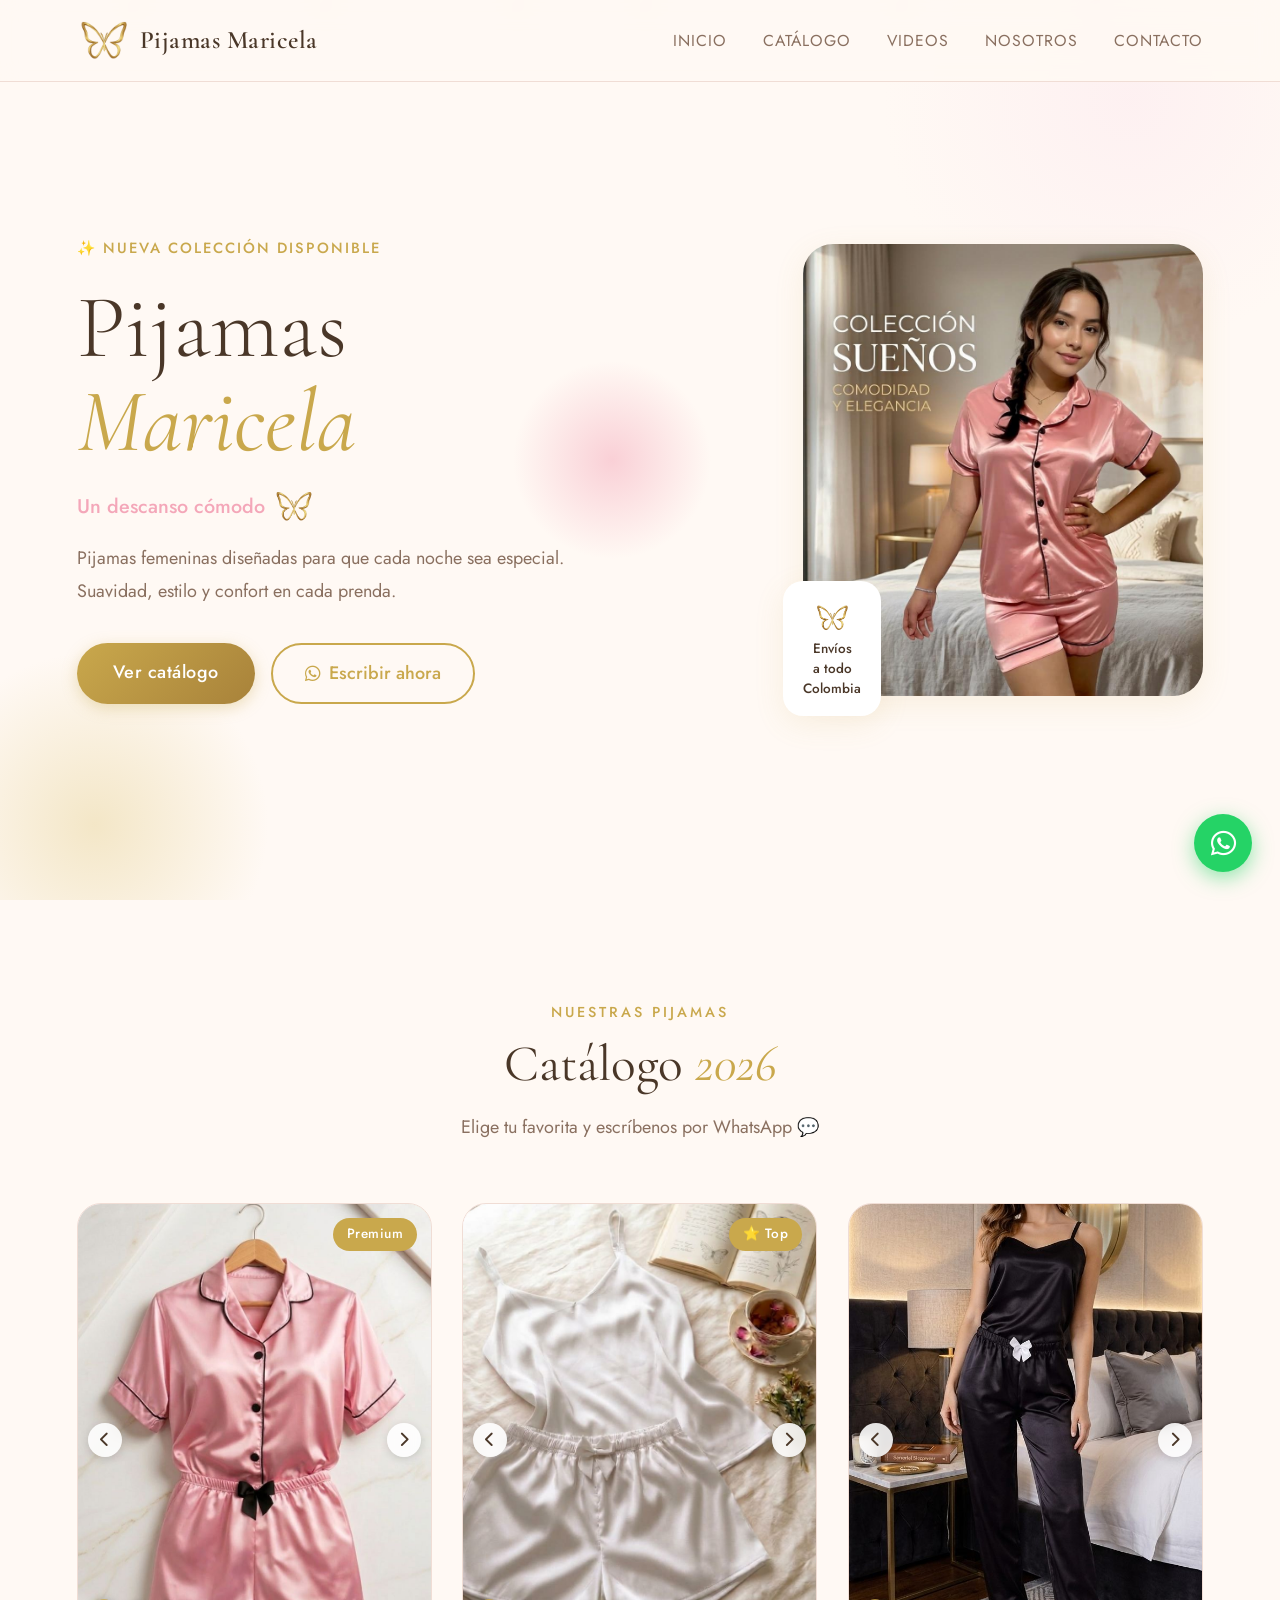
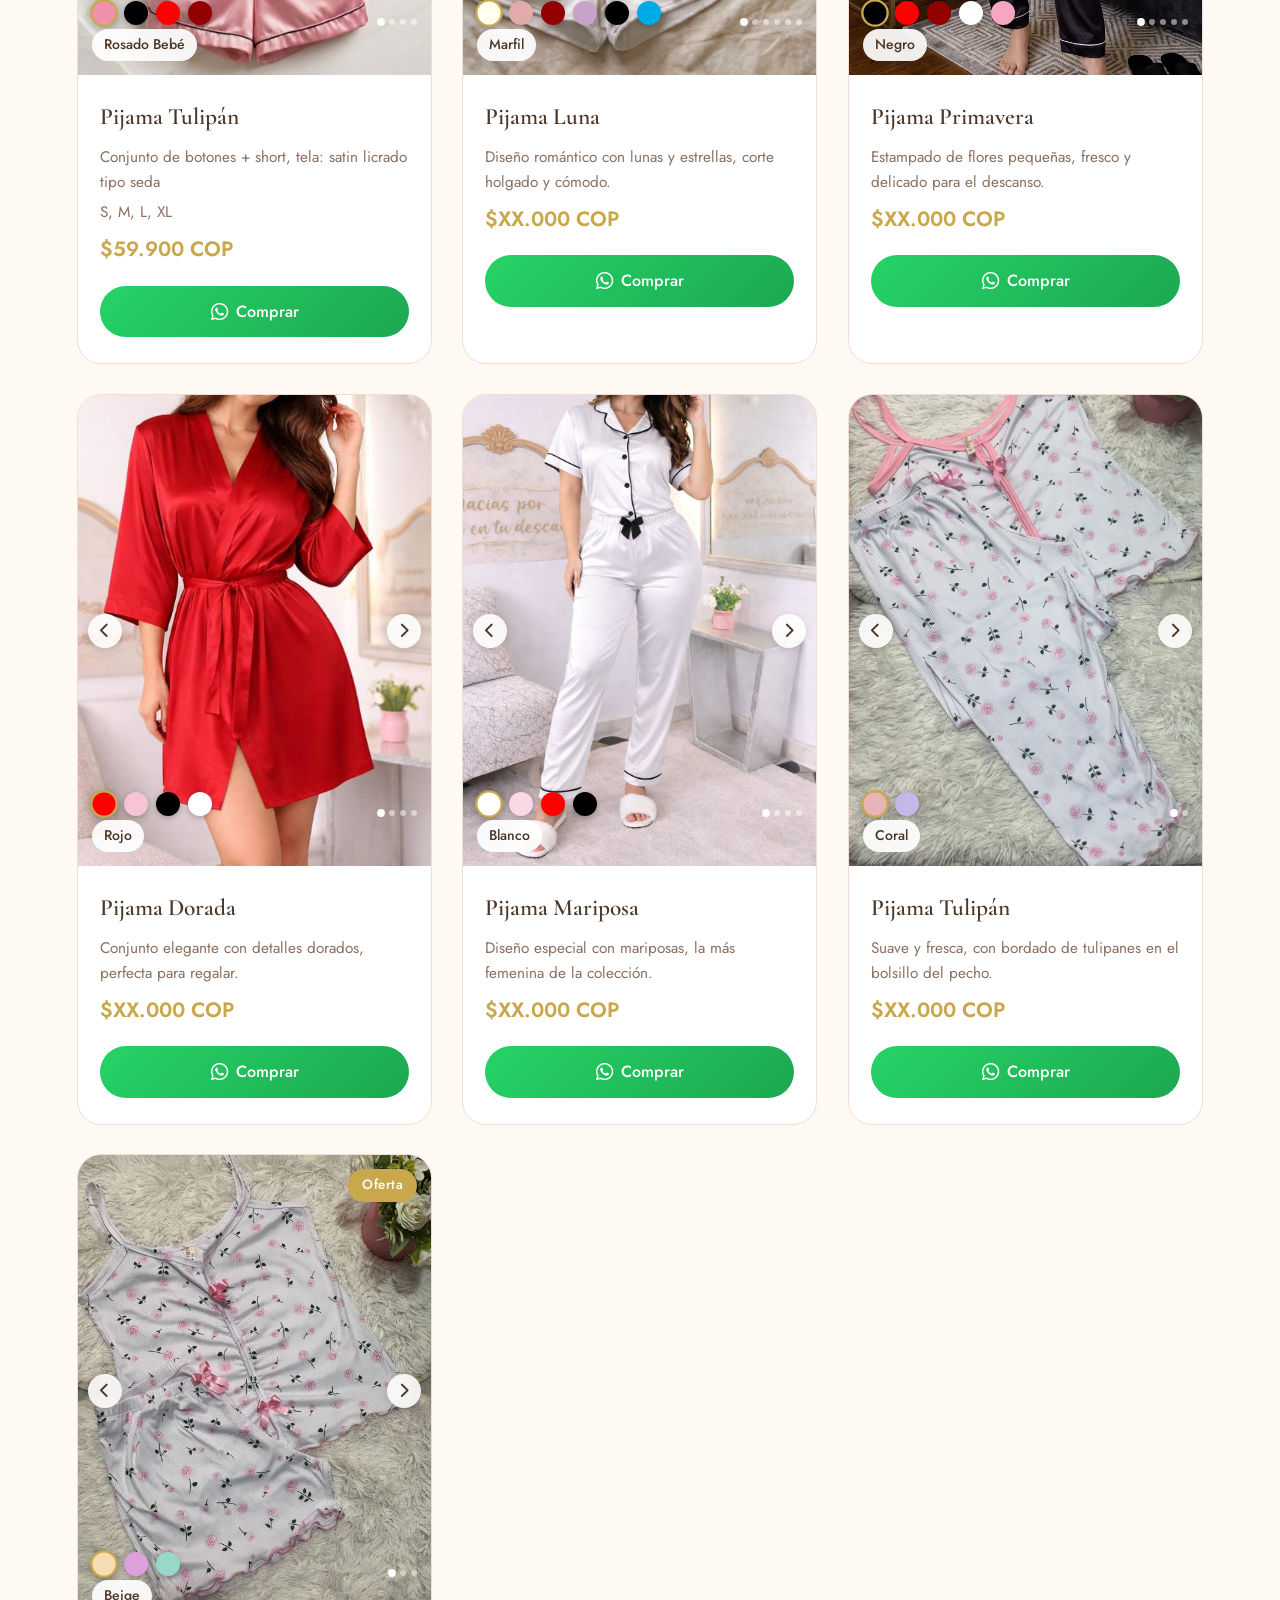
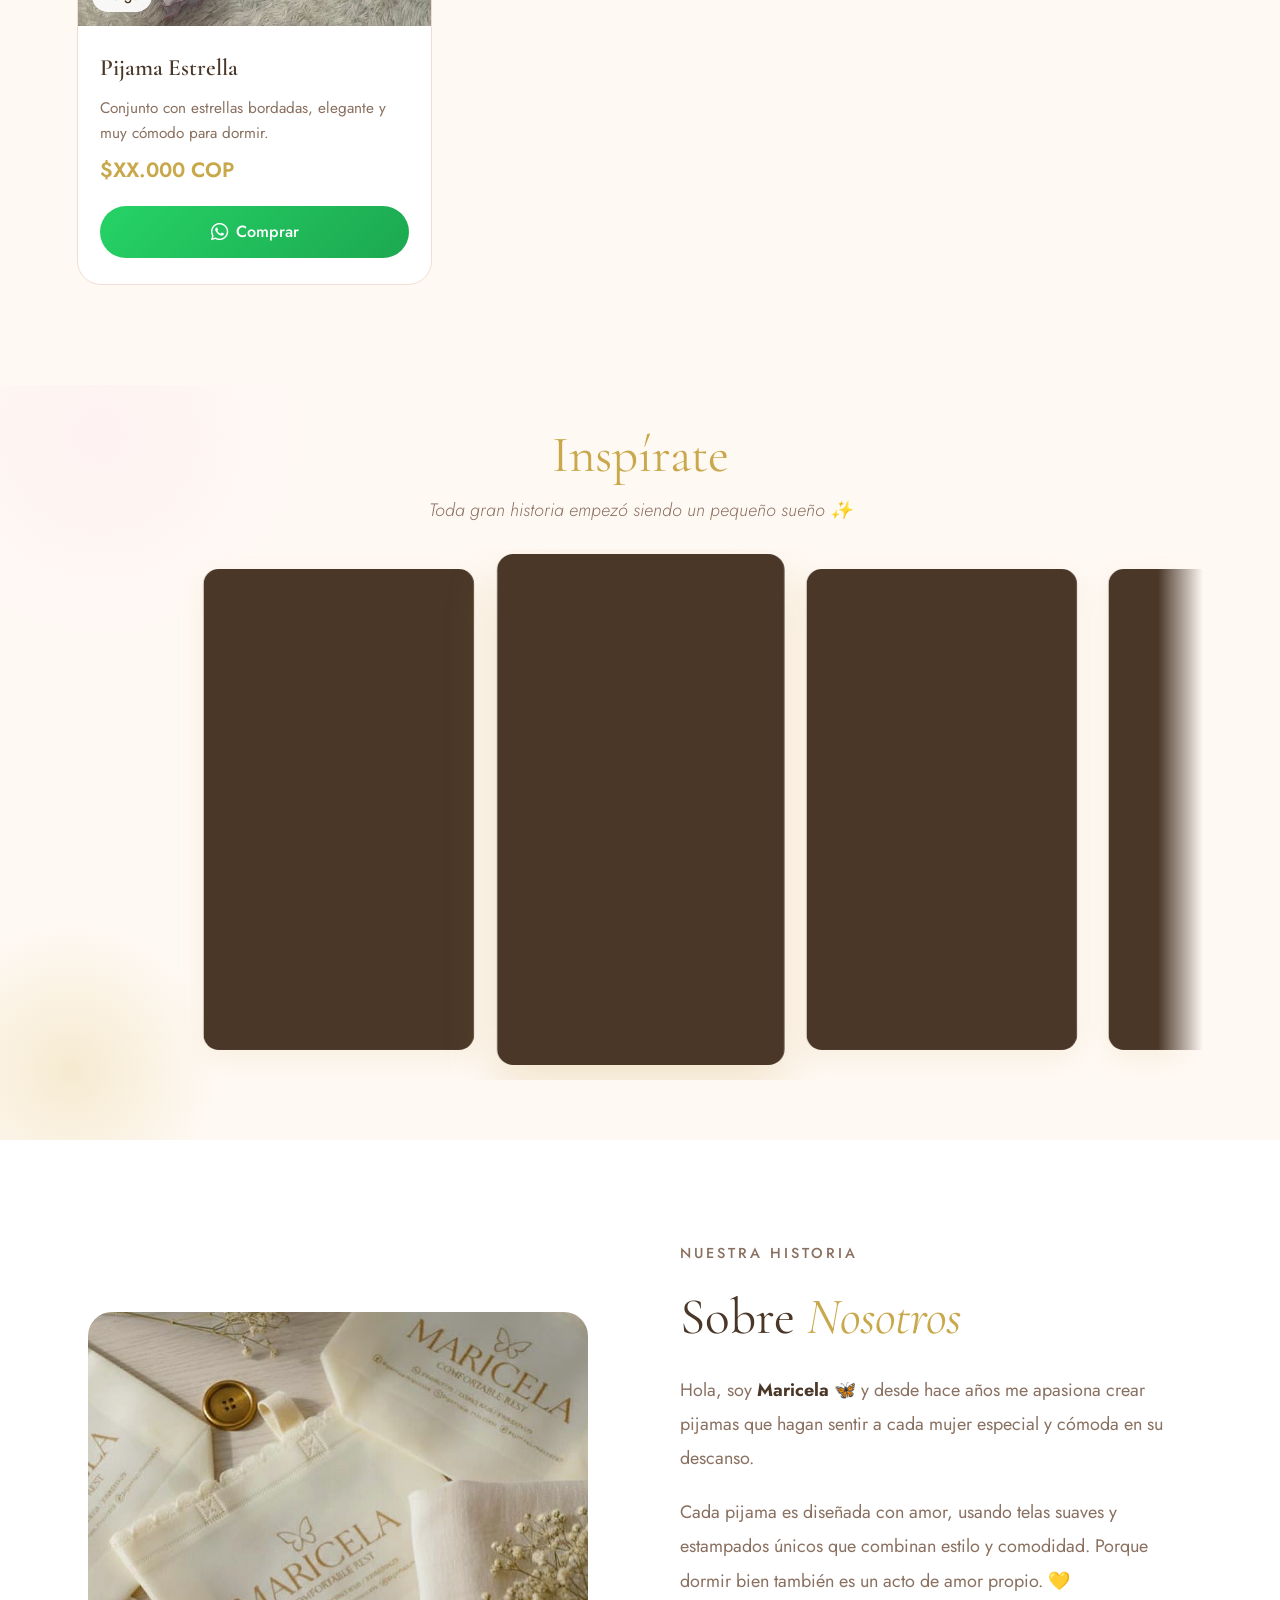
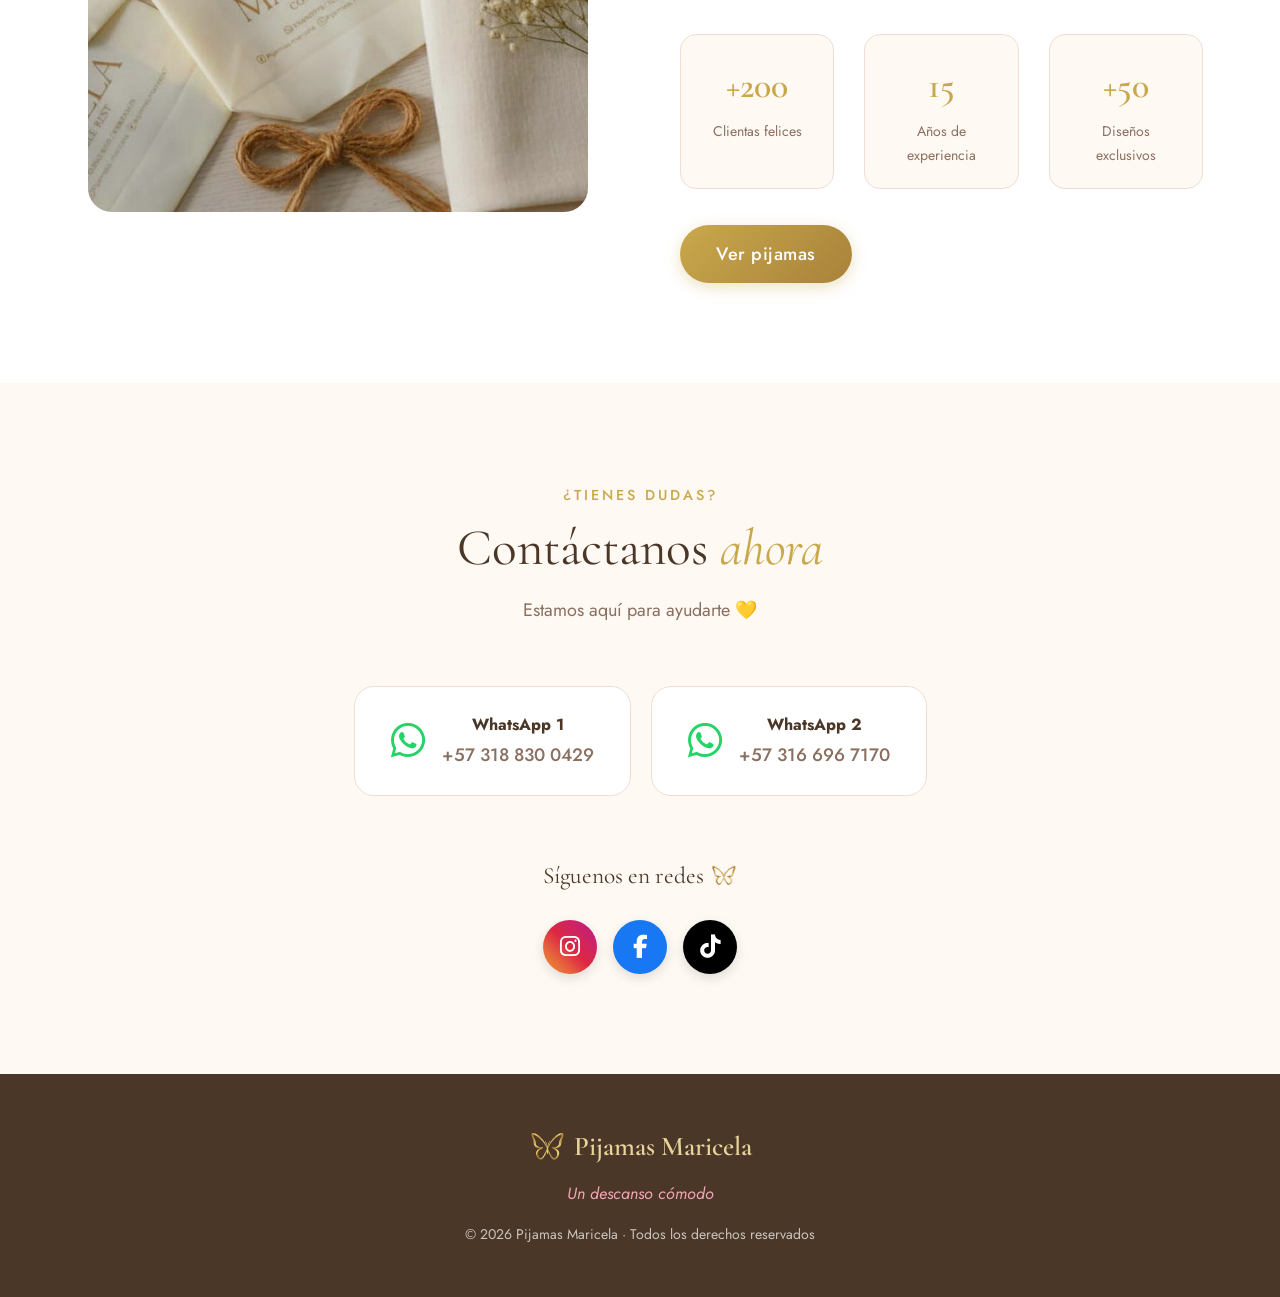
==== index.html @ fe26322c "f" ====
<!DOCTYPE html>
<html lang="es">
<head>
  <meta charset="UTF-8" />
  <meta name="viewport" content="width=device-width, initial-scale=1.0"/>

  <title>Pijamas Maricela – Un descanso cómodo</title>

  <!-- SEO Meta -->
  <meta name="description" content="Pijamas Maricela – Pijamas femeninas diseñadas para que cada noche sea especial. Suavidad, estilo y confort en cada prenda. Envíos a todo Colombia.">
  <meta name="robots" content="index, follow">
  <link rel="canonical" href="https://pijamasmaricela.com">

  <!-- Open Graph -->
  <meta property="og:type" content="website">
  <meta property="og:title" content="Pijamas Maricela – Un descanso cómodo">
  <meta property="og:description" content="Pijamas femeninas diseñadas para que cada noche sea especial. Suavidad, estilo y confort en cada prenda.">
  <meta property="og:image" content="https://pijamasmaricela.com/recursos/portada.jpeg">
  <meta property="og:url" content="https://pijamasmaricela.com">
  <meta property="og:locale" content="es_CO">

  <!-- Twitter Card -->
  <meta name="twitter:card" content="summary_large_image">
  <meta name="twitter:title" content="Pijamas Maricela – Un descanso cómodo">
  <meta name="twitter:description" content="Pijamas femeninas diseñadas para que cada noche sea especial.">
  <meta name="twitter:image" content="https://pijamasmaricela.com/recursos/portada.jpeg">

  <!-- Structured data (JSON-LD) -->
  <script type="application/ld+json">
  {
    "@context": "https://schema.org",
    "@type": "Organization",
    "name": "Pijamas Maricela",
    "url": "https://pijamasmaricela.com",
    "logo": "https://pijamasmaricela.com/recursos/logo.png",
    "description": "Pijamas femeninas diseñadas para que cada noche sea especial. Suavidad, estilo y confort en cada prenda.",
    "contactPoint": {
      "@type": "ContactPoint",
      "telephone": "+57-318-830-0429",
      "contactType": "customer service",
      "availableLanguage": ["Spanish"]
    }
  }
  </script>

  <!-- Archivo de estilos -->
  <link rel="preconnect" href="https://fonts.googleapis.com">
  <link rel="preconnect" href="https://fonts.gstatic.com" crossorigin>
  <link rel="preconnect" href="https://cdnjs.cloudflare.com">
  <link rel="stylesheet" href="assets/css/style.css" />

  <!-- Fuentes de Google: Cormorant Garamond (títulos) + Jost (cuerpo) -->
  <link href="https://fonts.googleapis.com/css2?family=Cormorant+Garamond:ital,wght@0,300;0,400;0,600;1,400&family=Jost:wght@300;400;500&display=swap" rel="stylesheet"/>

  <!-- Íconos Font Awesome -->
  <link rel="stylesheet" href="https://cdnjs.cloudflare.com/ajax/libs/font-awesome/6.5.0/css/all.min.css"/>
</head>
<body>

<!-- Skip link para navegación por teclado -->
<a href="#main-content" class="skip-link">Saltar al contenido principal</a>

<!-- Navbar -->
<nav class="navbar" id="navbar" aria-label="Navegación principal">

  <div class="nav-logo">
    <div class="logo-icon">
        <img src="assets/img/logo.png" alt="Pijamas Maricela" class="logo-img" decoding="async"/>
    </div>
    <span class="logo-text">Pijamas Maricela</span>
  </div>

  <ul class="nav-links">
    <li><a href="#inicio">Inicio</a></li>
    <li><a href="#catalogo">Catálogo</a></li>
    <li><a href="#videos">Videos</a></li>
    <li><a href="#nosotros">Nosotros</a></li>
    <li><a href="#contacto">Contacto</a></li>
  </ul>

  <button class="hamburger" id="hamburger" aria-label="Abrir menú" aria-expanded="false" aria-controls="mobileMenu">
    <span></span>
    <span></span>
    <span></span>
  </button>
</nav>

<div class="mobile-menu" id="mobileMenu">
  <ul>
    <li><a href="#inicio"   class="mob-link">Inicio</a></li>
    <li><a href="#catalogo" class="mob-link">Catálogo</a></li>
    <li><a href="#videos" class="mob-link">Videos</a></li>
    <li><a href="#nosotros" class="mob-link">Nosotros</a></li>
    <li><a href="#contacto" class="mob-link">Contacto</a></li>
  </ul>
</div>


<main id="main-content">

<!-- Hero -->
<section class="hero" id="inicio">

  <div class="hero-bg">
    <div class="circle c1"></div>
    <div class="circle c2"></div>
    <div class="circle c3"></div>
    <div class="petals">
      <span class="petal"></span>
      <span class="petal"></span>
      <span class="petal"></span>
      <span class="petal"></span>
      <span class="petal"></span>
      <span class="petal"></span>
    </div>
  </div>

  <div class="hero-content">
    <p class="hero-tag animate-fade-up delay-1">✨ Nueva colección disponible</p>
    <h1 class="hero-title animate-fade-up delay-2">
      <span class="title-line">Pijamas</span>
      <span class="title-line italic">Maricela</span>
    </h1>
    <p class="hero-slogan animate-fade-up delay-3">
      Un descanso cómodo
      <img src="assets/img/logo.png" alt="" class="hero-slogan-logo" decoding="async"/>
    </p>
    <p class="hero-desc animate-fade-up delay-4">
      Pijamas femeninas diseñadas para que cada noche sea especial.<br/>
      Suavidad, estilo y confort en cada prenda.
    </p>
    <div class="hero-btns animate-fade-up delay-5">
      <a href="#catalogo" class="btn-primary">Ver catálogo</a>
      <a href="https://wa.me/573188300429" target="_blank" class="btn-outline">
        <i class="fab fa-whatsapp"></i> Escribir ahora
      </a>
    </div>
  </div>

  <div class="hero-image animate-fade-left delay-3">
    <img src="assets/img/portada.jpeg" alt="Pijamas Maricela – colección de pijamas femeninas" class="hero-img" fetchpriority="high" decoding="async"/>
    <div class="hero-badge">
      <span><img src="assets/img/logo.png" alt="" class="hero-badge-logo" decoding="async"></span>
      <p>Envíos<br/>a todo<br/>Colombia</p>
    </div>
  </div>

</section>


<!-- Catálogo -->
<section class="catalogo" id="catalogo">

  <div class="section-header animate-on-scroll">
    <p class="section-tag">Nuestras pijamas</p>
    <h2 class="section-title">Catálogo <em>2026</em></h2>
    <p class="section-desc">Elige tu favorita y escríbenos por WhatsApp 💬</p>
  </div>

  <div class="products-grid">

    <!-- Producto 1: Pijama Tulipán -->
    <div class="product-card animate-on-scroll" style="--i: 1">
      <div class="product-img-wrap">

        <!-- Carrusel de fotos -->
        <div class="carousel-container"
             data-product="1"
              data-images='[
                "assets/img/producto-1/rosado-bebe.jpeg",
                "assets/img/producto-1/tulipan-negro.jpeg",
                "assets/img/producto-1/tulipan-rojo.jpeg",
                "assets/img/producto-1/tulipan-vino.jpeg"
               ]'>
          <div class="carousel-track"></div>

          <button class="carousel-btn carousel-btn--prev" aria-label="Foto anterior">
            <i class="fas fa-chevron-left"></i>
          </button>
          <button class="carousel-btn carousel-btn--next" aria-label="Foto siguiente">
            <i class="fas fa-chevron-right"></i>
          </button>
          <div class="carousel-indicators"></div>
        </div>

        <!-- Colores disponibles -->
        <div class="color-dots" data-product="1">
          <span class="dot active" style="background:#F091AB" data-color="Rosado Bebé"  data-index="0" title="Rosado Bebé"></span>
          <span class="dot"        style="background:black"   data-color="Negro"        data-index="1" title="Negro"></span>
          <span class="dot"        style="background:red"     data-color="Rojo"         data-index="2" title="Rojo"></span>
          <span class="dot"        style="background:#930001" data-color="Vino Tinto"   data-index="3" title="Vino Tinto"></span>
          <!-- <span class="dot"        style="background:#001855" data-color="Azul Oscuro"  data-index="3" title="Azul Oscuro"></span> -->
          <!-- <span class="dot"        style="background:#B19DC0" data-color="Lila"         data-index="5" title="Lila"></span> -->
        </div>

        <div class="color-label" id="color-label-1">Rosado Bebé</div>
        <div class="product-tag">Premium</div>

      </div>

      <div class="product-info">
        <h3 class="product-name">Pijama Tulipán</h3>
        <p class="product-desc">Conjunto de botones + short, tela: satin licrado tipo seda</p>
        <p class="product-desc">S, M, L, XL</p>
        <p class="product-price">$59.900 COP</p>

        <a class="btn-buy"
           href="https://wa.me/573188300429?text=Hola%20Maricela!%20Quiero%20la%20Pijama%20Tulip%C3%A1n%20%F0%9F%8C%B8"
           target="_blank"
           data-product="1">
          <i class="fab fa-whatsapp"></i> Comprar
        </a>
      </div>
    </div>

    <!-- Producto 2: Pijama Luna -->
    <div class="product-card animate-on-scroll" style="--i: 2">
      <div class="product-img-wrap">
        <div class="carousel-container"
             data-product="2"
              data-images='[
                "assets/img/producto-2/pij1.jpeg",
                "assets/img/producto-2/pij2.jpeg",
                "assets/img/producto-2/pij3.jpeg",
                "assets/img/producto-2/pij4.jpeg",
                "assets/img/producto-2/pij5.jpeg",
                "assets/img/producto-2/pij6.jpeg"
               ]'>
          <div class="carousel-track"></div>
          <button class="carousel-btn carousel-btn--prev" aria-label="Foto anterior"><i class="fas fa-chevron-left"></i></button>
          <button class="carousel-btn carousel-btn--next" aria-label="Foto siguiente"><i class="fas fa-chevron-right"></i></button>
          <div class="carousel-indicators"></div>
        </div>

        <div class="color-dots" data-product="2">
          <span class="dot active" style="background:#FFFFF0" data-color="Marfil" data-index="0" title="Marfil"></span>
          <span class="dot"        style="background:#E3AAAA" data-color="Palo de rosa"        data-index="1" title="Palo de rosa"></span>
          <span class="dot"        style="background:#930001" data-color="Vino tinto"         data-index="2" title="Vino tinto"></span>
          <span class="dot"        style="background:#C8A2C8" data-color="Lila"         data-index="3" title="Lila"></span>
          <span class="dot"        style="background:#000" data-color="Negro"         data-index="4" title="Negro"></span>
          <span class="dot"        style="background:#00aae4" data-color="Celeste"         data-index="5" title="Celeste"></span>
        </div>
        <div class="color-label" id="color-label-2">Marfil</div>
        <div class="product-tag">⭐ Top</div>
      </div>
      <div class="product-info">
        <h3 class="product-name">Pijama Luna</h3>
        <p class="product-desc">Diseño romántico con lunas y estrellas, corte holgado y cómodo.</p>
        <p class="product-price">$XX.000 COP</p>
        <a class="btn-buy"
           href="https://wa.me/573188300429?text=Hola%20Maricela!%20Quiero%20la%20Pijama%20Luna%20%F0%9F%8C%99"
           target="_blank" data-product="2">
          <i class="fab fa-whatsapp"></i> Comprar
        </a>
      </div>
    </div>

    <!-- Producto 3: Pijama Primavera -->
    <div class="product-card animate-on-scroll" style="--i: 3">
      <div class="product-img-wrap">
        <div class="carousel-container"
             data-product="3"
             data-images='[
                "assets/img/producto-3/ree1.jpg",
                "assets/img/producto-3/ree2.jpg",
                "assets/img/producto-3/ree3.jpg",
                "assets/img/producto-3/ree4.jpg",
                "assets/img/producto-3/ree5.jpg"
               ]'>
          <div class="carousel-track"></div>
          <button class="carousel-btn carousel-btn--prev" aria-label="Foto anterior"><i class="fas fa-chevron-left"></i></button>
          <button class="carousel-btn carousel-btn--next" aria-label="Foto siguiente"><i class="fas fa-chevron-right"></i></button>
          <div class="carousel-indicators"></div>
        </div>

        <div class="color-dots" data-product="3">
          <span class="dot active" style="background:#000" data-color="Negro"  data-index="0" title="Negro"></span>
          <span class="dot"        style="background:#FF0000" data-color="Rojo" data-index="1" title="Rojo"></span>
          <span class="dot"        style="background:#930001" data-color="Vino tinto"   data-index="2" title="Vino tinto"></span>
          <span class="dot"        style="background:white" data-color="Blanco"   data-index="3" title="Blanco"></span>
          <span class="dot"        style="background:#F4A7C0" data-color="Rosado Bebé"   data-index="4" title="Rosado Bebé"></span>
        </div>
        <div class="color-label" id="color-label-3">Negro</div>
      </div>
      <div class="product-info">
        <h3 class="product-name">Pijama Primavera</h3>
        <p class="product-desc">Estampado de flores pequeñas, fresco y delicado para el descanso.</p>
        <p class="product-price">$XX.000 COP</p>
        <a class="btn-buy"
           href="https://wa.me/573188300429?text=Hola%20Maricela!%20Quiero%20la%20Pijama%20Primavera%20%F0%9F%8C%BA"
           target="_blank" data-product="3">
          <i class="fab fa-whatsapp"></i> Comprar
        </a>
      </div>
    </div>

    <!-- Producto 4: Pijama Dorada -->
    <div class="product-card animate-on-scroll" style="--i: 4">
      <div class="product-img-wrap">
        <div class="carousel-container"
             data-product="4"
             data-images='[
                "assets/img/producto-4/o1.jpeg",
                "assets/img/producto-4/o2.jpeg",
                "assets/img/producto-4/o3.jpeg",
                "assets/img/producto-4/o4.jpeg"
               ]'>
          <div class="carousel-track"></div>
          <button class="carousel-btn carousel-btn--prev" aria-label="Foto anterior"><i class="fas fa-chevron-left"></i></button>
          <button class="carousel-btn carousel-btn--next" aria-label="Foto siguiente"><i class="fas fa-chevron-right"></i></button>
          <div class="carousel-indicators"></div>
        </div>

        <div class="color-dots" data-product="4">
          <span class="dot active" style="background:#FF0000" data-color="Rojo"  data-index="0" title="Rojo"></span>
          <span class="dot"        style="background:#F7C4D6" data-color="Rosado Bebé" data-index="1" title="Rosado Bebé"></span>
          <span class="dot"        style="background:#000" data-color="Negro"  data-index="2" title="Negro"></span>
          <span class="dot"        style="background:white" data-color="Blanco"  data-index="3" title="Blanco"></span>
        </div>
        <div class="color-label" id="color-label-4">Rojo</div>
        <!-- <div class="product-tag">Exclusivo</div> -->
      </div>
      <div class="product-info">
        <h3 class="product-name">Pijama Dorada</h3>
        <p class="product-desc">Conjunto elegante con detalles dorados, perfecta para regalar.</p>
        <p class="product-price">$XX.000 COP</p>
        <a class="btn-buy"
           href="https://wa.me/573188300429?text=Hola%20Maricela!%20Quiero%20la%20Pijama%20Dorada%20%F0%9F%92%AB"
           target="_blank" data-product="4">
          <i class="fab fa-whatsapp"></i> Comprar
        </a>
      </div>
    </div>

    <!-- Producto 5: Pijama Mariposa -->
    <div class="product-card animate-on-scroll" style="--i: 5">
      <div class="product-img-wrap">
        <div class="carousel-container"
             data-product="5"
             data-images='[
                "assets/img/producto-5/poo1.jpeg",
                "assets/img/producto-5/poo2.jpeg",
                "assets/img/producto-5/poo3.jpeg",
                "assets/img/producto-5/poo4.jpeg"
               ]'>
          <div class="carousel-track"></div>
          <button class="carousel-btn carousel-btn--prev" aria-label="Foto anterior"><i class="fas fa-chevron-left"></i></button>
          <button class="carousel-btn carousel-btn--next" aria-label="Foto siguiente"><i class="fas fa-chevron-right"></i></button>
          <div class="carousel-indicators"></div>
        </div>

        <div class="color-dots" data-product="5">
          <span class="dot active" style="background:white" data-color="Blanco" data-index="0" title="Blanco"></span>
          <span class="dot"        style="background:#FBD8E5" data-color="Rosado Bebé"       data-index="1" title="Rosado Bebé"></span>
          <span class="dot"        style="background:#FF0000" data-color="Rojo"       data-index="2" title="Rojo"></span>
          <span class="dot"        style="background:#000" data-color="Negro"      data-index="3" title="Negro"></span>
        </div>
        <div class="color-label" id="color-label-5">Blanco</div>
      </div>
      <div class="product-info">
        <h3 class="product-name">Pijama Mariposa</h3>
        <p class="product-desc">Diseño especial con mariposas, la más femenina de la colección.</p>
        <p class="product-price">$XX.000 COP</p>
        <a class="btn-buy"
           href="https://wa.me/573188300429?text=Hola%20Maricela!%20Quiero%20la%20Pijama%20Mariposa%20%F0%9F%A6%8B"
           target="_blank" data-product="5">
          <i class="fab fa-whatsapp"></i> Comprar
        </a>
      </div>
    </div>

    <!-- Producto 6: Pijama Tulipán (2) -->
    <div class="product-card animate-on-scroll" style="--i: 6">
      <div class="product-img-wrap">
        <div class="carousel-container"
             data-product="6"
             data-images='[
                "assets/img/producto-6/coral.jpeg",
                "assets/img/producto-6/morado.jpeg"
              ]'>
          <div class="carousel-track"></div>
          <button class="carousel-btn carousel-btn--prev" aria-label="Foto anterior"><i class="fas fa-chevron-left"></i></button>
          <button class="carousel-btn carousel-btn--next" aria-label="Foto siguiente"><i class="fas fa-chevron-right"></i></button>
          <div class="carousel-indicators"></div>
        </div>

        <div class="color-dots" data-product="6">
          <span class="dot active" style="background:#e8b4b8" data-color="Coral"  data-index="0" title="Coral"></span>
          <span class="dot"        style="background:#c4b8e8" data-color="Morado" data-index="1" title="Morado"></span>
        </div>
        <div class="color-label" id="color-label-6">Coral</div>
      </div>
      <div class="product-info">
        <h3 class="product-name">Pijama Tulipán</h3>
        <p class="product-desc">Suave y fresca, con bordado de tulipanes en el bolsillo del pecho.</p>
        <p class="product-price">$XX.000 COP</p>
        <a class="btn-buy"
           href="https://wa.me/573188300429?text=Hola%20Maricela!%20Quiero%20la%20Pijama%20Tulip%C3%A1n%20%F0%9F%8C%B7"
           target="_blank" data-product="6">
          <i class="fab fa-whatsapp"></i> Comprar
        </a>
      </div>
    </div>

    <!-- Producto 7: Pijama Estrella -->
    <div class="product-card animate-on-scroll" style="--i: 7">
      <div class="product-img-wrap">
        <div class="carousel-container"
             data-product="7"
             data-images='[
                "assets/img/producto-7/beige.jpeg",
                "assets/img/producto-7/ciruela.jpeg",
                "assets/img/producto-7/turquesa.jpeg"
              ]'>
          <div class="carousel-track"></div>
          <button class="carousel-btn carousel-btn--prev" aria-label="Foto anterior"><i class="fas fa-chevron-left"></i></button>
          <button class="carousel-btn carousel-btn--next" aria-label="Foto siguiente"><i class="fas fa-chevron-right"></i></button>
          <div class="carousel-indicators"></div>
        </div>

        <div class="color-dots" data-product="7">
          <span class="dot active" style="background:#f5deb3" data-color="Beige"    data-index="0" title="Beige"></span>
          <span class="dot"        style="background:#dda0dd" data-color="Ciruela"  data-index="1" title="Ciruela"></span>
          <span class="dot"        style="background:#98d8c8" data-color="Turquesa" data-index="2" title="Turquesa"></span>
        </div>
        <div class="color-label" id="color-label-7">Beige</div>
        <div class="product-tag">Oferta</div>
      </div>
      <div class="product-info">
        <h3 class="product-name">Pijama Estrella</h3>
        <p class="product-desc">Conjunto con estrellas bordadas, elegante y muy cómodo para dormir.</p>
        <p class="product-price">$XX.000 COP</p>
        <a class="btn-buy"
           href="https://wa.me/573188300429?text=Hola%20Maricela!%20Quiero%20la%20Pijama%20Estrella%20%E2%AD%90"
           target="_blank" data-product="7">
          <i class="fab fa-whatsapp"></i> Comprar
        </a>
      </div>
    </div>

  </div>
</section>


<!-- Videos -->
<section class="videos" id="videos">
  <div class="videos-bg">
    <div class="circle c1"></div>
    <div class="circle c2"></div>
  </div>

  <div class="section-header animate-on-scroll">
    <h1 class="videos-heading">Inspírate</h1>
    <h3 class="videos-subheading">Toda gran historia empezó siendo un pequeño sueño ✨</h3>
  </div>

  <div class="video-marquee">
    <div class="video-track" id="videoTrack" data-videos='[
      "Video-01.mp4",
      "video-02.mp4",
      "Video-03.mp4",
      "video-04.mp4",
      "video-05.mp4"
    ]'>
    </div>
  </div>

</section>


<!-- Sobre Nosotros -->
<section class="nosotros" id="nosotros">
  <div class="nosotros-img animate-on-scroll">
    <div class="nosotros-photo-wrap">
      <div class="img-placeholder decorative">
        <img src="assets/img/bolsa.jpg" alt="Pijamas Maricela" class="nosotros-photo" loading="lazy" decoding="async">
      </div>
    </div>
  </div>

  <div class="nosotros-text animate-on-scroll">
    <p class="section-tag">Nuestra historia</p>
    <h2 class="section-title">Sobre <em>Nosotros</em></h2>
    <p>
      Hola, soy <strong>Maricela</strong> 🦋 y desde hace años me apasiona
      crear pijamas que hagan sentir a cada mujer especial y cómoda en su
      descanso.
    </p>
    <p>
      Cada pijama es diseñada con amor, usando telas suaves y estampados
      únicos que combinan estilo y comodidad. Porque dormir bien también
      es un acto de amor propio. 💛
    </p>
    <div class="nosotros-stats">
      <div class="stat">
        <span class="stat-num">+200</span>
        <span class="stat-label">Clientas felices</span>
      </div>
      <div class="stat">
        <span class="stat-num">15</span>
        <span class="stat-label">Años de experiencia</span>
      </div>
      <div class="stat">
        <span class="stat-num">+50</span>
        <span class="stat-label">Diseños exclusivos</span>
      </div>
    </div>
    <a href="#catalogo" class="btn-primary">Ver pijamas</a>
  </div>

</section>


<!-- Contacto -->
<section class="contacto" id="contacto">

  <div class="section-header animate-on-scroll">
    <p class="section-tag">¿Tienes dudas?</p>
    <h2 class="section-title">Contáctanos <em>ahora</em></h2>
    <p class="section-desc">Estamos aquí para ayudarte 💛</p>
  </div>

  <div class="contacto-cards">
    <a class="contact-card whatsapp animate-on-scroll"
       href="https://wa.me/573188300429?text=Hola%20Maricela!%20Quiero%20informaci%C3%B3n%20sobre%20sus%20pijamas%20%F0%9F%8C%B8"
       target="_blank">
      <i class="fab fa-whatsapp"></i>
      <div>
        <strong>WhatsApp 1</strong>
        <p>+57 318 830 0429</p>
      </div>
    </a>
    <a class="contact-card whatsapp animate-on-scroll"
       href="https://wa.me/573166967170?text=Hola%20Maricela!%20Quiero%20informaci%C3%B3n%20sobre%20sus%20pijamas%20%F0%9F%8C%B8"
       target="_blank">
      <i class="fab fa-whatsapp"></i>
      <div>
        <strong>WhatsApp 2</strong>
        <p>+57 316 696 7170</p>
      </div>
    </a>
  </div>

  <div class="social-links animate-on-scroll">
    <p class="social-title">Síguenos en redes <img src="assets/img/logo.png" alt="" class="social-title-img" loading="lazy" decoding="async"></p>
    <div class="social-icons">
      <a href="https://www.instagram.com/pijamass_maricela?igsh=ZTUwZWxlNmhzbzVi&utm_source=qr" target="_blank" class="social-icon instagram" title="Instagram">
        <i class="fab fa-instagram"></i>
      </a>
      <a href="https://www.facebook.com/share/18fi9u8VLU/?mibextid=wwXIfr" target="_blank" class="social-icon facebook" title="Facebook">
        <i class="fab fa-facebook-f"></i>
      </a>
      <a href="https://www.tiktok.com/@pijamas.maricela7" target="_blank" class="social-icon tiktok" title="TikTok">
        <i class="fab fa-tiktok"></i>
      </a>
      
    </div>
  </div>

</section>


</main>

<!-- Footer -->
<footer class="footer">
  <div class="footer-content">
    <div class="footer-logo">
      <img src="assets/img/logo.png" alt="Pijamas Maricela" class="footer-logo-img" loading="lazy" decoding="async"> Pijamas Maricela
    </div>
    <p class="footer-slogan">Un descanso cómodo</p>
    <p class="footer-copy">© 2026 Pijamas Maricela · Todos los derechos reservados</p>
  </div>
</footer>


<a class="whatsapp-float"
   href="https://wa.me/573188300429?text=Hola%20Maricela!%20Quiero%20informaci%C3%B3n%20%F0%9F%8C%B8"
   target="_blank"
   title="Escríbenos por WhatsApp">
  <i class="fab fa-whatsapp"></i>
</a>


<script src="assets/js/script.js"></script>

</body>
</html>
---- assets/css/style.css ----
/* ─── 1. VARIABLES ─── */
:root {
  --dorado:       #c9a84c;
  --dorado-claro: #e8d49a;
  --rosa:         #f4a7b9;
  --rosa-suave:   #fce8ef;
  --crema:        #fff9f4;
  --blanco:       #ffffff;
  --texto:        #4a3728;
  --texto-suave:  #8a7060;
  --borde:        #f0ddd5;
  --fuente-titulo: 'Cormorant Garamond', serif;
  --fuente-cuerpo: 'Jost', sans-serif;
  --sombra:       0 8px 30px rgba(201,168,76,0.12);
  --sombra-hover: 0 16px 40px rgba(201,168,76,0.22);
  --transicion: all 0.35s ease;
}


/* ─── 2. RESET Y BASE ─── */
*, *::before, *::after {
  margin: 0;
  padding: 0;
  box-sizing: border-box;
}

html {
  scroll-behavior: smooth;
  font-size: 16px;
  scroll-padding-top: 80px;
}

body {
  font-family: var(--fuente-cuerpo);
  color: var(--texto);
  background-color: var(--crema);
  overflow-x: hidden;
  line-height: 1.7;
}

img {
  max-width: 100%;
  display: block;
}

a {
  text-decoration: none;
  color: inherit;
}

ul { list-style: none; }

/* Skip link – visible solo al enfocar con teclado */
.skip-link {
  position: absolute;
  top: -100%;
  left: 0;
  z-index: 10000;
  padding: 12px 24px;
  background: var(--texto);
  color: var(--blanco);
  font-weight: 500;
  font-size: 0.9rem;
  transition: top 0.2s ease;
}
.skip-link:focus {
  top: 0;
  outline: 2px solid var(--dorado);
  outline-offset: 2px;
}

/* Focus visible para navegación por teclado */
:focus-visible {
  outline: 2px solid var(--dorado);
  outline-offset: 2px;
}
:focus:not(:focus-visible) {
  outline: none;
}

/* Texto visualmente oculto (accesible) */
.visually-hidden {
  position: absolute;
  width: 1px;
  height: 1px;
  padding: 0;
  margin: -1px;
  overflow: hidden;
  clip: rect(0, 0, 0, 0);
  white-space: nowrap;
  border: 0;
}

/* Botones reutilizables */
.btn-primary {
  display: inline-block;
  padding: 14px 36px;
  background: linear-gradient(135deg, var(--dorado), #a8823a);
  color: var(--blanco);
  border-radius: 50px;
  font-family: var(--fuente-cuerpo);
  font-weight: 500;
  letter-spacing: 0.5px;
  transition: var(--transicion);
  box-shadow: 0 4px 15px rgba(201,168,76,0.35);
}
.btn-primary:hover {
  transform: translateY(-3px);
  box-shadow: 0 8px 25px rgba(201,168,76,0.45);
}

.btn-outline {
  display: inline-flex;
  align-items: center;
  gap: 8px;
  padding: 13px 32px;
  border: 2px solid var(--dorado);
  color: var(--dorado);
  border-radius: 50px;
  font-weight: 500;
  transition: var(--transicion);
}
.btn-outline:hover {
  background: var(--dorado);
  color: var(--blanco);
  transform: translateY(-3px);
}

/* Encabezados de sección */
.section-header {
  text-align: center;
  margin-bottom: 60px;
}

.section-tag {
  font-size: 0.8rem;
  letter-spacing: 3px;
  text-transform: uppercase;
  color: var(--dorado);
  font-weight: 500;
  margin-bottom: 10px;
}

.section-title {
  font-family: var(--fuente-titulo);
  font-size: clamp(2rem, 4vw, 3rem);
  font-weight: 400;
  line-height: 1.2;
  margin-bottom: 16px;
}
.section-title em {
  font-style: italic;
  color: var(--dorado);
}

.section-desc {
  color: var(--texto-suave);
  max-width: 500px;
  margin: 0 auto;
}

/* Placeholder de imágenes temporales */
.img-placeholder {
  width: 100%;
  aspect-ratio: 3/4;
  background: linear-gradient(135deg, var(--rosa-suave), var(--dorado-claro));
  border-radius: 16px;
  display: flex;
  flex-direction: column;
  align-items: center;
  justify-content: center;
  gap: 8px;
  color: var(--texto-suave);
  font-size: 0.85rem;
  text-align: center;
}
.img-placeholder span { font-size: 2.5rem; }

/* Placeholder decorativo para "Sobre Nosotros" */
.img-placeholder.decorative {
  position: relative;
  overflow: hidden;
  aspect-ratio: 1/1;
  border-radius: 24px;
  background: transparent;
  isolation: isolate;
}

.nosotros-photo-wrap {
  width: 100%;
  max-width: 500px;
  margin: 0 auto;
}
.nosotros-photo {
  width: 100%;
  height: 100%;
  object-fit: cover;
  display: block;
}


/* ─── 3. NAVBAR ─── */
.navbar {
  position: fixed;
  top: 0; left: 0; right: 0;
  z-index: 1000;
  display: flex;
  align-items: center;
  justify-content: space-between;
  padding: 18px 6%;
  background: rgba(255,249,244,0.92);
  backdrop-filter: blur(12px);
  border-bottom: 1px solid var(--borde);
  transition: var(--transicion);
}

.navbar.scrolled {
  padding: 12px 6%;
  box-shadow: 0 4px 20px rgba(0,0,0,0.08);
}

.nav-logo {
  display: flex;
  align-items: center;
  gap: 10px;
}
.logo-icon {
  font-size: 1.6rem;
  animation: flutter 3s ease-in-out infinite;
}
.logo-text {
  font-family: var(--fuente-titulo);
  font-size: 1.4rem;
  font-weight: 600;
  letter-spacing: 0.5px;
}
.logo-img {
  height: 45px;
  width: auto;
  object-fit: contain;
}

.nav-links {
  display: flex;
  gap: 36px;
}
.nav-links a {
  font-size: 0.88rem;
  letter-spacing: 1px;
  text-transform: uppercase;
  color: var(--texto-suave);
  position: relative;
  transition: var(--transicion);
}
.nav-links a::after {
  content: '';
  position: absolute;
  bottom: -4px; left: 0;
  width: 0; height: 2px;
  background: var(--dorado);
  transition: width 0.3s ease;
  border-radius: 2px;
}
.nav-links a:hover { color: var(--dorado); }
.nav-links a:hover::after { width: 100%; }

.hamburger {
  display: none;
  flex-direction: column;
  gap: 5px;
  cursor: pointer;
  background: none;
  border: none;
  padding: 4px;
}
.hamburger span {
  display: block;
  width: 24px; height: 2px;
  background: var(--texto);
  border-radius: 2px;
  transition: var(--transicion);
}
.hamburger.active span:nth-child(1) { transform: rotate(45deg) translate(5px,5px); }
.hamburger.active span:nth-child(2) { opacity: 0; }
.hamburger.active span:nth-child(3) { transform: rotate(-45deg) translate(5px,-5px); }


/* ─── 4. MENÚ MÓVIL ─── */
.mobile-menu {
  position: fixed;
  top: 0; right: -100%;
  width: 75%;
  max-width: 300px;
  height: 100vh;
  background: var(--blanco);
  z-index: 999;
  padding: 100px 40px 40px;
  box-shadow: -10px 0 40px rgba(0,0,0,0.1);
  transition: right 0.4s cubic-bezier(0.4,0,0.2,1);
}
.mobile-menu.open { right: 0; }

.mobile-menu ul {
  display: flex;
  flex-direction: column;
  gap: 28px;
}
.mobile-menu a {
  font-size: 1.2rem;
  font-family: var(--fuente-titulo);
  color: var(--texto);
  transition: var(--transicion);
}
.mobile-menu a:hover { color: var(--dorado); padding-left: 8px; }


/* ─── 5. HERO ─── */
.hero {
  min-height: 100vh;
  padding: 120px 6% 80px;
  display: flex;
  align-items: center;
  justify-content: space-between;
  gap: 60px;
  position: relative;
  overflow: hidden;
}

.hero-bg {
  position: absolute;
  inset: 0;
  pointer-events: none;
  z-index: 0;
}

.circle {
  position: absolute;
  border-radius: 50%;
  opacity: 0.5;
  animation: float 8s ease-in-out infinite;
}
.c1 {
  width: 500px; height: 500px;
  background: radial-gradient(circle, var(--rosa-suave), transparent 70%);
  top: -150px; right: -100px;
  animation-delay: 0s;
}
.c2 {
  width: 350px; height: 350px;
  background: radial-gradient(circle, var(--dorado-claro), transparent 70%);
  bottom: -100px; left: -80px;
  animation-delay: 3s;
}
.c3 {
  width: 200px; height: 200px;
  background: radial-gradient(circle, var(--rosa), transparent 70%);
  top: 40%; left: 40%;
  animation-delay: 1.5s;
}

.petals { position: absolute; inset: 0; }
.petal {
  position: absolute;
  width: 12px; height: 12px;
  background: var(--rosa);
  border-radius: 50% 0;
  opacity: 0.3;
  animation: petal-fall 10s linear infinite;
}
.petal:nth-child(1) { left:10%; animation-delay:0s;   animation-duration:8s; }
.petal:nth-child(2) { left:25%; animation-delay:2s;   animation-duration:11s; }
.petal:nth-child(3) { left:50%; animation-delay:4s;   animation-duration:9s; }
.petal:nth-child(4) { left:70%; animation-delay:1s;   animation-duration:12s; }
.petal:nth-child(5) { left:85%; animation-delay:3s;   animation-duration:10s; }
.petal:nth-child(6) { left:40%; animation-delay:5.5s; animation-duration:13s; }

.hero-content {
  position: relative;
  z-index: 1;
  max-width: 560px;
}

.hero-tag {
  font-size: 0.82rem;
  letter-spacing: 2px;
  text-transform: uppercase;
  color: var(--dorado);
  margin-bottom: 20px;
  font-weight: 500;
}

.hero-title {
  font-family: var(--fuente-titulo);
  font-size: clamp(3rem, 7vw, 5.5rem);
  font-weight: 300;
  line-height: 1.05;
  margin-bottom: 20px;
}
.hero-title .title-line { display: block; }
.hero-title .italic {
  font-style: italic;
  color: var(--dorado);
  font-weight: 400;
}

.hero-slogan {
  font-size: 1.1rem;
  color: var(--rosa);
  margin-bottom: 18px;
  font-weight: 500;
  display: flex;
  align-items: center;
  gap: 8px;
}
.hero-slogan-logo {
  height: 35px;
  width: auto;
  animation: flutter 3s ease-in-out infinite;
}
.hero-badge-logo {
  height: 30px;
  width: auto;
  display: inline-block;
  vertical-align: middle;
}

.hero-desc {
  color: var(--texto-suave);
  margin-bottom: 36px;
  line-height: 1.8;
}

.hero-btns {
  display: flex;
  gap: 16px;
  flex-wrap: wrap;
}

.hero-image {
  position: relative;
  z-index: 1;
  flex-shrink: 0;
  width: min(400px, 40vw);
}

.hero-img {
  width: 100%;
  border-radius: 30px;
  object-fit: cover;
  box-shadow: var(--sombra);
}

.hero-badge {
  position: absolute;
  bottom: -20px; left: -20px;
  background: var(--blanco);
  border-radius: 20px;
  padding: 16px 20px;
  box-shadow: var(--sombra);
  text-align: center;
  font-size: 0.75rem;
  font-weight: 500;
  line-height: 1.5;
  color: var(--texto);
  animation: float 4s ease-in-out infinite;
}
.hero-badge span { font-size: 1.4rem; display: block; margin-bottom: 4px; }


/* ─── 6. CATÁLOGO / PRODUCTOS ─── */
.catalogo {
  padding: 100px 6%;
  background: var(--crema);
}

.products-grid {
  display: grid;
  grid-template-columns: repeat(3, 1fr);
  gap: 30px;
}

.product-card {
  background: var(--blanco);
  border-radius: 24px;
  overflow: hidden;
  border: 1px solid var(--borde);
  transition: var(--transicion);
  will-change: transform;
}
.product-card:hover {
  transform: translateY(-4px) scale(1.015);
  box-shadow: var(--sombra-hover);
}
.product-card:hover .product-tag {
  transform: scale(1.06);
  box-shadow: 0 4px 12px rgba(201,168,76,0.4);
}

.product-img-wrap {
  position: relative;
  overflow: hidden;
}

/* Puntos de color */
.color-dots {
  position: absolute;
  bottom: 50px; left: 14px;
  display: flex;
  gap: 8px;
  z-index: 10;           /* z-index alto para estar sobre el carrusel */
  flex-wrap: wrap;       /* si hay muchos colores, saltan a la siguiente línea */
  max-width: calc(100% - 28px);
}
.dot {
  width: 24px; height: 24px;
  border-radius: 50%;
  cursor: pointer;
  border: 2px solid transparent;
  transition: var(--transicion);
  box-shadow: 0 2px 6px rgba(0,0,0,0.25);
  flex-shrink: 0;
  min-width: 24px;
  min-height: 24px;
}
.dot:hover { transform: scale(1.2); }
.dot.active {
  border-color: var(--dorado);
  transform: scale(1.15);
  box-shadow: 0 2px 8px rgba(0,0,0,0.35);
}

/* Etiqueta del color seleccionado */
.color-label {
  position: absolute;
  bottom: 14px; left: 14px;
  background: rgba(255,255,255,0.92);
  backdrop-filter: blur(4px);
  padding: 4px 12px;
  border-radius: 20px;
  font-size: 0.78rem;
  color: var(--texto);
  font-weight: 500;
  z-index: 10;
}

/* Etiqueta "Nuevo / Top / Premium" */
.product-tag {
  position: absolute;
  top: 14px; right: 14px;
  background: var(--dorado);
  color: var(--blanco);
  padding: 5px 14px;
  border-radius: 20px;
  font-size: 0.75rem;
  font-weight: 500;
  letter-spacing: 0.5px;
  z-index: 10;
  transition: transform 0.3s ease, box-shadow 0.3s ease;
}

/* Información del producto */
.product-info {
  padding: 22px 22px 26px;
}

.product-name {
  font-family: var(--fuente-titulo);
  font-size: 1.3rem;
  font-weight: 600;
  margin-bottom: 8px;
}

.product-desc {
  font-size: 0.85rem;
  color: var(--texto-suave);
  margin-bottom: 6px;
  line-height: 1.6;
}

.product-price {
  font-size: 1.15rem;
  font-weight: 600;
  color: var(--dorado);
  margin-bottom: 18px;
  margin-top: 8px;
}

.btn-buy {
  display: inline-flex;
  align-items: center;
  gap: 8px;
  padding: 12px 28px;
  background: linear-gradient(135deg, #25d366, #1da851);
  color: var(--blanco);
  border-radius: 50px;
  font-size: 0.9rem;
  font-weight: 500;
  transition: var(--transicion);
  width: 100%;
  justify-content: center;
}
.btn-buy:hover {
  transform: translateY(-2px);
  box-shadow: 0 6px 20px rgba(37,211,102,0.4);
}
.btn-buy i { font-size: 1.1rem; }


/* ─── 7. CARRUSEL ─── */

.carousel-container {
  position: relative;
  width: 100%;
  aspect-ratio: 3/4;
  overflow: hidden;
  touch-action: pan-y;
  background: linear-gradient(135deg, var(--rosa-suave), var(--dorado-claro));
}

.carousel-track {
  display: flex;
  height: 100%;
  transition: transform 0.45s cubic-bezier(0.4, 0, 0.2, 1);
  will-change: transform;
}
.carousel-img {
  min-width: 100%;
  height: 100%;
  object-fit: cover;
  object-position: bottom;
  flex-shrink: 0;
  display: block;
  transition: opacity 0.2s ease;
}

/* Flechas de navegación */
.carousel-btn {
  position: absolute;
  top: 50%;
  transform: translateY(-50%);
  z-index: 5;               /* encima de las fotos pero debajo de los dots */
  background: rgba(255,255,255,0.88);
  border: none;
  border-radius: 50%;
  width: 34px; height: 34px;
  display: flex;
  align-items: center;
  justify-content: center;
  cursor: pointer;
  font-size: 0.85rem;
  color: var(--texto);
  box-shadow: 0 2px 10px rgba(0,0,0,0.15);
  transition: var(--transicion);
  backdrop-filter: blur(4px);
}
.carousel-btn:hover {
  background: var(--blanco);
  box-shadow: 0 4px 16px rgba(0,0,0,0.2);
  transform: translateY(-50%) scale(1.08);
}

.carousel-btn--prev { left: 10px; }
.carousel-btn--next { right: 10px; }

/* Ocultar flechas/indicadores si solo hay 1 foto */
.carousel-container.single .carousel-btn {
  display: none;
}
.carousel-container.single .carousel-indicators {
  display: none;
}

.carousel-indicators {
  position: absolute;
  bottom: 50px;
  right: 14px;
  display: flex;
  gap: 5px;
  z-index: 5;
}

.carousel-indicator {
  width: 6px; height: 6px;
  border-radius: 50%;
  background: rgba(255,255,255,0.5);
  border: none;
  cursor: pointer;
  transition: var(--transicion);
  padding: 0;
}
.carousel-indicator.active {
  background: var(--blanco);
  transform: scale(1.3);
}
.carousel-indicator:hover {
  background: rgba(255,255,255,0.8);
}


/* ─── 8.5 VIDEOS ─── */
.videos {
  padding: 40px 6% 60px;
  background: var(--crema);
  position: relative;
  overflow: hidden;
}
.videos-bg {
  position: absolute;
  inset: 0;
  pointer-events: none;
  z-index: 0;
}
.videos-bg .circle {
  position: absolute;
  border-radius: 50%;
  opacity: 0.4;
  animation: float 8s ease-in-out infinite;
}
.videos-bg .c1 {
  width: 400px; height: 400px;
  background: radial-gradient(circle, var(--rosa-suave), transparent 70%);
  top: -150px; left: -100px;
}
.videos-bg .c2 {
  width: 300px; height: 300px;
  background: radial-gradient(circle, var(--dorado-claro), transparent 70%);
  bottom: -80px; right: -60px;
  animation-delay: 3s;
}
.videos .section-header,
.video-marquee {
  position: relative;
  z-index: 1;
}
.videos .section-header {
  margin-bottom: 24px;
}
.videos-heading {
  font-family: var(--fuente-titulo);
  font-size: clamp(2rem, 4vw, 3rem);
  font-weight: 400;
  color: var(--dorado);
  margin-bottom: 8px;
  line-height: 1.2;
}
.videos-subheading {
  font-family: var(--fuente-cuerpo);
  font-size: 1rem;
  font-weight: 300;
  color: var(--texto-suave);
  font-style: italic;
  max-width: 500px;
  margin: 0 auto;
}
.video-marquee {
  overflow: hidden;
  mask-image: linear-gradient(to right, transparent 0%, #000 4%, #000 96%, transparent 100%);
  -webkit-mask-image: linear-gradient(to right, transparent 0%, #000 4%, #000 96%, transparent 100%);
  padding: 10px 0 20px;
  cursor: grab;
  user-select: none;
  touch-action: pan-y;
}
.video-marquee:active {
  cursor: grabbing;
}
.video-track {
  display: flex;
  gap: 20px;
  width: max-content;
  will-change: transform;
}

.video-card {
  width: clamp(260px, 22vw, 320px);
  min-width: 280px;
  max-width: 320px;
  flex-shrink: 0;
  border-radius: 16px;
  overflow: hidden;
  background: var(--blanco);
  box-shadow: var(--sombra);
  transform: scale(0.96);
  transition: transform 0.4s ease, box-shadow 0.4s ease, opacity 0.4s ease;
  cursor: pointer;
}
.video-card:hover {
  transform: scale(0.98);
  box-shadow: var(--sombra-hover);
}
.video-card.active {
  opacity: 1;
  transform: scale(1.02);
  box-shadow: 0 20px 48px rgba(201,168,76,0.26);
}
.video-card.active:hover {
  transform: scale(1.01);
}
.video-card:focus-visible {
  outline: 2px solid var(--dorado);
  outline-offset: 3px;
}
.video-thumb {
  position: relative;
  aspect-ratio: 9 / 16;
  overflow: hidden;
  background: var(--texto);
}
.video-thumb video {
  width: 100%;
  height: 100%;
  object-fit: cover;
  object-position: center;
  display: block;
  pointer-events: none;
}

/* ─── 8. SOBRE NOSOTROS ─── */
.nosotros {
  padding: 100px 6%;
  background: var(--blanco);
  display: grid;
  grid-template-columns: 1fr 1fr;
  gap: 80px;
  align-items: center;
}

.nosotros-text .section-title {
  text-align: left;
  margin-bottom: 24px;
}
.nosotros-text .section-tag { text-align: left; }

.nosotros-text p {
  color: var(--texto-suave);
  margin-bottom: 20px;
  line-height: 1.9;
}
.nosotros-text strong { color: var(--texto); }

.nosotros-stats {
  display: flex;
  gap: 30px;
  margin: 36px 0;
  flex-wrap: wrap;
}
.stat {
  text-align: center;
  padding: 20px 24px;
  background: var(--crema);
  border-radius: 16px;
  border: 1px solid var(--borde);
  flex: 1;
  min-width: 90px;
}
.stat-num {
  display: block;
  font-family: var(--fuente-titulo);
  font-size: 2rem;
  font-weight: 600;
  color: var(--dorado);
}
.stat-label {
  font-size: 0.78rem;
  color: var(--texto-suave);
  margin-top: 4px;
  display: block;
}


/* ─── 9. CONTACTO Y REDES ─── */
.contacto {
  padding: 100px 6%;
  background: var(--crema);
  text-align: center;
}

.contacto-cards {
  display: flex;
  gap: 20px;
  justify-content: center;
  flex-wrap: wrap;
  margin-bottom: 60px;
}

.contact-card {
  display: flex;
  align-items: center;
  gap: 16px;
  padding: 24px 36px;
  border-radius: 20px;
  background: var(--blanco);
  border: 1px solid var(--borde);
  transition: var(--transicion);
  min-width: 240px;
}
.contact-card:hover {
  transform: translateY(-5px);
  box-shadow: var(--sombra);
}
.contact-card.whatsapp i {
  font-size: 2.2rem;
  color: #25d366;
}
.contact-card strong {
  display: block;
  font-size: 0.9rem;
  margin-bottom: 2px;
}
.contact-card p {
  font-size: 1rem;
  font-weight: 500;
  color: var(--texto-suave);
}

.social-title {
  font-family: var(--fuente-titulo);
  font-size: 1.3rem;
  margin-bottom: 24px;
  color: var(--texto);
  display: flex;
  align-items: center;
  justify-content: center;
  gap: 6px;
}
.social-title-img {
  height: 1.3rem;
  vertical-align: middle;
  animation: flutter 3s ease-in-out infinite;
}
.social-icons {
  display: flex;
  gap: 16px;
  justify-content: center;
  flex-wrap: wrap;
}
.social-icon {
  width: 54px; height: 54px;
  border-radius: 50%;
  display: flex;
  align-items: center;
  justify-content: center;
  font-size: 1.3rem;
  color: var(--blanco);
  transition: var(--transicion);
  box-shadow: 0 4px 12px rgba(0,0,0,0.12);
}
.social-icon:hover {
  transform: scale(1.15) rotate(-5deg);
  box-shadow: 0 8px 24px rgba(0,0,0,0.2);
}

.instagram  { background: linear-gradient(45deg, #f09433, #e6683c, #dc2743, #cc2366, #bc1888); }
.facebook   { background: #1877f2; }
.tiktok     { background: #000000; }


/* ─── 10. FOOTER ─── */
.footer {
  background: var(--texto);
  color: rgba(255,255,255,0.7);
  padding: 50px 6%;
}
.footer-content {
  text-align: center;
  display: flex;
  flex-direction: column;
  gap: 10px;
}
.footer-logo {
  font-family: var(--fuente-titulo);
  font-size: 1.5rem;
  color: var(--dorado-claro);
  font-weight: 600;
  display: flex;
  align-items: center;
  justify-content: center;
  gap: 8px;
}
.footer-logo-img {
  height: 1.8rem;
  vertical-align: middle;
  animation: flutter 3s ease-in-out infinite;
}
.footer-slogan {
  font-style: italic;
  font-size: 0.9rem;
  color: var(--rosa);
}
.footer-copy {
  font-size: 0.78rem;
  margin-top: 6px;
}


/* ─── 11. WHATSAPP FLOAT ─── */
.whatsapp-float {
  position: fixed;
  bottom: 28px; right: 28px;
  z-index: 999;
  width: 58px; height: 58px;
  background: #25d366;
  border-radius: 50%;
  display: flex;
  align-items: center;
  justify-content: center;
  font-size: 1.6rem;
  color: var(--blanco);
  box-shadow: 0 6px 20px rgba(37,211,102,0.5);
  transition: var(--transicion);
  animation: pulse-green 2.5s ease-in-out infinite;
}
.whatsapp-float:hover {
  transform: scale(1.12);
  box-shadow: 0 10px 30px rgba(37,211,102,0.6);
  animation: none;
}


/* ─── 12. ANIMACIONES ─── */
@keyframes float {
  0%, 100% { transform: translateY(0); }
  50%       { transform: translateY(-15px); }
}

@keyframes flutter {
  0%, 100% { transform: rotate(-5deg) scale(1); }
  50%       { transform: rotate(5deg) scale(1.1); }
}

@keyframes petal-fall {
  0%   { transform: translateY(-20px) rotate(0deg);   opacity: 0; }
  10%  { opacity: 0.4; }
  90%  { opacity: 0.3; }
  100% { transform: translateY(100vh) rotate(360deg); opacity: 0; }
}

@keyframes pulse-green {
  0%, 100% { box-shadow: 0 6px 20px rgba(37,211,102,0.5); }
  50%       { box-shadow: 0 6px 20px rgba(37,211,102,0.5), 0 0 0 12px rgba(37,211,102,0.15); }
}

.animate-fade-up {
  opacity: 0;
  transform: translateY(30px);
  animation: fade-up 0.7s ease forwards;
}
@keyframes fade-up {
  to { opacity: 1; transform: translateY(0); }
}

.animate-fade-left {
  opacity: 0;
  transform: translateX(40px);
  animation: fade-left 0.8s ease forwards;
}
@keyframes fade-left {
  to { opacity: 1; transform: translateX(0); }
}

.delay-1 { animation-delay: 0.1s; }
.delay-2 { animation-delay: 0.25s; }
.delay-3 { animation-delay: 0.4s; }
.delay-4 { animation-delay: 0.55s; }
.delay-5 { animation-delay: 0.7s; }

.animate-on-scroll {
  opacity: 0;
  transform: translateY(40px);
  transition: opacity 0.7s ease, transform 0.7s ease;
}
.animate-on-scroll.visible {
  opacity: 1;
  transform: translateY(0);
}

/* Escalonado en cuadrícula de productos */
.products-grid .product-card {
  transition-delay: calc(0.04s * (var(--i, 1) - 1));
}

/* Escalonado en sección de contacto */
.contacto-cards .contact-card:nth-child(2) { transition-delay: 0.15s; }

/* Escalonado en sección nosotros */
.nosotros .nosotros-img { transition-delay: 0s; }
.nosotros .nosotros-text { transition-delay: 0.2s; }


/* Movimiento reducido */
@media (prefers-reduced-motion: reduce) {
  *,
  *::before,
  *::after {
    animation-duration: 0.01ms !important;
    animation-iteration-count: 1 !important;
    transition-duration: 0.01ms !important;
    scroll-behavior: auto !important;
  }
  .carousel-track {
    transition: none;
  }
  .hero-badge {
    animation: none;
  }
  .whatsapp-float {
    animation: none;
  }
}

/* ─── 13. RESPONSIVE ─── */

/* Tablet (≤1024px) */
@media (max-width: 1024px) {
  .products-grid {
    grid-template-columns: repeat(2, 1fr);
  }
  .nosotros {
    grid-template-columns: 1fr;
    gap: 40px;
  }
  .nosotros-img { max-width: 400px; margin: 0 auto; }
}

/* Celular (≤768px) */
@media (max-width: 768px) {
  .nav-links { display: none; }
  .hamburger { display: flex; }

  .hero {
    flex-direction: column;
    text-align: center;
    padding-top: 100px;
    gap: 40px;
  }
  .hero-image {
    width: 85%;
    max-width: 320px;
  }
  .hero-btns { justify-content: center; }
  .hero-badge { left: auto; right: -10px; }

  .products-grid {
    grid-template-columns: 1fr;
  }

  /* Flechas más pequeñas en móvil */
  .carousel-btn {
    width: 28px; height: 28px;
    font-size: 0.75rem;
  }

  .nosotros { padding: 60px 5%; }
  .nosotros-stats { gap: 12px; }
  .nosotros-text .section-title { text-align: center; }
  .nosotros-text .section-tag   { text-align: center; }
  .nosotros-text { text-align: center; }
  .nosotros-text .btn-primary {
    display: block;
    text-align: center;
  }

  .contacto-cards { flex-direction: column; align-items: center; }
  .contact-card { width: 100%; max-width: 320px; }

  .videos {
    padding-left: 0;
    padding-right: 0;
  }
  .videos .section-header {
    padding: 0 5%;
  }
  .video-marquee {
    mask-image: none;
    -webkit-mask-image: none;
    padding: 8px 0 24px;
  }
  .video-track {
    gap: 12px;
  }
  .video-card {
    width: clamp(210px, 68vw, 300px);
    min-width: clamp(210px, 68vw, 300px);
    max-width: clamp(210px, 68vw, 300px);
    border-radius: 14px;
  }

  .whatsapp-float {
    width: 50px; height: 50px;
    font-size: 1.4rem;
    bottom: 18px; right: 18px;
  }

  .catalogo, .contacto { padding: 60px 5%; }
  .videos { padding: 60px 0; }
}

/* Celular muy pequeño (≤480px) */
@media (max-width: 480px) {
  .hero-title { font-size: 2.8rem; }
  .hero-btns { flex-direction: column; }
  .btn-primary, .btn-outline { text-align: center; justify-content: center; }
  .video-card {
    width: clamp(190px, 72vw, 260px);
    min-width: clamp(190px, 72vw, 260px);
    max-width: clamp(190px, 72vw, 260px);
  }
}

/* Desktop grande (≥1200px) — escalar textos */
@media (min-width: 1200px) {
  html { font-size: 18px; }
}

/* En pantallas táctiles las tarjetas del catálogo quedan quietas.
   Las fotos se siguen cambiando manualmente con swipe, flechas o puntos. */
@media (hover: none), (pointer: coarse) {
  .products-grid .product-card.animate-on-scroll {
    opacity: 1;
    transform: none;
    transition: box-shadow 0.35s ease;
    transition-delay: 0s;
  }

  .product-card,
  .product-card:hover {
    transform: none;
  }

  .product-card:hover {
    box-shadow: var(--sombra);
  }

  .product-card:hover .product-tag {
    transform: none;
    box-shadow: none;
  }
}
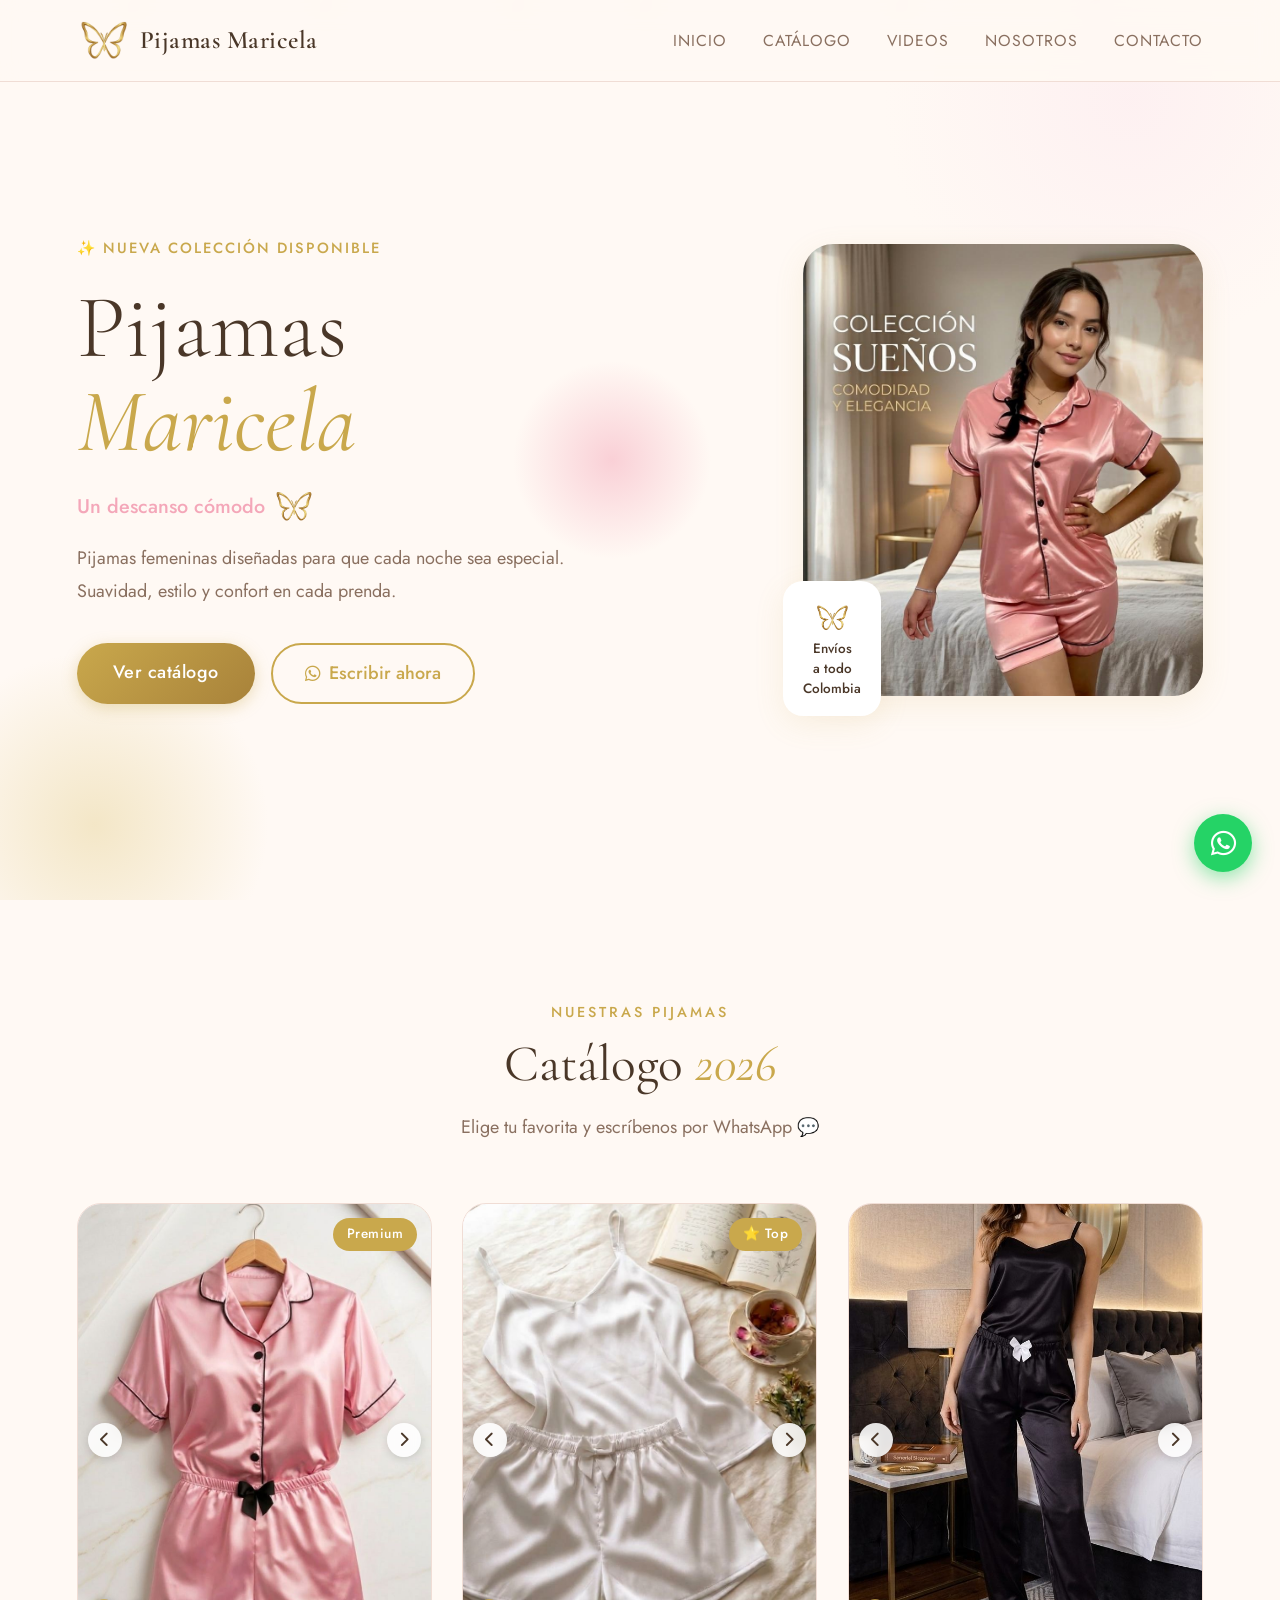
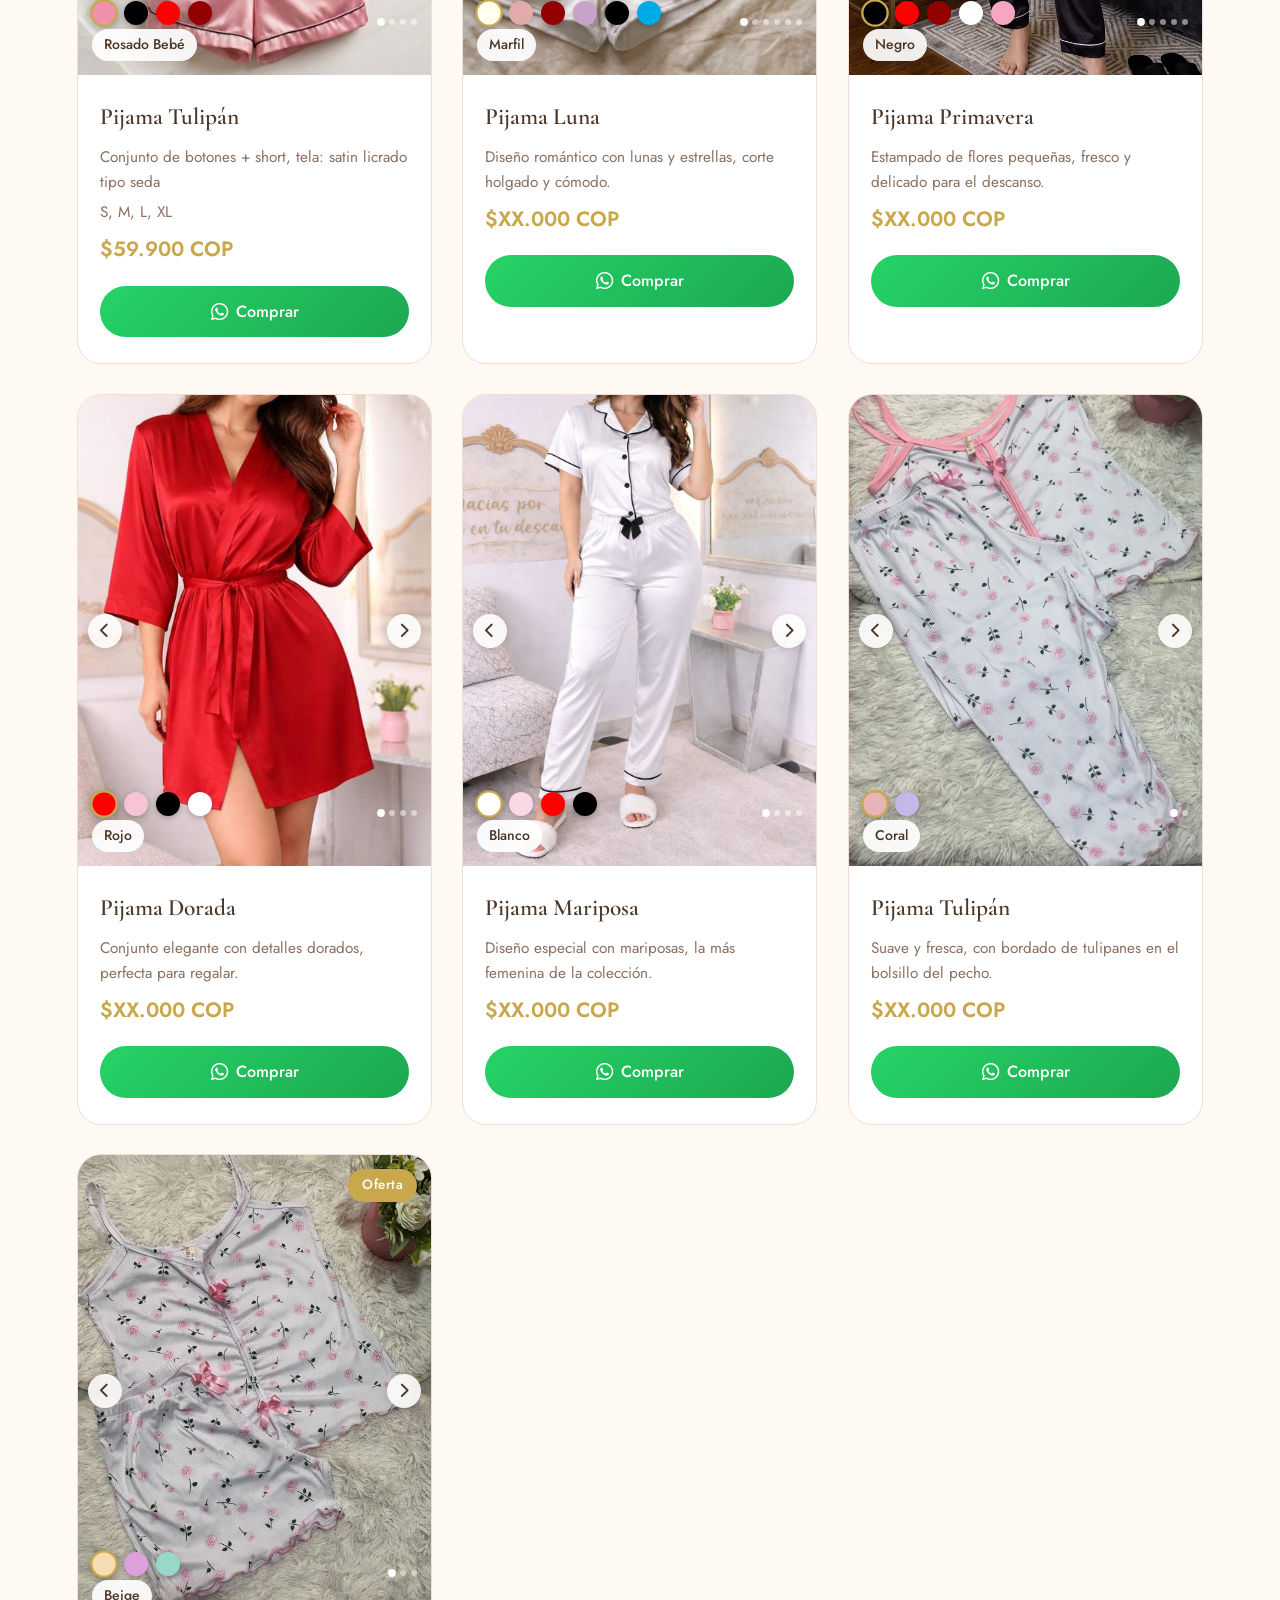
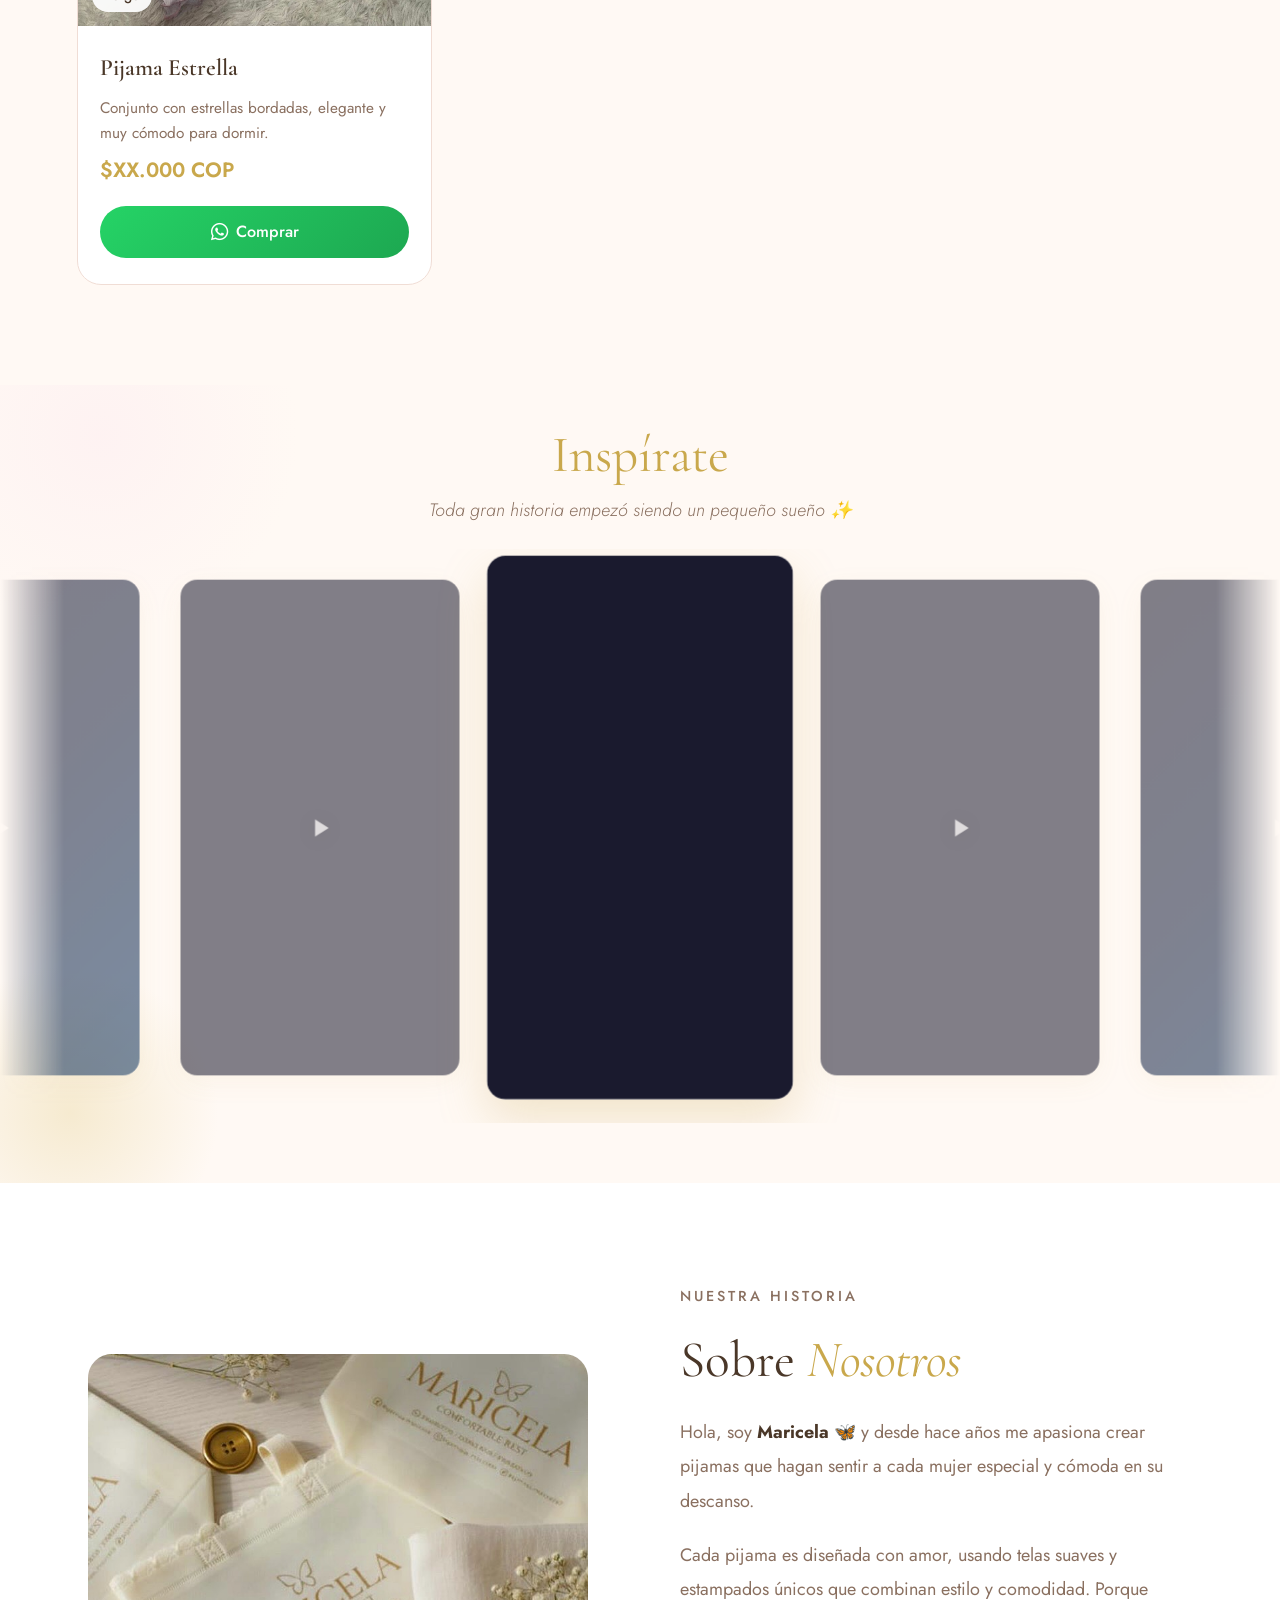
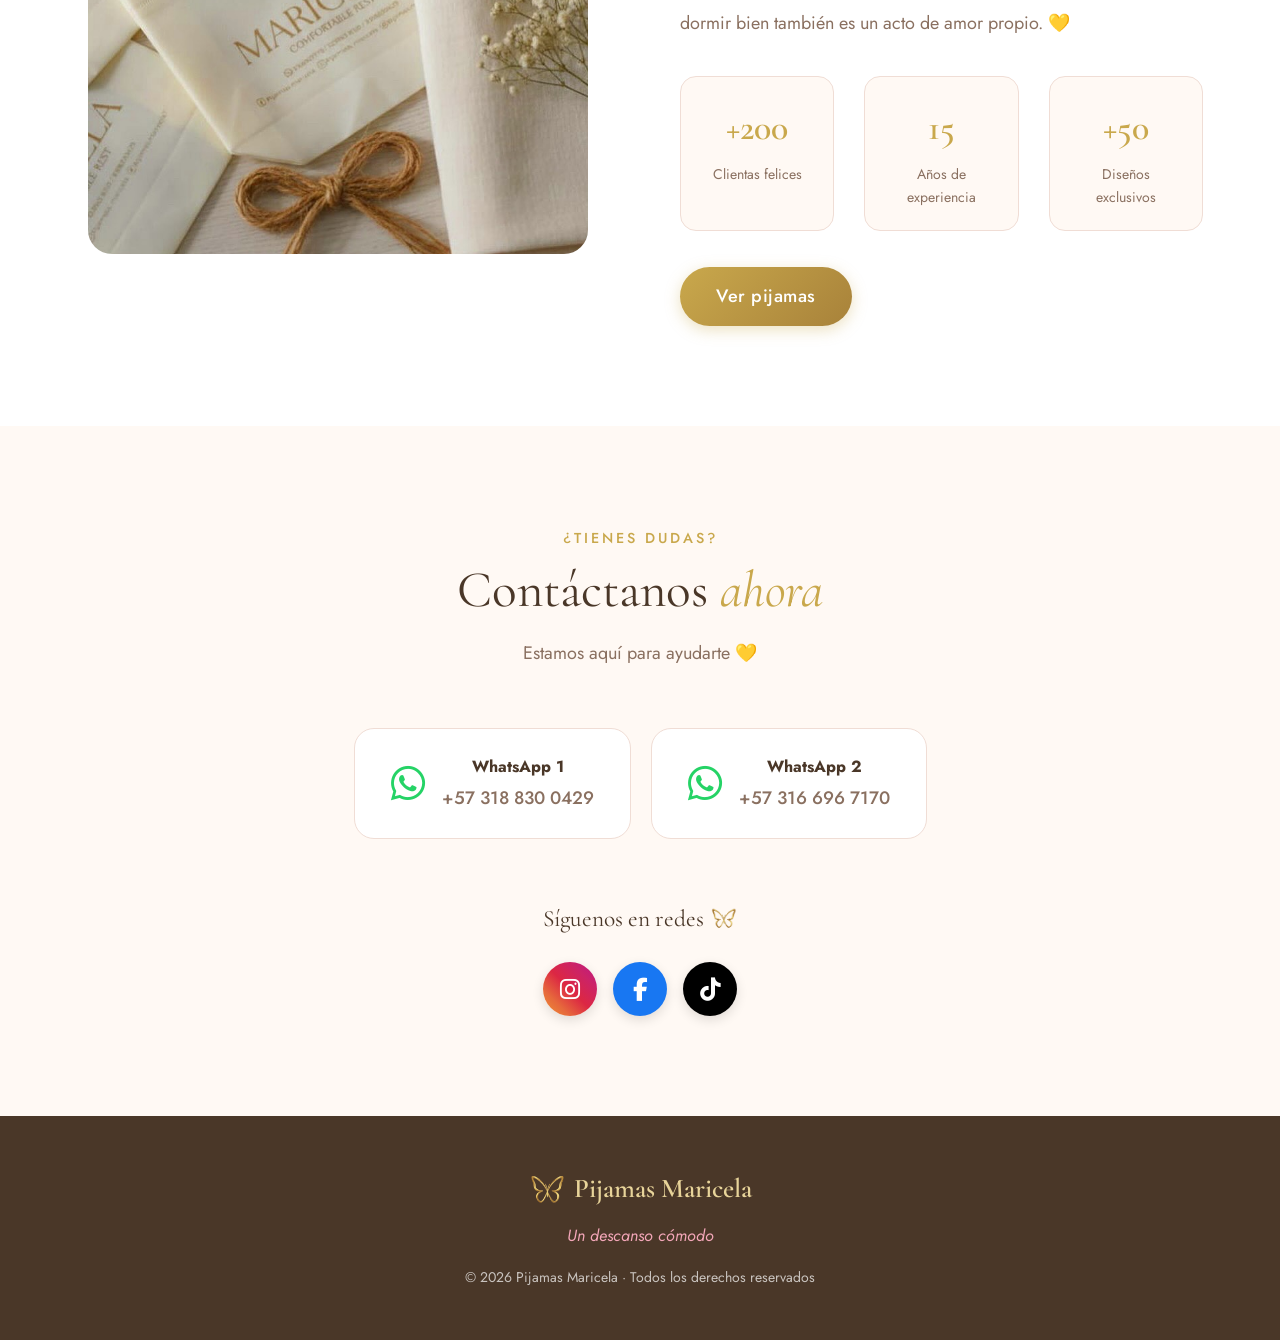
==== commit 09a7de9c: "h" ====
--- a/index.html
+++ b/index.html
@@ -457,9 +457,9 @@
   <div class="video-marquee">
     <div class="video-track" id="videoTrack" data-videos='[
       "Video-01.mp4",
-      "video-02.mp4",
+      "Video-02.mp4",
       "Video-03.mp4",
-      "video-04.mp4",
+      "Video-04.mp4",
       "video-05.mp4"
     ]'>
     </div>
--- a/assets/css/style.css
+++ b/assets/css/style.css
@@ -1,3 +1,7 @@
+/* ─────────────────────────────────────
+   STYLES.CSS — VERSIÓN OPTIMIZADA
+   ───────────────────────────────────── */
+
 /* ─── 1. VARIABLES ─── */
 :root {
   --dorado:       #c9a84c;
@@ -50,7 +54,7 @@
 
 ul { list-style: none; }
 
-/* Skip link – visible solo al enfocar con teclado */
+/* Skip link */
 .skip-link {
   position: absolute;
   top: -100%;
@@ -69,7 +73,6 @@
   outline-offset: 2px;
 }
 
-/* Focus visible para navegación por teclado */
 :focus-visible {
   outline: 2px solid var(--dorado);
   outline-offset: 2px;
@@ -78,7 +81,6 @@
   outline: none;
 }
 
-/* Texto visualmente oculto (accesible) */
 .visually-hidden {
   position: absolute;
   width: 1px;
@@ -159,7 +161,7 @@
   margin: 0 auto;
 }
 
-/* Placeholder de imágenes temporales */
+/* Placeholder de imágenes */
 .img-placeholder {
   width: 100%;
   aspect-ratio: 3/4;
@@ -176,7 +178,6 @@
 }
 .img-placeholder span { font-size: 2.5rem; }
 
-/* Placeholder decorativo para "Sobre Nosotros" */
 .img-placeholder.decorative {
   position: relative;
   overflow: hidden;
@@ -501,14 +502,13 @@
   overflow: hidden;
 }
 
-/* Puntos de color */
 .color-dots {
   position: absolute;
   bottom: 50px; left: 14px;
   display: flex;
   gap: 8px;
-  z-index: 10;           /* z-index alto para estar sobre el carrusel */
-  flex-wrap: wrap;       /* si hay muchos colores, saltan a la siguiente línea */
+  z-index: 10;
+  flex-wrap: wrap;
   max-width: calc(100% - 28px);
 }
 .dot {
@@ -529,7 +529,6 @@
   box-shadow: 0 2px 8px rgba(0,0,0,0.35);
 }
 
-/* Etiqueta del color seleccionado */
 .color-label {
   position: absolute;
   bottom: 14px; left: 14px;
@@ -543,7 +542,6 @@
   z-index: 10;
 }
 
-/* Etiqueta "Nuevo / Top / Premium" */
 .product-tag {
   position: absolute;
   top: 14px; right: 14px;
@@ -558,7 +556,6 @@
   transition: transform 0.3s ease, box-shadow 0.3s ease;
 }
 
-/* Información del producto */
 .product-info {
   padding: 22px 22px 26px;
 }
@@ -607,7 +604,6 @@
 
 
 /* ─── 7. CARRUSEL ─── */
-
 .carousel-container {
   position: relative;
   width: 100%;
@@ -633,12 +629,11 @@
   transition: opacity 0.2s ease;
 }
 
-/* Flechas de navegación */
 .carousel-btn {
   position: absolute;
   top: 50%;
   transform: translateY(-50%);
-  z-index: 5;               /* encima de las fotos pero debajo de los dots */
+  z-index: 5;
   background: rgba(255,255,255,0.88);
   border: none;
   border-radius: 50%;
@@ -662,10 +657,7 @@
 .carousel-btn--prev { left: 10px; }
 .carousel-btn--next { right: 10px; }
 
-/* Ocultar flechas/indicadores si solo hay 1 foto */
-.carousel-container.single .carousel-btn {
-  display: none;
-}
+.carousel-container.single .carousel-btn,
 .carousel-container.single .carousel-indicators {
   display: none;
 }
@@ -697,13 +689,14 @@
 }
 
 
-/* ─── 8.5 VIDEOS ─── */
+/* ─── 8. VIDEOS ─── */
 .videos {
-  padding: 40px 6% 60px;
+  padding: 40px 0 60px;
   background: var(--crema);
   position: relative;
   overflow: hidden;
 }
+
 .videos-bg {
   position: absolute;
   inset: 0;
@@ -727,14 +720,14 @@
   bottom: -80px; right: -60px;
   animation-delay: 3s;
 }
-.videos .section-header,
-.video-marquee {
+
+.videos .section-header {
   position: relative;
   z-index: 1;
-}
-.videos .section-header {
   margin-bottom: 24px;
-}
+  padding: 0 6%;
+}
+
 .videos-heading {
   font-family: var(--fuente-titulo);
   font-size: clamp(2rem, 4vw, 3rem);
@@ -752,60 +745,66 @@
   max-width: 500px;
   margin: 0 auto;
 }
+
+/* ── Marquee ── */
 .video-marquee {
+  position: relative;
+  z-index: 1;
   overflow: hidden;
-  mask-image: linear-gradient(to right, transparent 0%, #000 4%, #000 96%, transparent 100%);
-  -webkit-mask-image: linear-gradient(to right, transparent 0%, #000 4%, #000 96%, transparent 100%);
-  padding: 10px 0 20px;
+  padding: 12px 0 28px;
   cursor: grab;
   user-select: none;
+  -webkit-user-select: none;
   touch-action: pan-y;
-}
-.video-marquee:active {
-  cursor: grabbing;
-}
+  -webkit-tap-highlight-color: transparent;
+  mask-image: linear-gradient(to right, transparent 0%, #000 5%, #000 95%, transparent 100%);
+  -webkit-mask-image: linear-gradient(to right, transparent 0%, #000 5%, #000 95%, transparent 100%);
+}
+.video-marquee:active { cursor: grabbing; }
+
+/* ── Track ── */
 .video-track {
   display: flex;
   gap: 20px;
   width: max-content;
   will-change: transform;
-}
-
+  transform: translate3d(0, 0, 0);
+  backface-visibility: hidden;
+  -webkit-backface-visibility: hidden;
+}
+
+/* ── Cards ── */
 .video-card {
-  width: clamp(260px, 22vw, 320px);
-  min-width: 280px;
-  max-width: 320px;
+  width: clamp(230px, 68vw, 300px);
   flex-shrink: 0;
-  border-radius: 16px;
+  border-radius: 18px;
   overflow: hidden;
   background: var(--blanco);
   box-shadow: var(--sombra);
-  transform: scale(0.96);
-  transition: transform 0.4s ease, box-shadow 0.4s ease, opacity 0.4s ease;
   cursor: pointer;
-}
-.video-card:hover {
-  transform: scale(0.98);
-  box-shadow: var(--sombra-hover);
-}
+  -webkit-tap-highlight-color: transparent;
+  opacity: 0.55;
+  transform: scale(0.93);
+  transition: transform 0.4s cubic-bezier(0.22,1,0.36,1),
+              opacity  0.4s cubic-bezier(0.22,1,0.36,1),
+              box-shadow 0.4s ease;
+  will-change: transform, opacity;
+}
+
 .video-card.active {
   opacity: 1;
   transform: scale(1.02);
   box-shadow: 0 20px 48px rgba(201,168,76,0.26);
 }
-.video-card.active:hover {
-  transform: scale(1.01);
-}
-.video-card:focus-visible {
-  outline: 2px solid var(--dorado);
-  outline-offset: 3px;
-}
+
+/* ── Thumb ── */
 .video-thumb {
   position: relative;
   aspect-ratio: 9 / 16;
   overflow: hidden;
-  background: var(--texto);
-}
+  background: #1a1a2e;
+}
+
 .video-thumb video {
   width: 100%;
   height: 100%;
@@ -815,7 +814,42 @@
   pointer-events: none;
 }
 
-/* ─── 8. SOBRE NOSOTROS ─── */
+/* ── Placeholder lazy ── */
+.video-placeholder {
+  width: 100%;
+  height: 100%;
+  background: linear-gradient(135deg, #1a1a2e 0%, #16213e 50%, #0f3460 100%);
+  animation: shimmer-video 1.8s ease-in-out infinite alternate;
+}
+
+@keyframes shimmer-video {
+  from { opacity: 0.55; }
+  to   { opacity: 0.85; }
+}
+
+/* ── Ícono play ── */
+.play-icon {
+  position: absolute;
+  inset: 0;
+  display: flex;
+  align-items: center;
+  justify-content: center;
+  pointer-events: none;
+  transition: opacity 0.3s ease;
+}
+.play-icon svg {
+  filter: drop-shadow(0 2px 8px rgba(0,0,0,0.5));
+  opacity: 0.75;
+}
+.video-card.active .play-icon { display: none; }
+
+.video-card:focus-visible {
+  outline: 2px solid var(--dorado);
+  outline-offset: 3px;
+}
+
+
+/* ─── 9. SOBRE NOSOTROS ─── */
 .nosotros {
   padding: 100px 6%;
   background: var(--blanco);
@@ -868,7 +902,7 @@
 }
 
 
-/* ─── 9. CONTACTO Y REDES ─── */
+/* ─── 10. CONTACTO Y REDES ─── */
 .contacto {
   padding: 100px 6%;
   background: var(--crema);
@@ -955,7 +989,7 @@
 .tiktok     { background: #000000; }
 
 
-/* ─── 10. FOOTER ─── */
+/* ─── 11. FOOTER ─── */
 .footer {
   background: var(--texto);
   color: rgba(255,255,255,0.7);
@@ -993,7 +1027,7 @@
 }
 
 
-/* ─── 11. WHATSAPP FLOAT ─── */
+/* ─── 12. WHATSAPP FLOAT ─── */
 .whatsapp-float {
   position: fixed;
   bottom: 28px; right: 28px;
@@ -1017,7 +1051,7 @@
 }
 
 
-/* ─── 12. ANIMACIONES ─── */
+/* ─── 13. ANIMACIONES ─── */
 @keyframes float {
   0%, 100% { transform: translateY(0); }
   50%       { transform: translateY(-15px); }
@@ -1074,18 +1108,130 @@
   transform: translateY(0);
 }
 
-/* Escalonado en cuadrícula de productos */
 .products-grid .product-card {
   transition-delay: calc(0.04s * (var(--i, 1) - 1));
 }
-
-/* Escalonado en sección de contacto */
 .contacto-cards .contact-card:nth-child(2) { transition-delay: 0.15s; }
-
-/* Escalonado en sección nosotros */
-.nosotros .nosotros-img { transition-delay: 0s; }
+.nosotros .nosotros-img  { transition-delay: 0s; }
 .nosotros .nosotros-text { transition-delay: 0.2s; }
 
+
+/* ─── 14. RESPONSIVE ─── */
+
+/* Tablet (≤1024px) */
+@media (max-width: 1024px) {
+  .products-grid {
+    grid-template-columns: repeat(2, 1fr);
+  }
+  .nosotros {
+    grid-template-columns: 1fr;
+    gap: 40px;
+  }
+  .nosotros-img { max-width: 400px; margin: 0 auto; }
+}
+
+/* Celular (≤768px) */
+@media (max-width: 768px) {
+  .nav-links { display: none; }
+  .hamburger { display: flex; }
+
+  .hero {
+    flex-direction: column;
+    text-align: center;
+    padding-top: 100px;
+    gap: 40px;
+  }
+  .hero-image {
+    width: 85%;
+    max-width: 320px;
+  }
+  .hero-btns { justify-content: center; }
+  .hero-badge { left: auto; right: -10px; }
+
+  .products-grid { grid-template-columns: 1fr; }
+
+  .carousel-btn {
+    width: 28px; height: 28px;
+    font-size: 0.75rem;
+  }
+
+  .nosotros { padding: 60px 5%; }
+  .nosotros-stats { gap: 12px; }
+  .nosotros-text .section-title { text-align: center; }
+  .nosotros-text .section-tag   { text-align: center; }
+  .nosotros-text { text-align: center; }
+  .nosotros-text .btn-primary {
+    display: block;
+    text-align: center;
+  }
+
+  .contacto-cards { flex-direction: column; align-items: center; }
+  .contact-card { width: 100%; max-width: 320px; }
+
+  /* Videos móvil */
+  .videos { padding: 40px 0 50px; }
+  .videos .section-header { padding: 0 5%; }
+  .video-marquee {
+    mask-image: none;
+    -webkit-mask-image: none;
+    padding: 8px 0 24px;
+  }
+  .video-track { gap: 14px; }
+  .video-card {
+    width: clamp(200px, 72vw, 270px);
+    border-radius: 14px;
+    opacity: 0.55;
+    transform: scale(0.93);
+  }
+  .video-card.active {
+    transform: scale(1);
+    opacity: 1;
+  }
+
+  .whatsapp-float {
+    width: 50px; height: 50px;
+    font-size: 1.4rem;
+    bottom: 18px; right: 18px;
+  }
+
+  .catalogo, .contacto { padding: 60px 5%; }
+}
+
+/* Celular muy pequeño (≤480px) */
+@media (max-width: 480px) {
+  .hero-title { font-size: 2.8rem; }
+  .hero-btns { flex-direction: column; }
+  .btn-primary, .btn-outline { text-align: center; justify-content: center; }
+  .video-card {
+    width: clamp(185px, 78vw, 250px);
+  }
+}
+
+/* Desktop grande (≥1200px) */
+@media (min-width: 1200px) {
+  html { font-size: 18px; }
+}
+
+/* Pantallas táctiles: sin hover en catálogo */
+@media (hover: none), (pointer: coarse) {
+  .products-grid .product-card.animate-on-scroll {
+    opacity: 1;
+    transform: none;
+    transition: box-shadow 0.35s ease;
+    transition-delay: 0s;
+  }
+  .product-card,
+  .product-card:hover {
+    transform: none;
+  }
+  .product-card:hover {
+    box-shadow: var(--sombra);
+  }
+  .product-card:hover .product-tag {
+    transform: none;
+    box-shadow: none;
+  }
+}
 
 /* Movimiento reducido */
 @media (prefers-reduced-motion: reduce) {
@@ -1097,142 +1243,8 @@
     transition-duration: 0.01ms !important;
     scroll-behavior: auto !important;
   }
-  .carousel-track {
-    transition: none;
-  }
-  .hero-badge {
-    animation: none;
-  }
-  .whatsapp-float {
-    animation: none;
-  }
-}
-
-/* ─── 13. RESPONSIVE ─── */
-
-/* Tablet (≤1024px) */
-@media (max-width: 1024px) {
-  .products-grid {
-    grid-template-columns: repeat(2, 1fr);
-  }
-  .nosotros {
-    grid-template-columns: 1fr;
-    gap: 40px;
-  }
-  .nosotros-img { max-width: 400px; margin: 0 auto; }
-}
-
-/* Celular (≤768px) */
-@media (max-width: 768px) {
-  .nav-links { display: none; }
-  .hamburger { display: flex; }
-
-  .hero {
-    flex-direction: column;
-    text-align: center;
-    padding-top: 100px;
-    gap: 40px;
-  }
-  .hero-image {
-    width: 85%;
-    max-width: 320px;
-  }
-  .hero-btns { justify-content: center; }
-  .hero-badge { left: auto; right: -10px; }
-
-  .products-grid {
-    grid-template-columns: 1fr;
-  }
-
-  /* Flechas más pequeñas en móvil */
-  .carousel-btn {
-    width: 28px; height: 28px;
-    font-size: 0.75rem;
-  }
-
-  .nosotros { padding: 60px 5%; }
-  .nosotros-stats { gap: 12px; }
-  .nosotros-text .section-title { text-align: center; }
-  .nosotros-text .section-tag   { text-align: center; }
-  .nosotros-text { text-align: center; }
-  .nosotros-text .btn-primary {
-    display: block;
-    text-align: center;
-  }
-
-  .contacto-cards { flex-direction: column; align-items: center; }
-  .contact-card { width: 100%; max-width: 320px; }
-
-  .videos {
-    padding-left: 0;
-    padding-right: 0;
-  }
-  .videos .section-header {
-    padding: 0 5%;
-  }
-  .video-marquee {
-    mask-image: none;
-    -webkit-mask-image: none;
-    padding: 8px 0 24px;
-  }
-  .video-track {
-    gap: 12px;
-  }
-  .video-card {
-    width: clamp(210px, 68vw, 300px);
-    min-width: clamp(210px, 68vw, 300px);
-    max-width: clamp(210px, 68vw, 300px);
-    border-radius: 14px;
-  }
-
-  .whatsapp-float {
-    width: 50px; height: 50px;
-    font-size: 1.4rem;
-    bottom: 18px; right: 18px;
-  }
-
-  .catalogo, .contacto { padding: 60px 5%; }
-  .videos { padding: 60px 0; }
-}
-
-/* Celular muy pequeño (≤480px) */
-@media (max-width: 480px) {
-  .hero-title { font-size: 2.8rem; }
-  .hero-btns { flex-direction: column; }
-  .btn-primary, .btn-outline { text-align: center; justify-content: center; }
-  .video-card {
-    width: clamp(190px, 72vw, 260px);
-    min-width: clamp(190px, 72vw, 260px);
-    max-width: clamp(190px, 72vw, 260px);
-  }
-}
-
-/* Desktop grande (≥1200px) — escalar textos */
-@media (min-width: 1200px) {
-  html { font-size: 18px; }
-}
-
-/* En pantallas táctiles las tarjetas del catálogo quedan quietas.
-   Las fotos se siguen cambiando manualmente con swipe, flechas o puntos. */
-@media (hover: none), (pointer: coarse) {
-  .products-grid .product-card.animate-on-scroll {
-    opacity: 1;
-    transform: none;
-    transition: box-shadow 0.35s ease;
-    transition-delay: 0s;
-  }
-
-  .product-card,
-  .product-card:hover {
-    transform: none;
-  }
-
-  .product-card:hover {
-    box-shadow: var(--sombra);
-  }
-
-  .product-card:hover .product-tag {
-    transform: none;
-    box-shadow: none;
-  }
-}
+  .carousel-track { transition: none; }
+  .video-track    { transition: none !important; }
+  .hero-badge     { animation: none; }
+  .whatsapp-float { animation: none; }
+}
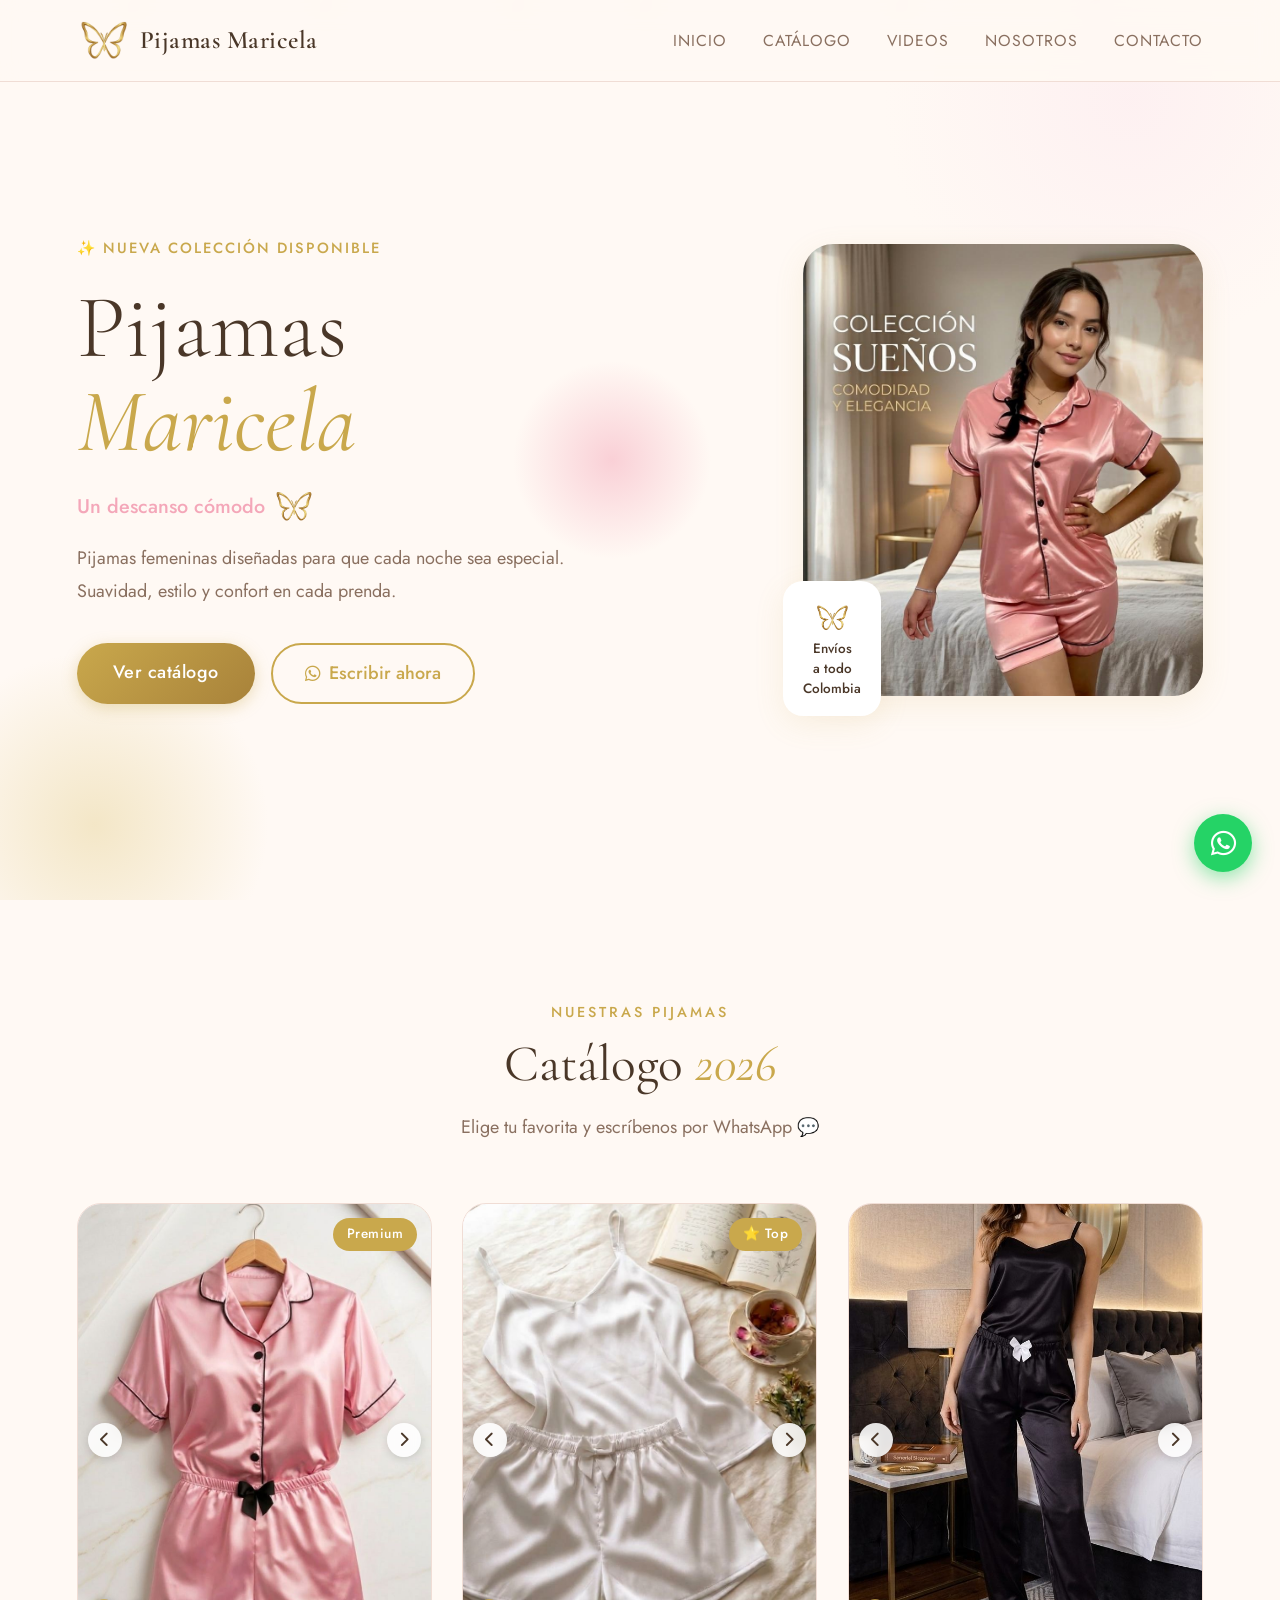
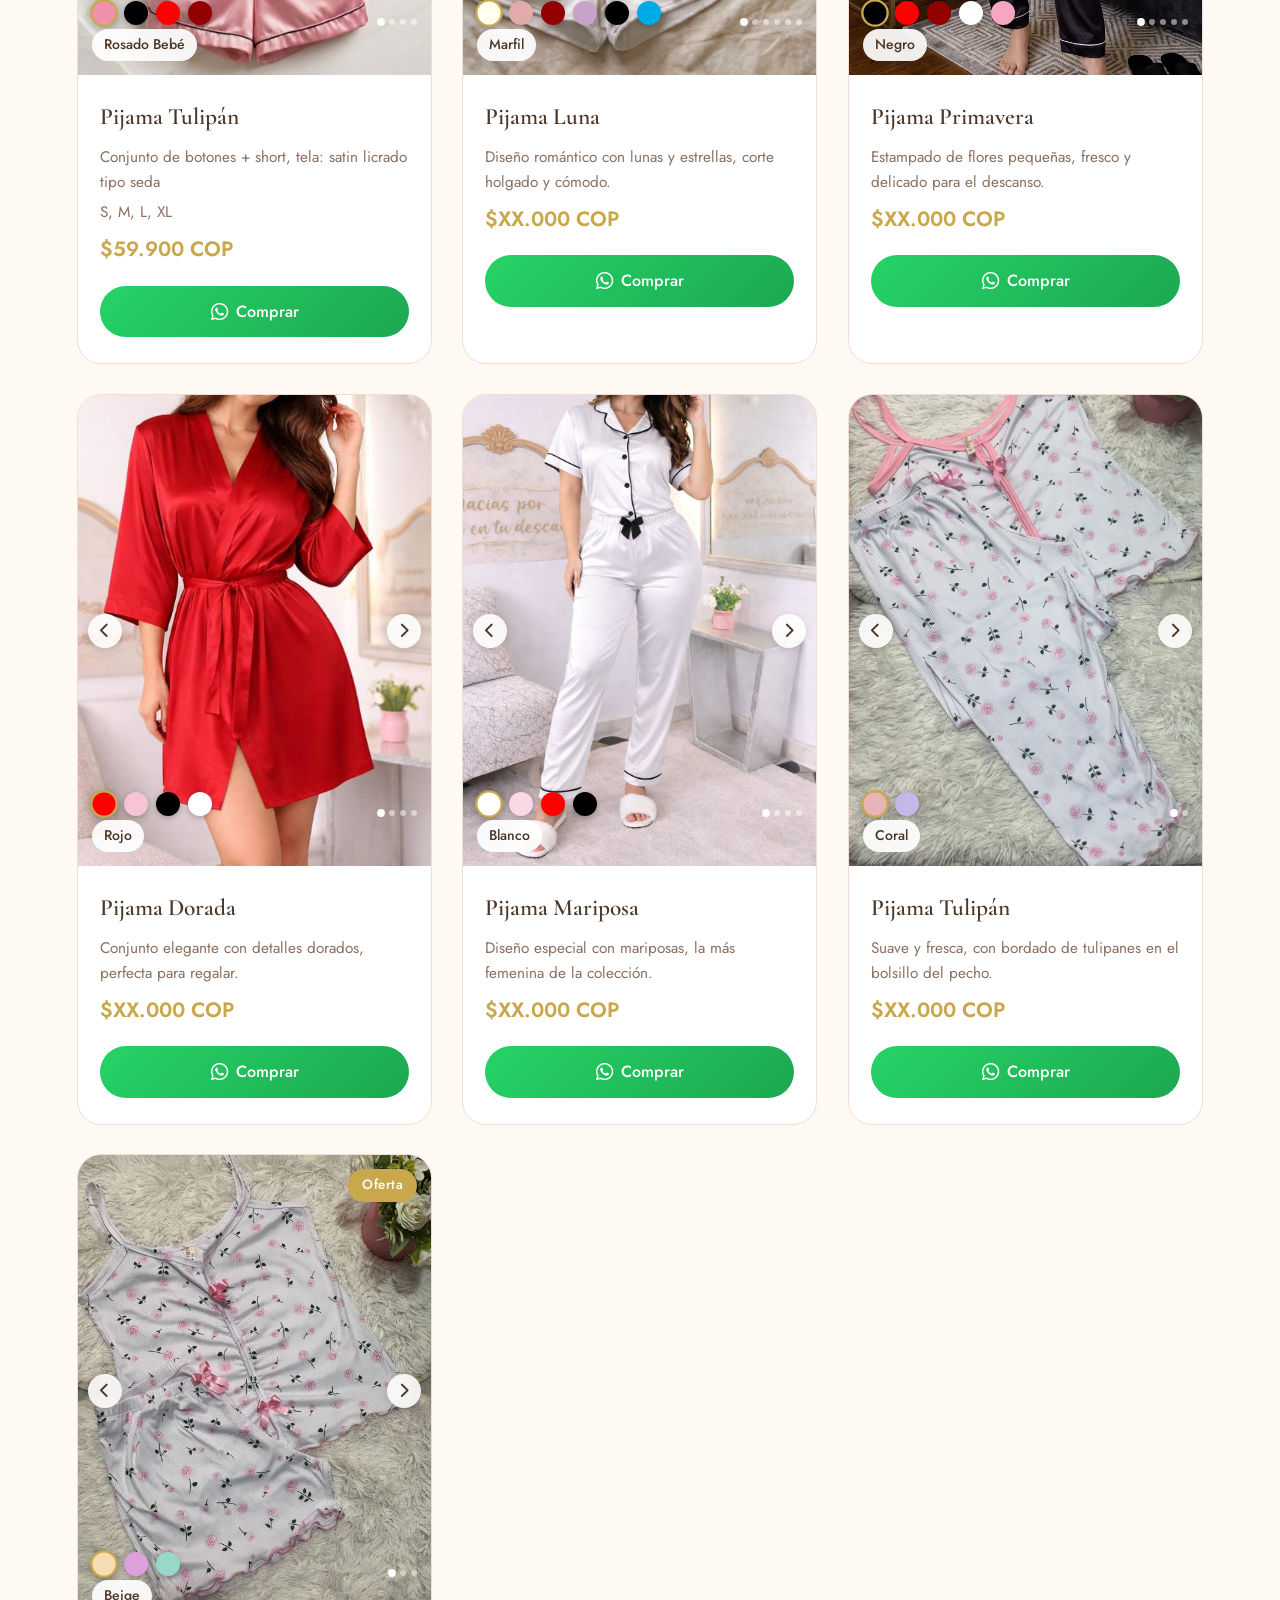
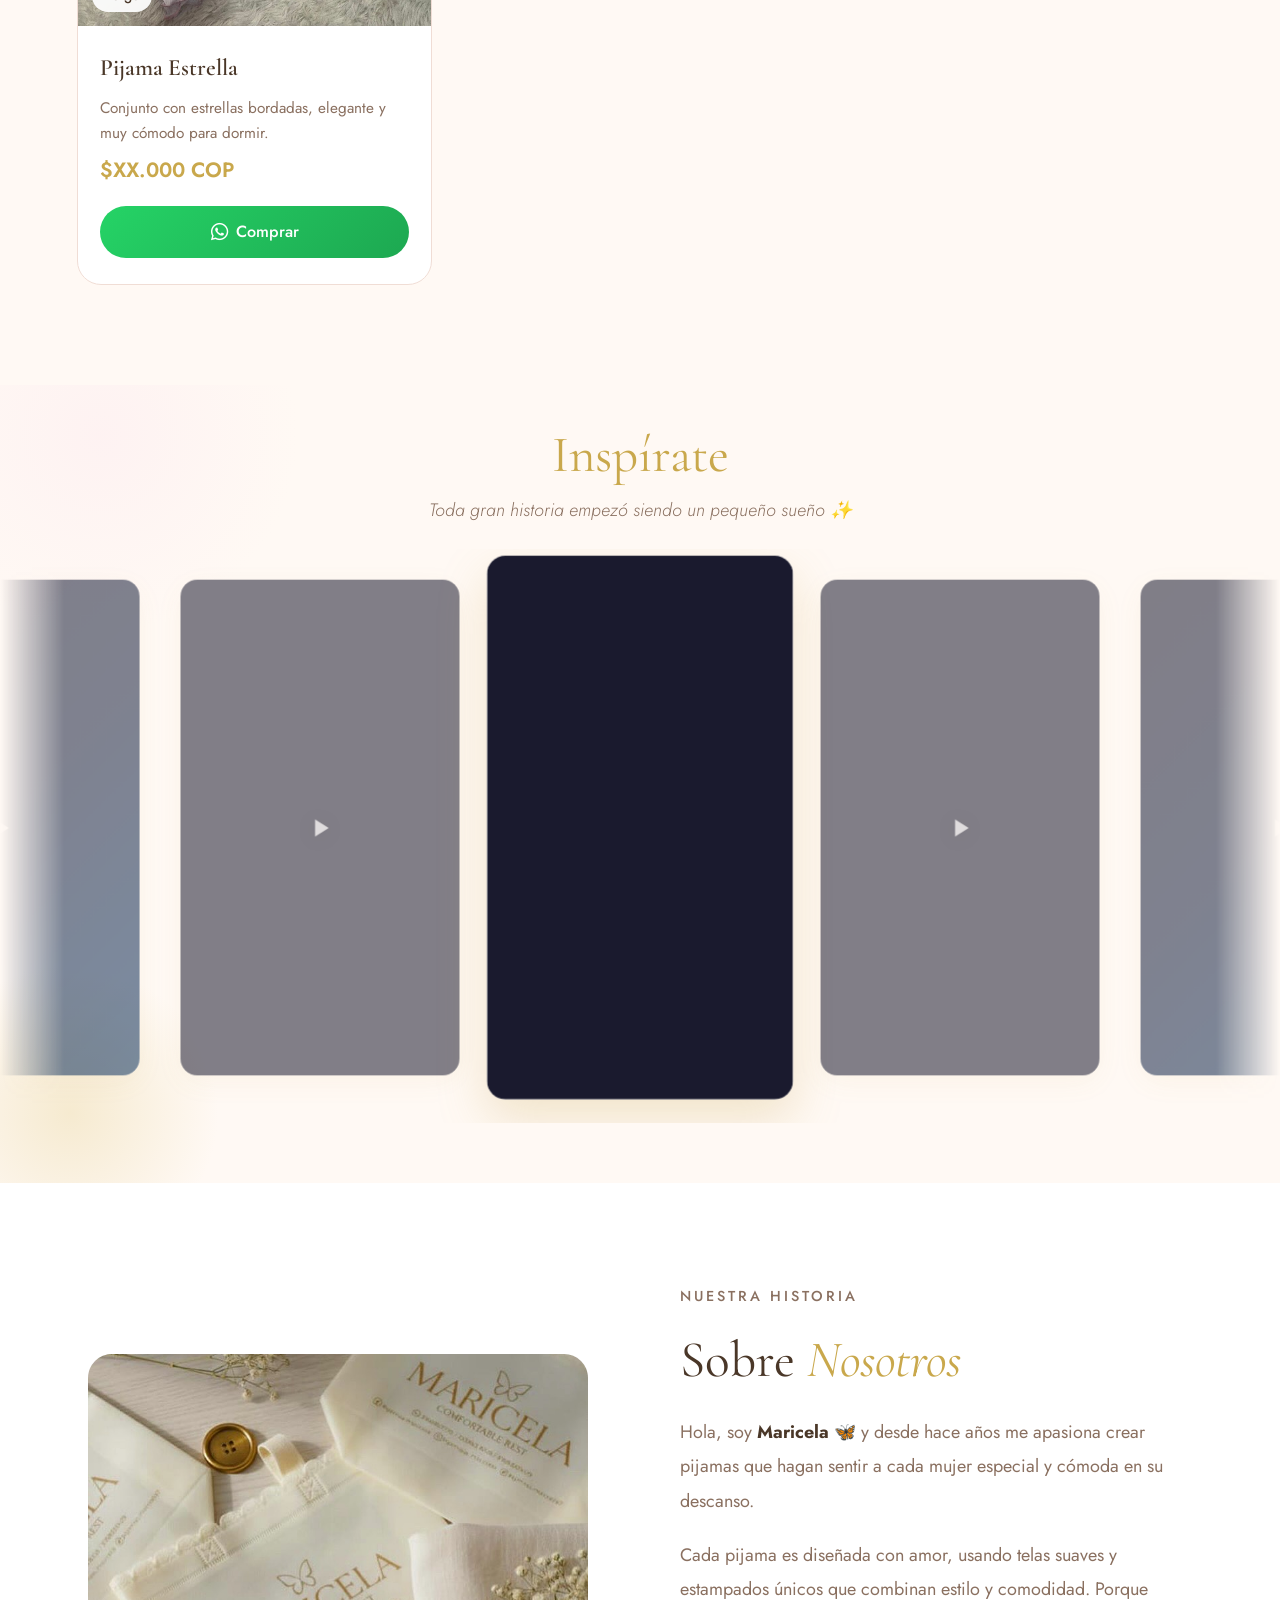
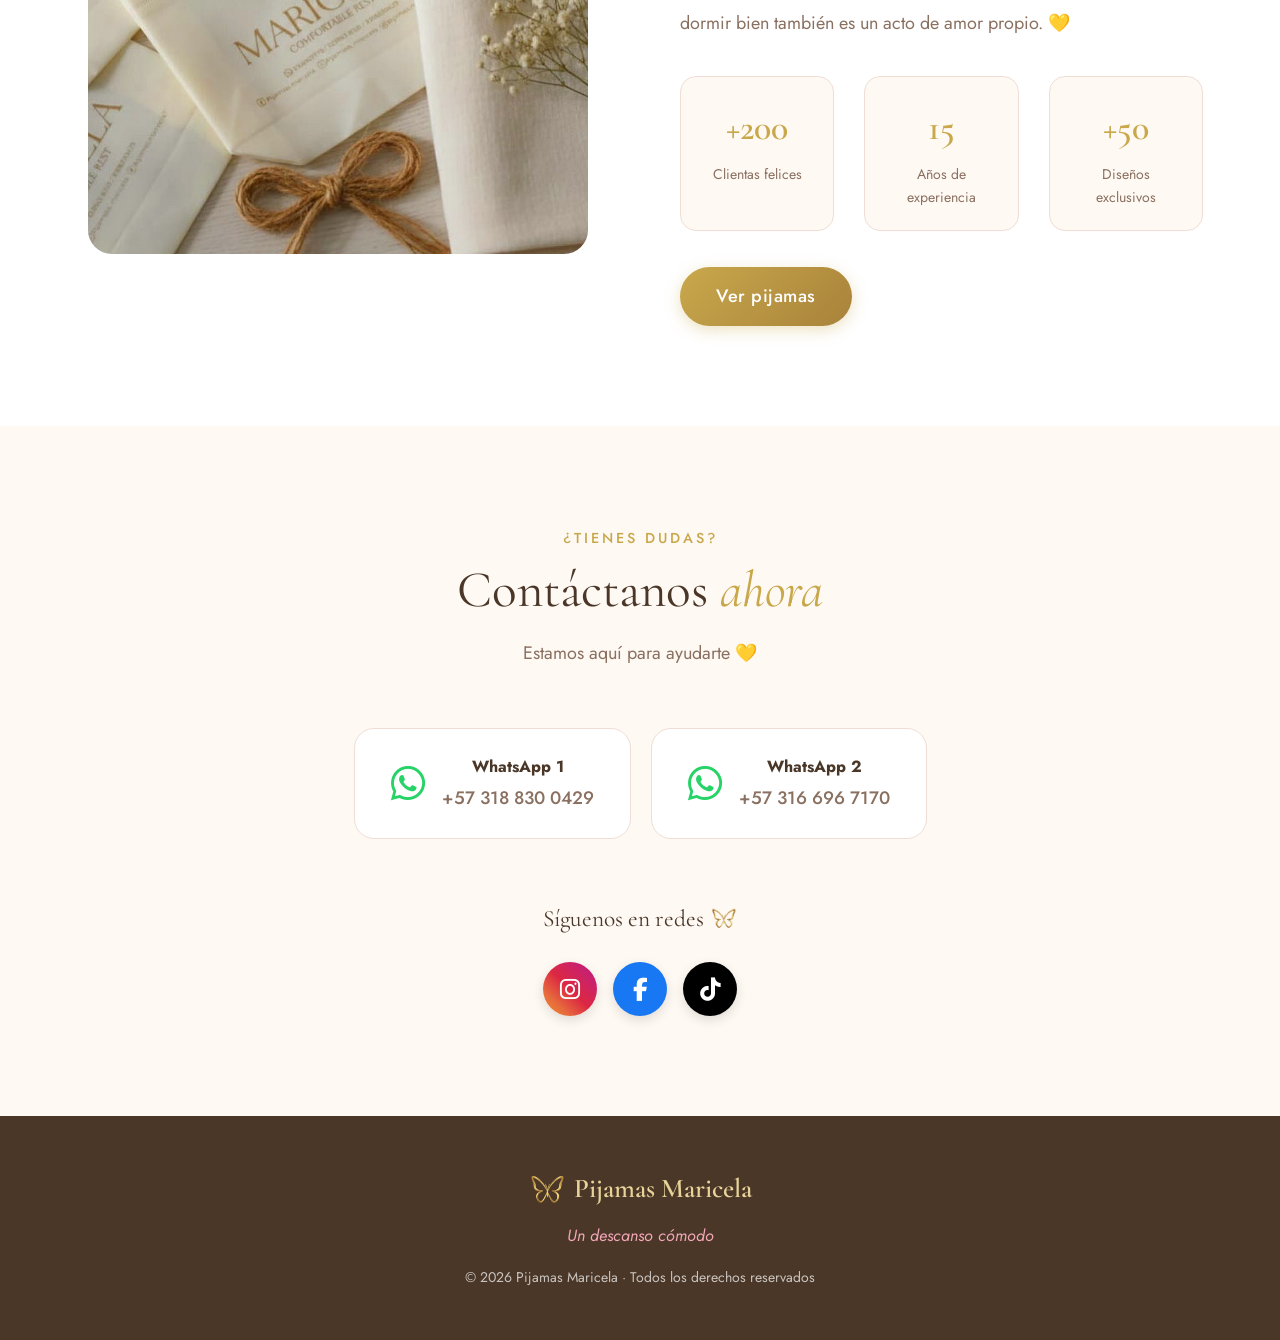
==== commit 94dd8092: "f" ====
--- a/index.html
+++ b/index.html
@@ -460,7 +460,7 @@
       "Video-02.mp4",
       "Video-03.mp4",
       "Video-04.mp4",
-      "video-05.mp4"
+      "Video-05.mp4"
     ]'>
     </div>
   </div>
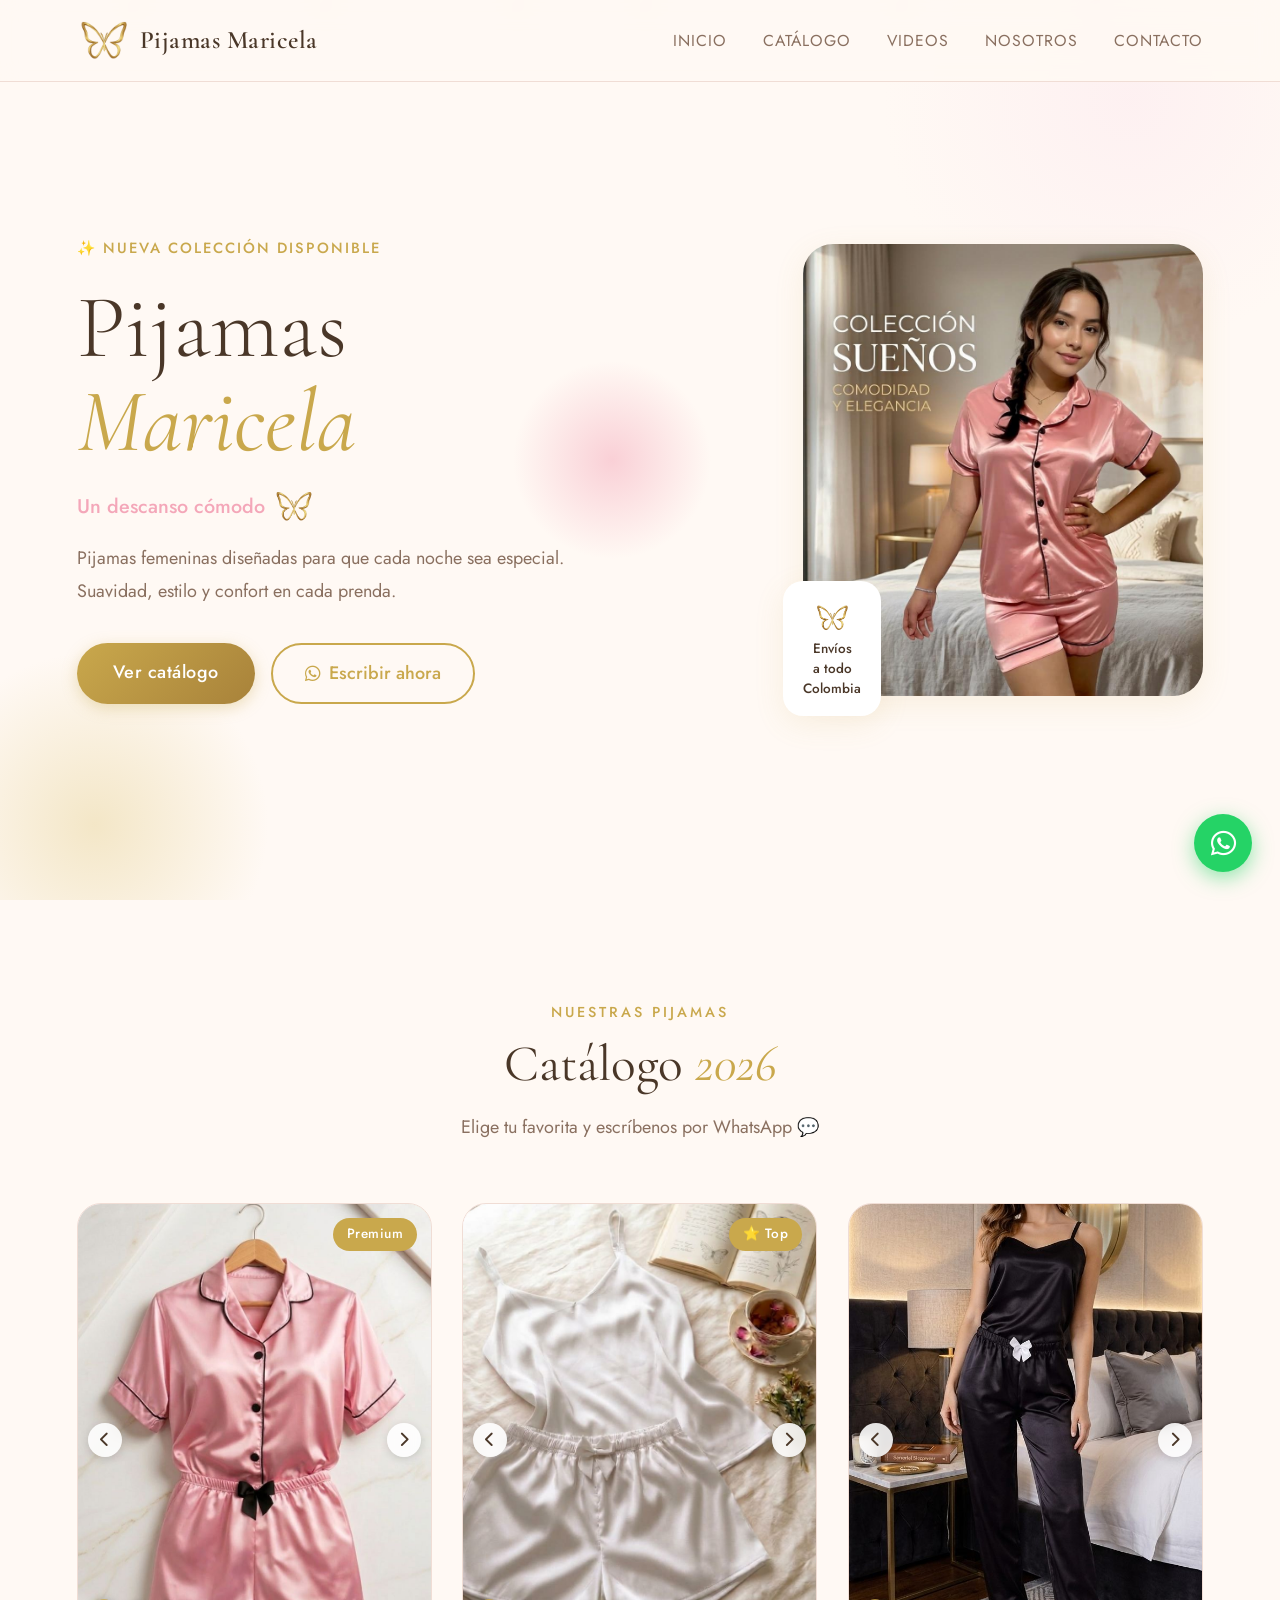
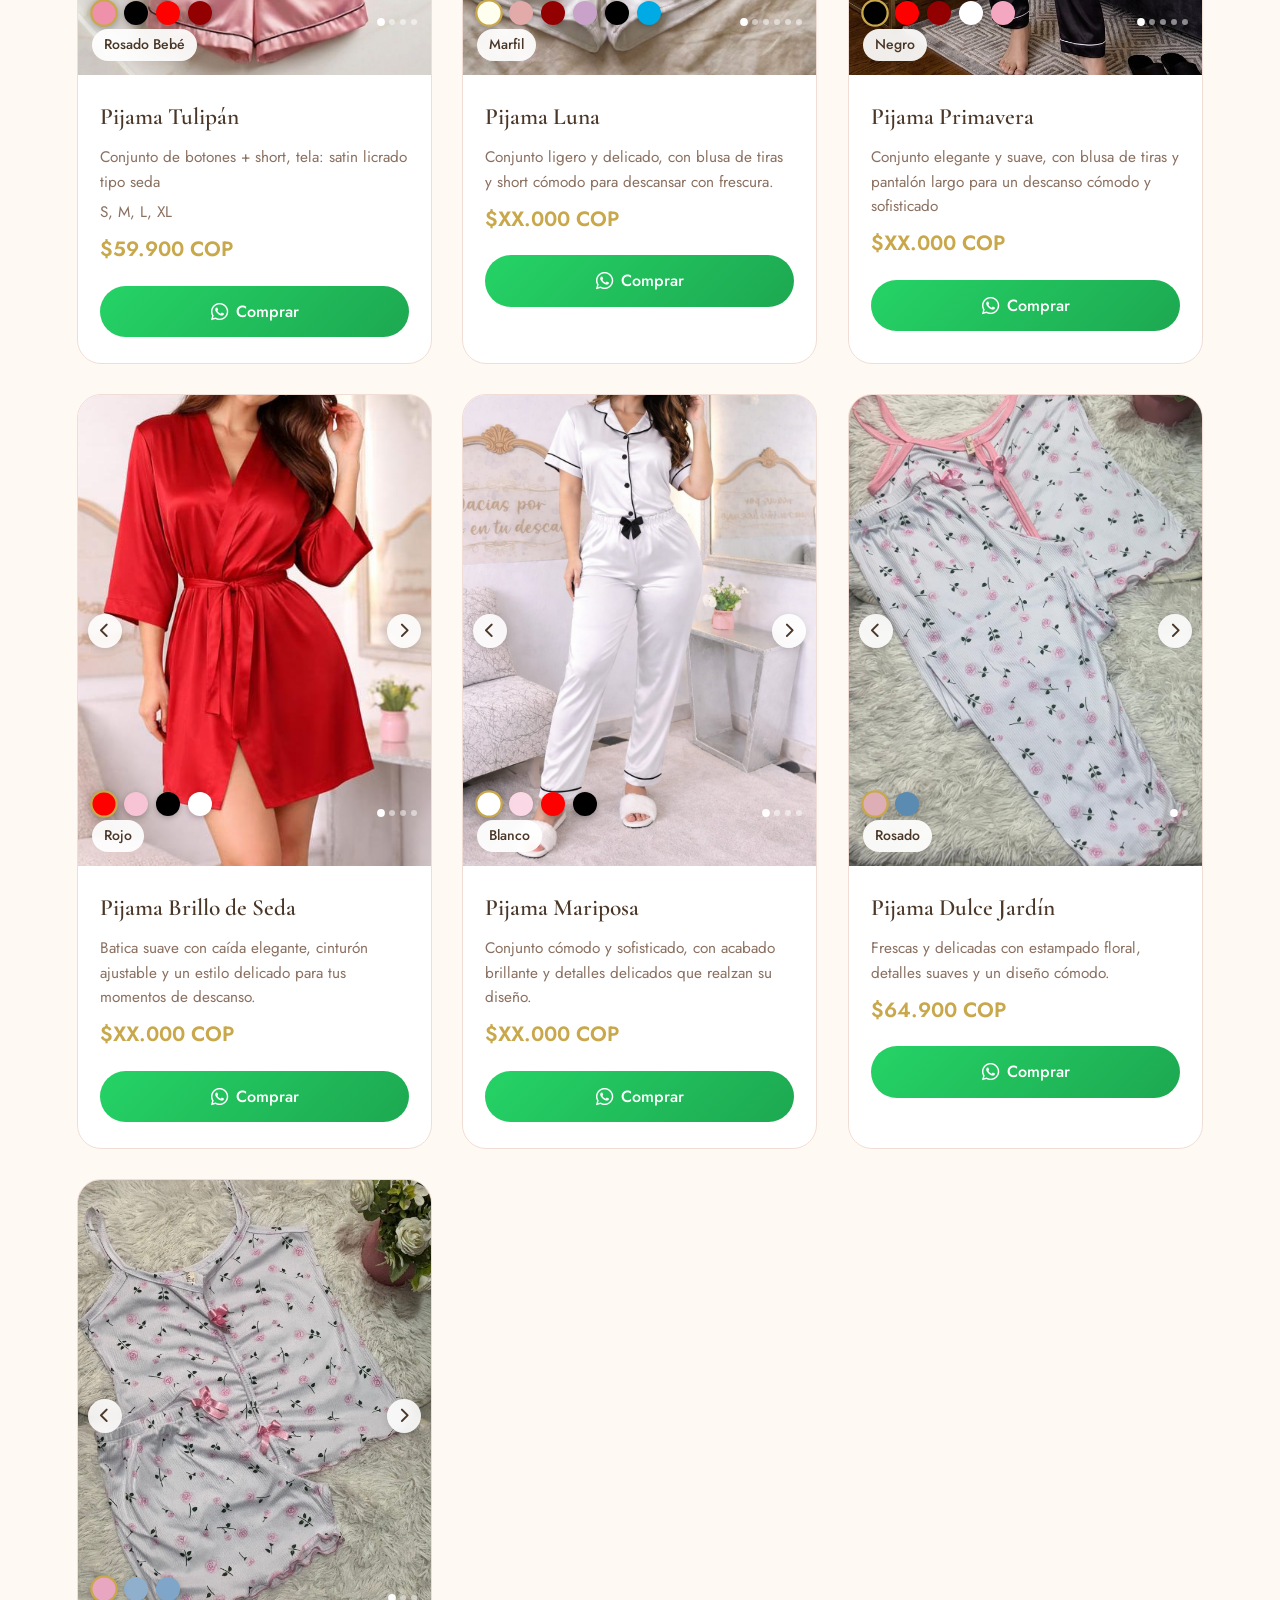
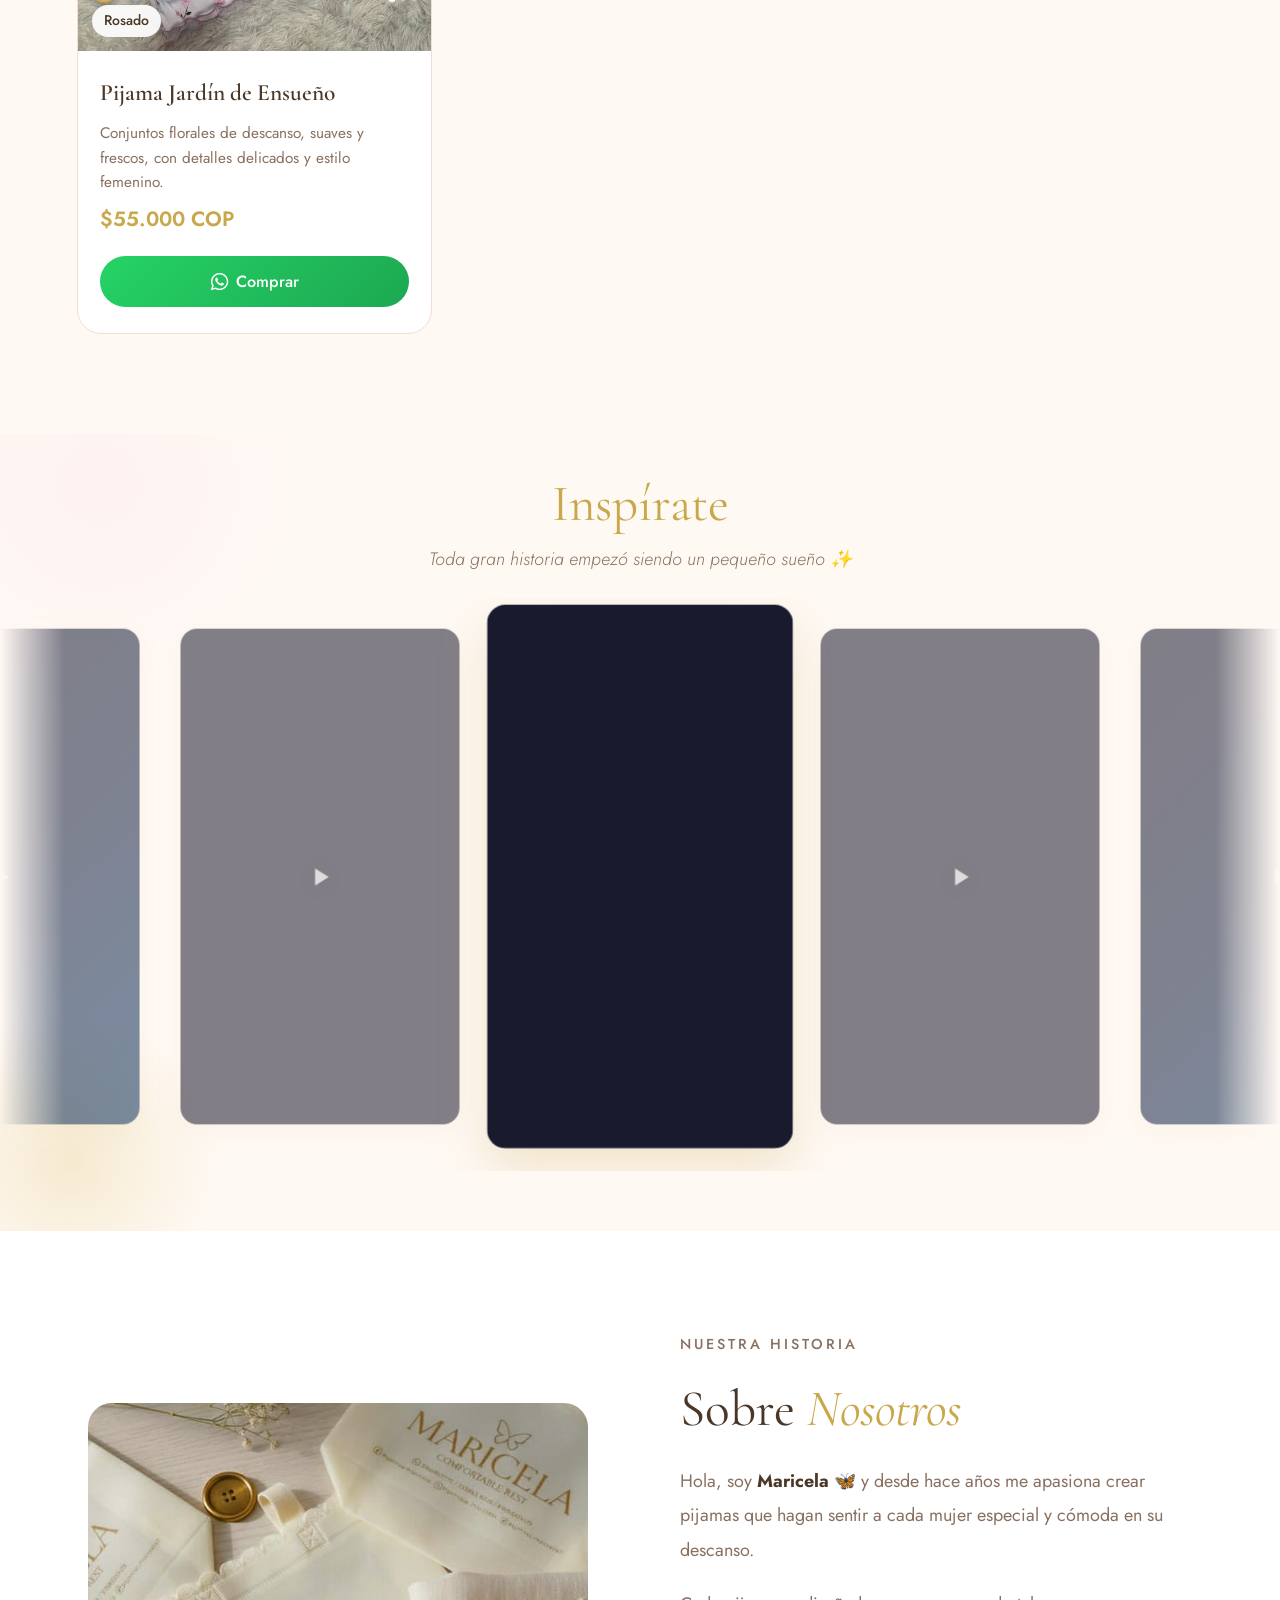
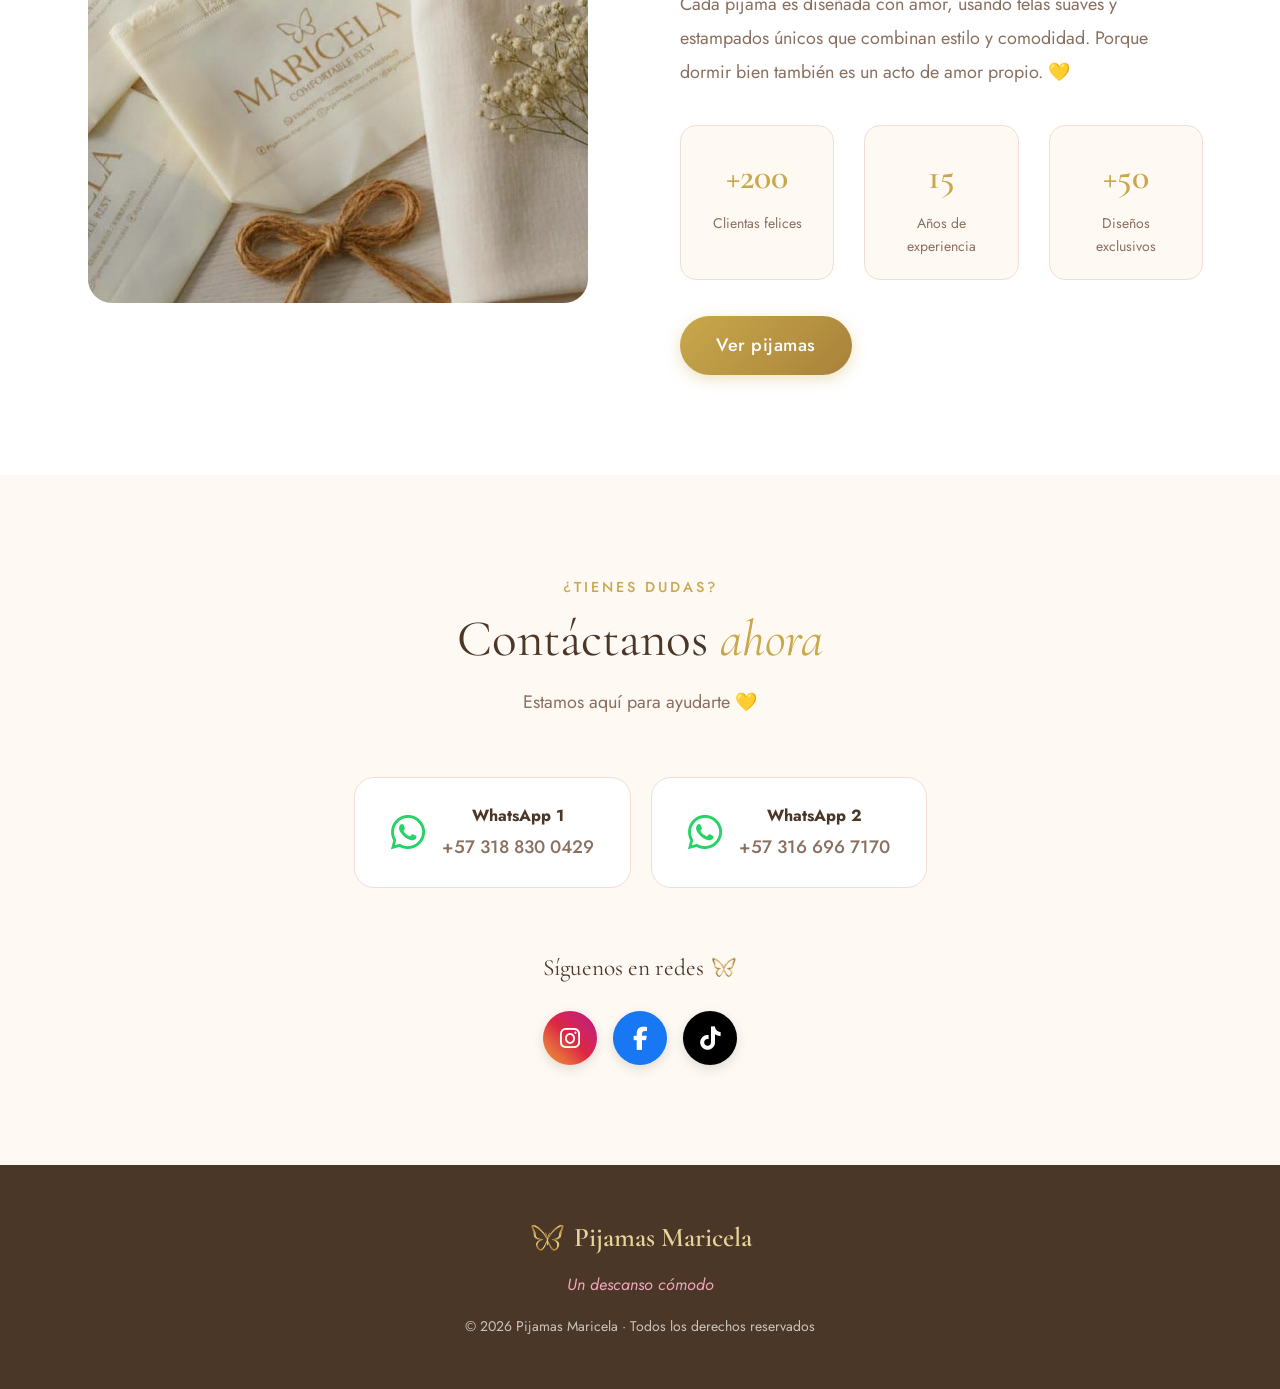
==== commit 0382373a: "Update WhatsApp contact number to +57 3166967170 for all buy/contact links" ====
--- a/index.html
+++ b/index.html
@@ -131,7 +131,7 @@
     </p>
     <div class="hero-btns animate-fade-up delay-5">
       <a href="#catalogo" class="btn-primary">Ver catálogo</a>
-      <a href="https://wa.me/573188300429" target="_blank" class="btn-outline">
+      <a href="https://wa.me/573166967170" target="_blank" class="btn-outline">
         <i class="fab fa-whatsapp"></i> Escribir ahora
       </a>
     </div>
@@ -204,8 +204,8 @@
         <p class="product-desc">S, M, L, XL</p>
         <p class="product-price">$59.900 COP</p>
 
-        <a class="btn-buy"
-           href="https://wa.me/573188300429?text=Hola%20Maricela!%20Quiero%20la%20Pijama%20Tulip%C3%A1n%20%F0%9F%8C%B8"
+          <a class="btn-buy"
+            href="https://wa.me/573166967170?text=Hola%20Maricela!%20Quiero%20la%20Pijama%20Tulip%C3%A1n%20%F0%9F%8C%B8"
            target="_blank"
            data-product="1">
           <i class="fab fa-whatsapp"></i> Comprar
@@ -245,10 +245,10 @@
       </div>
       <div class="product-info">
         <h3 class="product-name">Pijama Luna</h3>
-        <p class="product-desc">Diseño romántico con lunas y estrellas, corte holgado y cómodo.</p>
+        <p class="product-desc">Conjunto ligero y delicado, con blusa de tiras y short cómodo para descansar con frescura.</p>
         <p class="product-price">$XX.000 COP</p>
-        <a class="btn-buy"
-           href="https://wa.me/573188300429?text=Hola%20Maricela!%20Quiero%20la%20Pijama%20Luna%20%F0%9F%8C%99"
+          <a class="btn-buy"
+            href="https://wa.me/573166967170?text=Hola%20Maricela!%20Quiero%20la%20Pijama%20Luna%20%F0%9F%8C%99"
            target="_blank" data-product="2">
           <i class="fab fa-whatsapp"></i> Comprar
         </a>
@@ -284,10 +284,10 @@
       </div>
       <div class="product-info">
         <h3 class="product-name">Pijama Primavera</h3>
-        <p class="product-desc">Estampado de flores pequeñas, fresco y delicado para el descanso.</p>
+        <p class="product-desc">Conjunto elegante y suave, con blusa de tiras y pantalón largo para un descanso cómodo y sofisticado</p>
         <p class="product-price">$XX.000 COP</p>
-        <a class="btn-buy"
-           href="https://wa.me/573188300429?text=Hola%20Maricela!%20Quiero%20la%20Pijama%20Primavera%20%F0%9F%8C%BA"
+          <a class="btn-buy"
+            href="https://wa.me/573166967170?text=Hola%20Maricela!%20Quiero%20la%20Pijama%20Primavera%20%F0%9F%8C%BA"
            target="_blank" data-product="3">
           <i class="fab fa-whatsapp"></i> Comprar
         </a>
@@ -321,11 +321,11 @@
         <!-- <div class="product-tag">Exclusivo</div> -->
       </div>
       <div class="product-info">
-        <h3 class="product-name">Pijama Dorada</h3>
-        <p class="product-desc">Conjunto elegante con detalles dorados, perfecta para regalar.</p>
+        <h3 class="product-name">Pijama Brillo de Seda</h3>
+        <p class="product-desc">Batica suave con caída elegante, cinturón ajustable y un estilo delicado para tus momentos de descanso.</p>
         <p class="product-price">$XX.000 COP</p>
-        <a class="btn-buy"
-           href="https://wa.me/573188300429?text=Hola%20Maricela!%20Quiero%20la%20Pijama%20Dorada%20%F0%9F%92%AB"
+          <a class="btn-buy"
+            href="https://wa.me/573166967170?text=Hola%20Maricela!%20Quiero%20la%20Pijama%20Dorada%20%F0%9F%92%AB"
            target="_blank" data-product="4">
           <i class="fab fa-whatsapp"></i> Comprar
         </a>
@@ -359,10 +359,10 @@
       </div>
       <div class="product-info">
         <h3 class="product-name">Pijama Mariposa</h3>
-        <p class="product-desc">Diseño especial con mariposas, la más femenina de la colección.</p>
+        <p class="product-desc">Conjunto cómodo y sofisticado, con acabado brillante y detalles delicados que realzan su diseño.</p>
         <p class="product-price">$XX.000 COP</p>
-        <a class="btn-buy"
-           href="https://wa.me/573188300429?text=Hola%20Maricela!%20Quiero%20la%20Pijama%20Mariposa%20%F0%9F%A6%8B"
+          <a class="btn-buy"
+            href="https://wa.me/573166967170?text=Hola%20Maricela!%20Quiero%20la%20Pijama%20Mariposa%20%F0%9F%A6%8B"
            target="_blank" data-product="5">
           <i class="fab fa-whatsapp"></i> Comprar
         </a>
@@ -385,17 +385,17 @@
         </div>
 
         <div class="color-dots" data-product="6">
-          <span class="dot active" style="background:#e8b4b8" data-color="Coral"  data-index="0" title="Coral"></span>
-          <span class="dot"        style="background:#c4b8e8" data-color="Morado" data-index="1" title="Morado"></span>
-        </div>
-        <div class="color-label" id="color-label-6">Coral</div>
-      </div>
-      <div class="product-info">
-        <h3 class="product-name">Pijama Tulipán</h3>
-        <p class="product-desc">Suave y fresca, con bordado de tulipanes en el bolsillo del pecho.</p>
-        <p class="product-price">$XX.000 COP</p>
-        <a class="btn-buy"
-           href="https://wa.me/573188300429?text=Hola%20Maricela!%20Quiero%20la%20Pijama%20Tulip%C3%A1n%20%F0%9F%8C%B7"
+          <span class="dot active" style="background:#ddaeb5" data-color="Rosado"  data-index="0" title="Rosado"></span>
+          <span class="dot"        style="background:#5C8BB2" data-color="Celeste" data-index="1" title="Celeste"></span>
+        </div>
+        <div class="color-label" id="color-label-6">Rosado</div>
+      </div>
+      <div class="product-info">
+        <h3 class="product-name">Pijama Dulce Jardín</h3>
+        <p class="product-desc">Frescas y delicadas con estampado floral, detalles suaves y un diseño cómodo.</p>
+        <p class="product-price">$64.900 COP</p>
+          <a class="btn-buy"
+            href="https://wa.me/573166967170?text=Hola%20Maricela!%20Quiero%20la%20Pijama%20Tulip%C3%A1n%20%F0%9F%8C%B7"
            target="_blank" data-product="6">
           <i class="fab fa-whatsapp"></i> Comprar
         </a>
@@ -419,19 +419,19 @@
         </div>
 
         <div class="color-dots" data-product="7">
-          <span class="dot active" style="background:#f5deb3" data-color="Beige"    data-index="0" title="Beige"></span>
-          <span class="dot"        style="background:#dda0dd" data-color="Ciruela"  data-index="1" title="Ciruela"></span>
-          <span class="dot"        style="background:#98d8c8" data-color="Turquesa" data-index="2" title="Turquesa"></span>
-        </div>
-        <div class="color-label" id="color-label-7">Beige</div>
-        <div class="product-tag">Oferta</div>
-      </div>
-      <div class="product-info">
-        <h3 class="product-name">Pijama Estrella</h3>
-        <p class="product-desc">Conjunto con estrellas bordadas, elegante y muy cómodo para dormir.</p>
-        <p class="product-price">$XX.000 COP</p>
-        <a class="btn-buy"
-           href="https://wa.me/573188300429?text=Hola%20Maricela!%20Quiero%20la%20Pijama%20Estrella%20%E2%AD%90"
+          <span class="dot active" style="background:#E8A6C0" data-color="Rosado"    data-index="0" title="Rosado"></span>
+          <span class="dot"        style="background:#8FAFCC" data-color="Celeste"  data-index="1" title="Celeste"></span>
+          <span class="dot"        style="background:#7FA6C9" data-color="Azul" data-index="2" title="Azul"></span>
+        </div>
+        <div class="color-label" id="color-label-7">Rosado</div>
+        
+      </div>
+      <div class="product-info">
+        <h3 class="product-name">Pijama Jardín de Ensueño</h3>
+        <p class="product-desc">Conjuntos florales de descanso, suaves y frescos, con detalles delicados y estilo femenino.</p>
+        <p class="product-price">$55.000 COP</p>
+          <a class="btn-buy"
+            href="https://wa.me/573166967170?text=Hola%20Maricela!%20Quiero%20la%20Pijama%20Estrella%20%E2%AD%90"
            target="_blank" data-product="7">
           <i class="fab fa-whatsapp"></i> Comprar
         </a>
@@ -456,11 +456,11 @@
 
   <div class="video-marquee">
     <div class="video-track" id="videoTrack" data-videos='[
-      "Video-01.mp4",
-      "Video-02.mp4",
-      "Video-03.mp4",
-      "Video-04.mp4",
-      "Video-05.mp4"
+      "video-01.mp4",
+      "video-02.mp4",
+      "video-03.mp4",
+      "video-04.mp4",
+      "video-05.mp4"
     ]'>
     </div>
   </div>
@@ -521,8 +521,8 @@
   </div>
 
   <div class="contacto-cards">
-    <a class="contact-card whatsapp animate-on-scroll"
-       href="https://wa.me/573188300429?text=Hola%20Maricela!%20Quiero%20informaci%C3%B3n%20sobre%20sus%20pijamas%20%F0%9F%8C%B8"
+     <a class="contact-card whatsapp animate-on-scroll"
+       href="https://wa.me/573166967170?text=Hola%20Maricela!%20Quiero%20informaci%C3%B3n%20sobre%20sus%20pijamas%20%F0%9F%8C%B8"
        target="_blank">
       <i class="fab fa-whatsapp"></i>
       <div>
@@ -575,7 +575,7 @@
 
 
 <a class="whatsapp-float"
-   href="https://wa.me/573188300429?text=Hola%20Maricela!%20Quiero%20informaci%C3%B3n%20%F0%9F%8C%B8"
+  href="https://wa.me/573166967170?text=Hola%20Maricela!%20Quiero%20informaci%C3%B3n%20%F0%9F%8C%B8"
    target="_blank"
    title="Escríbenos por WhatsApp">
   <i class="fab fa-whatsapp"></i>
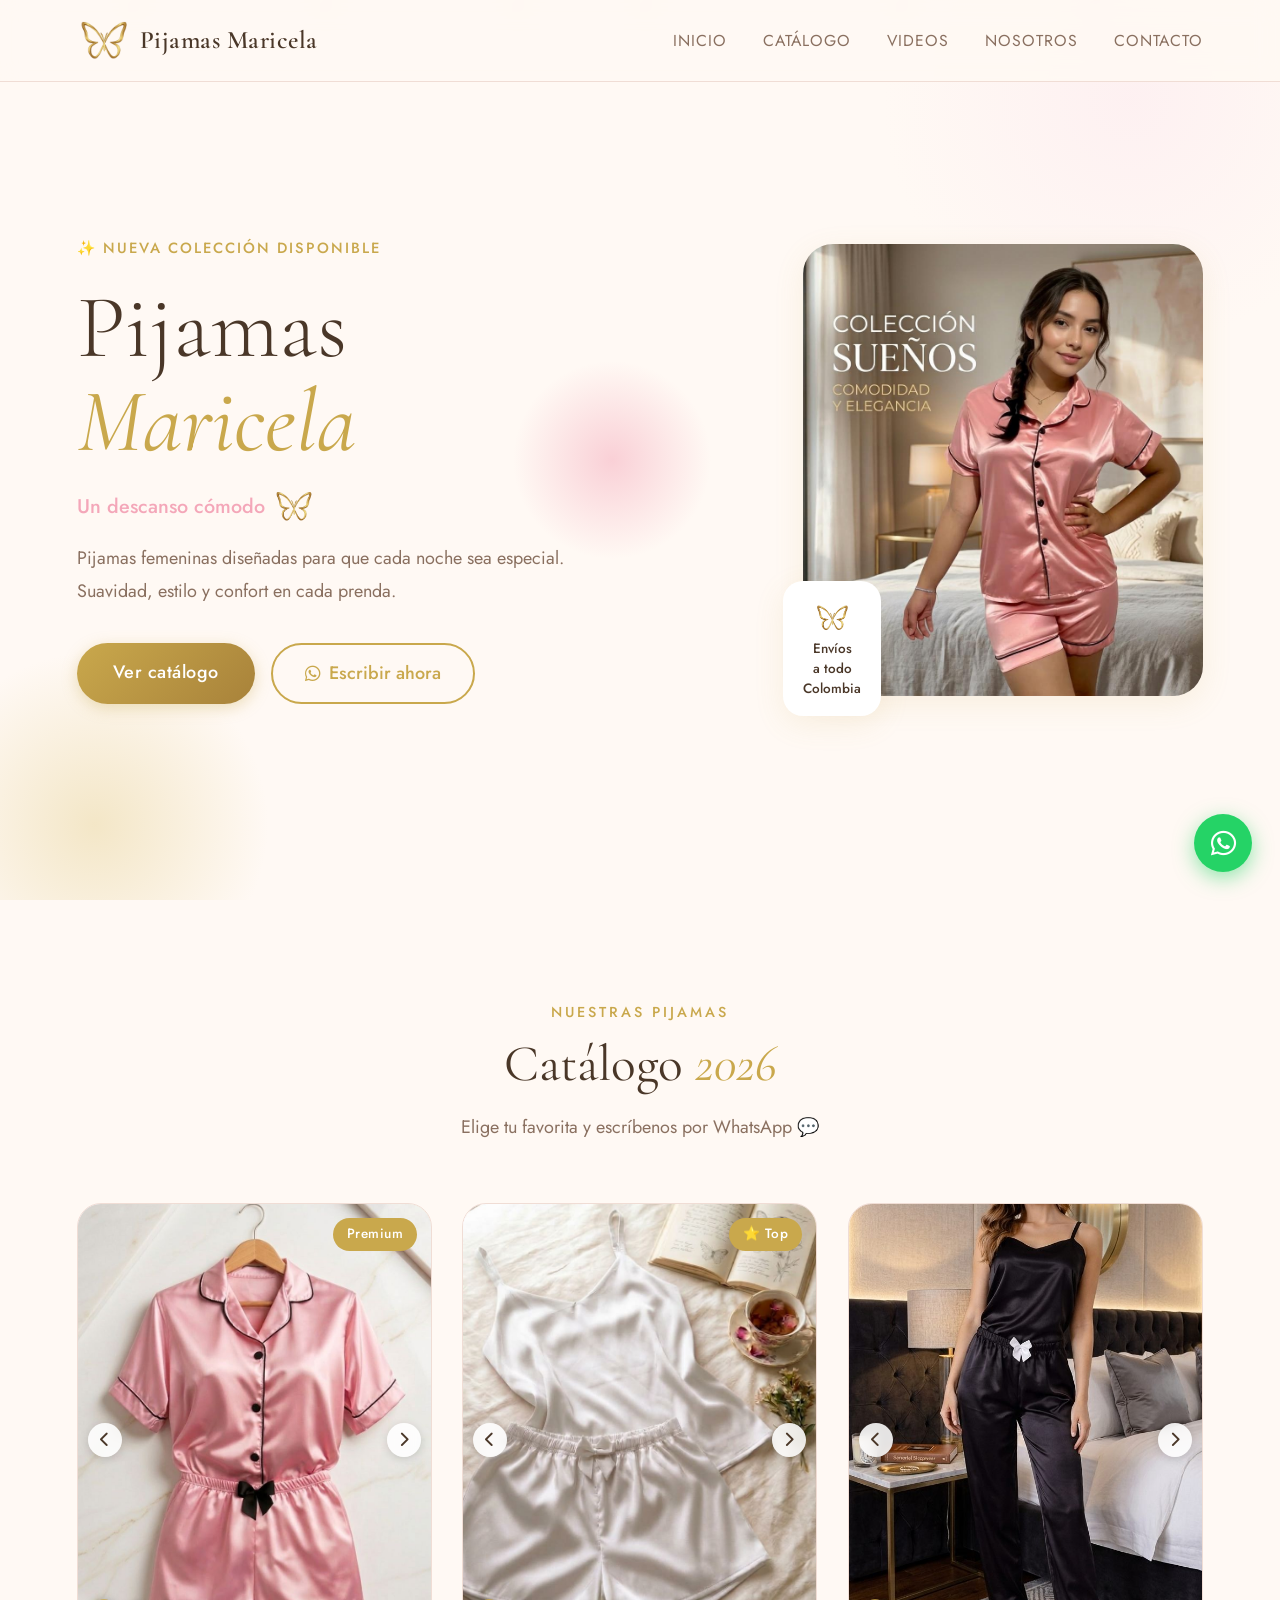
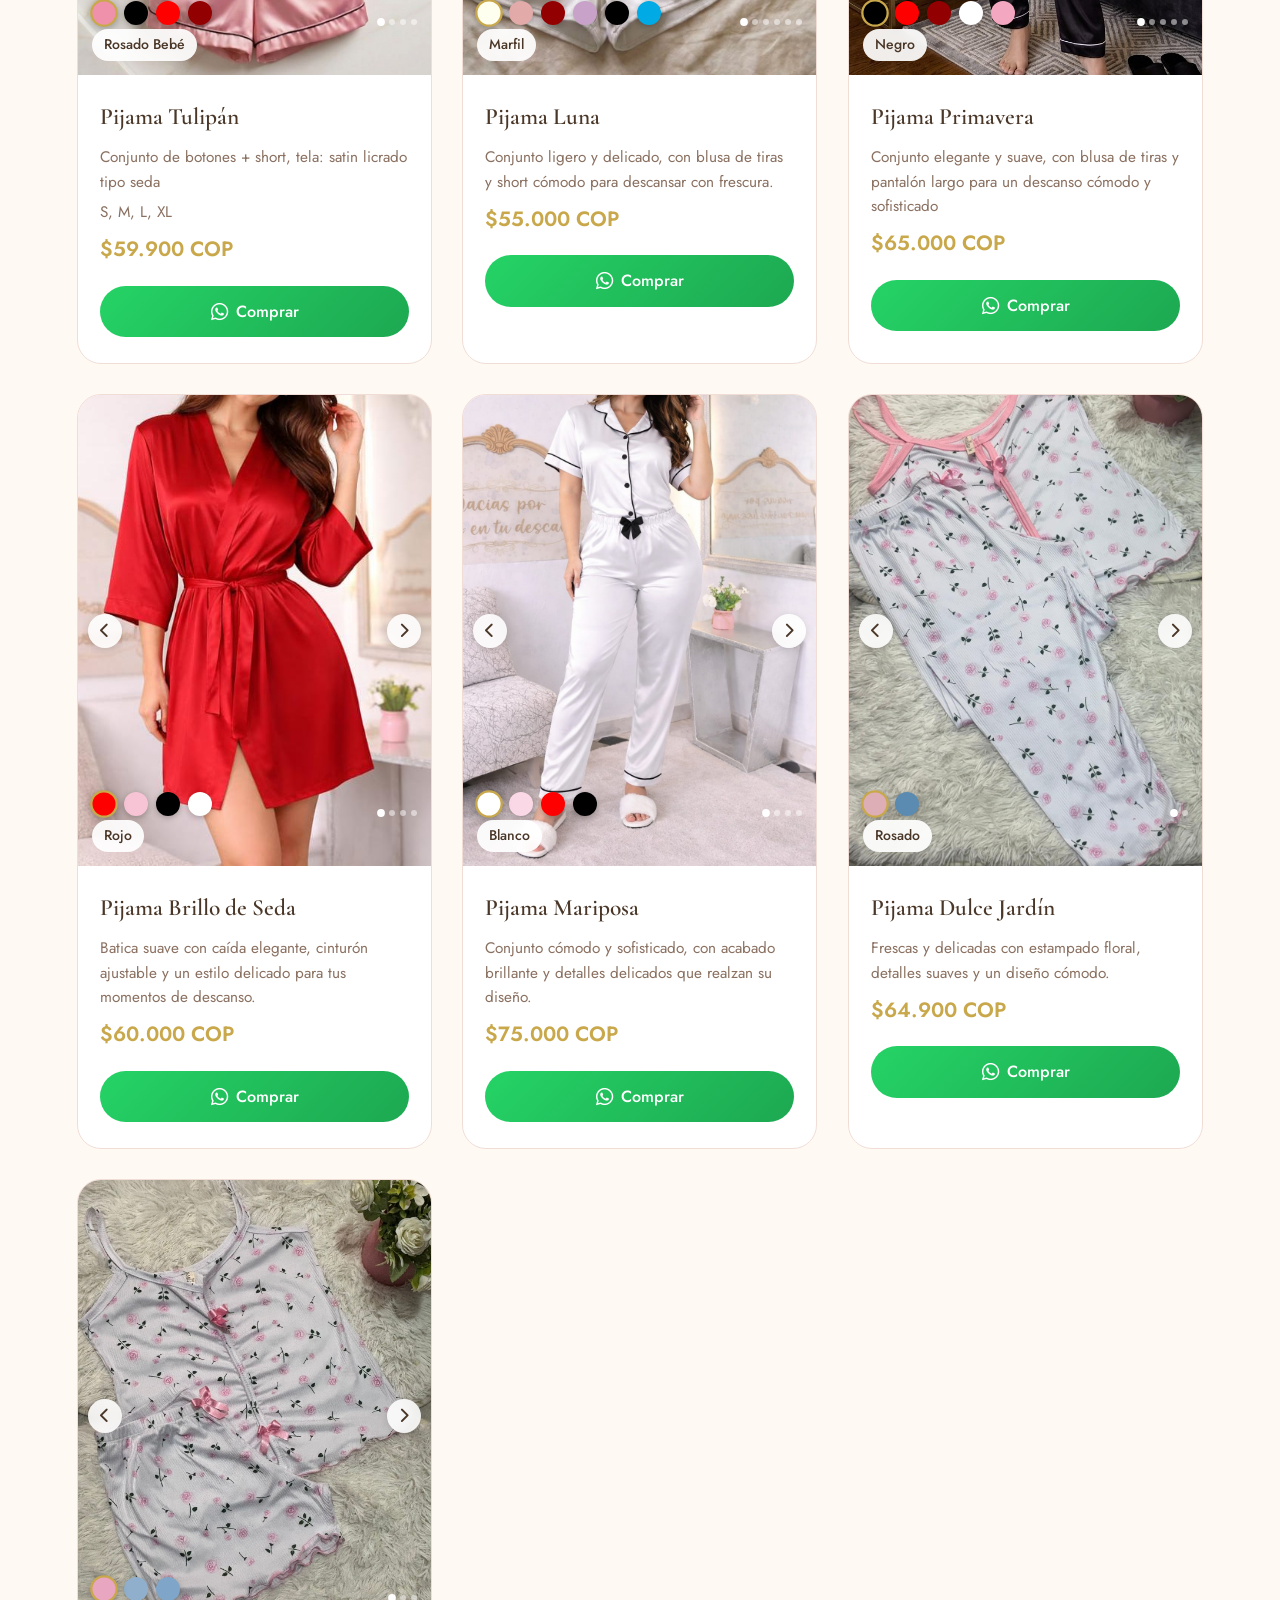
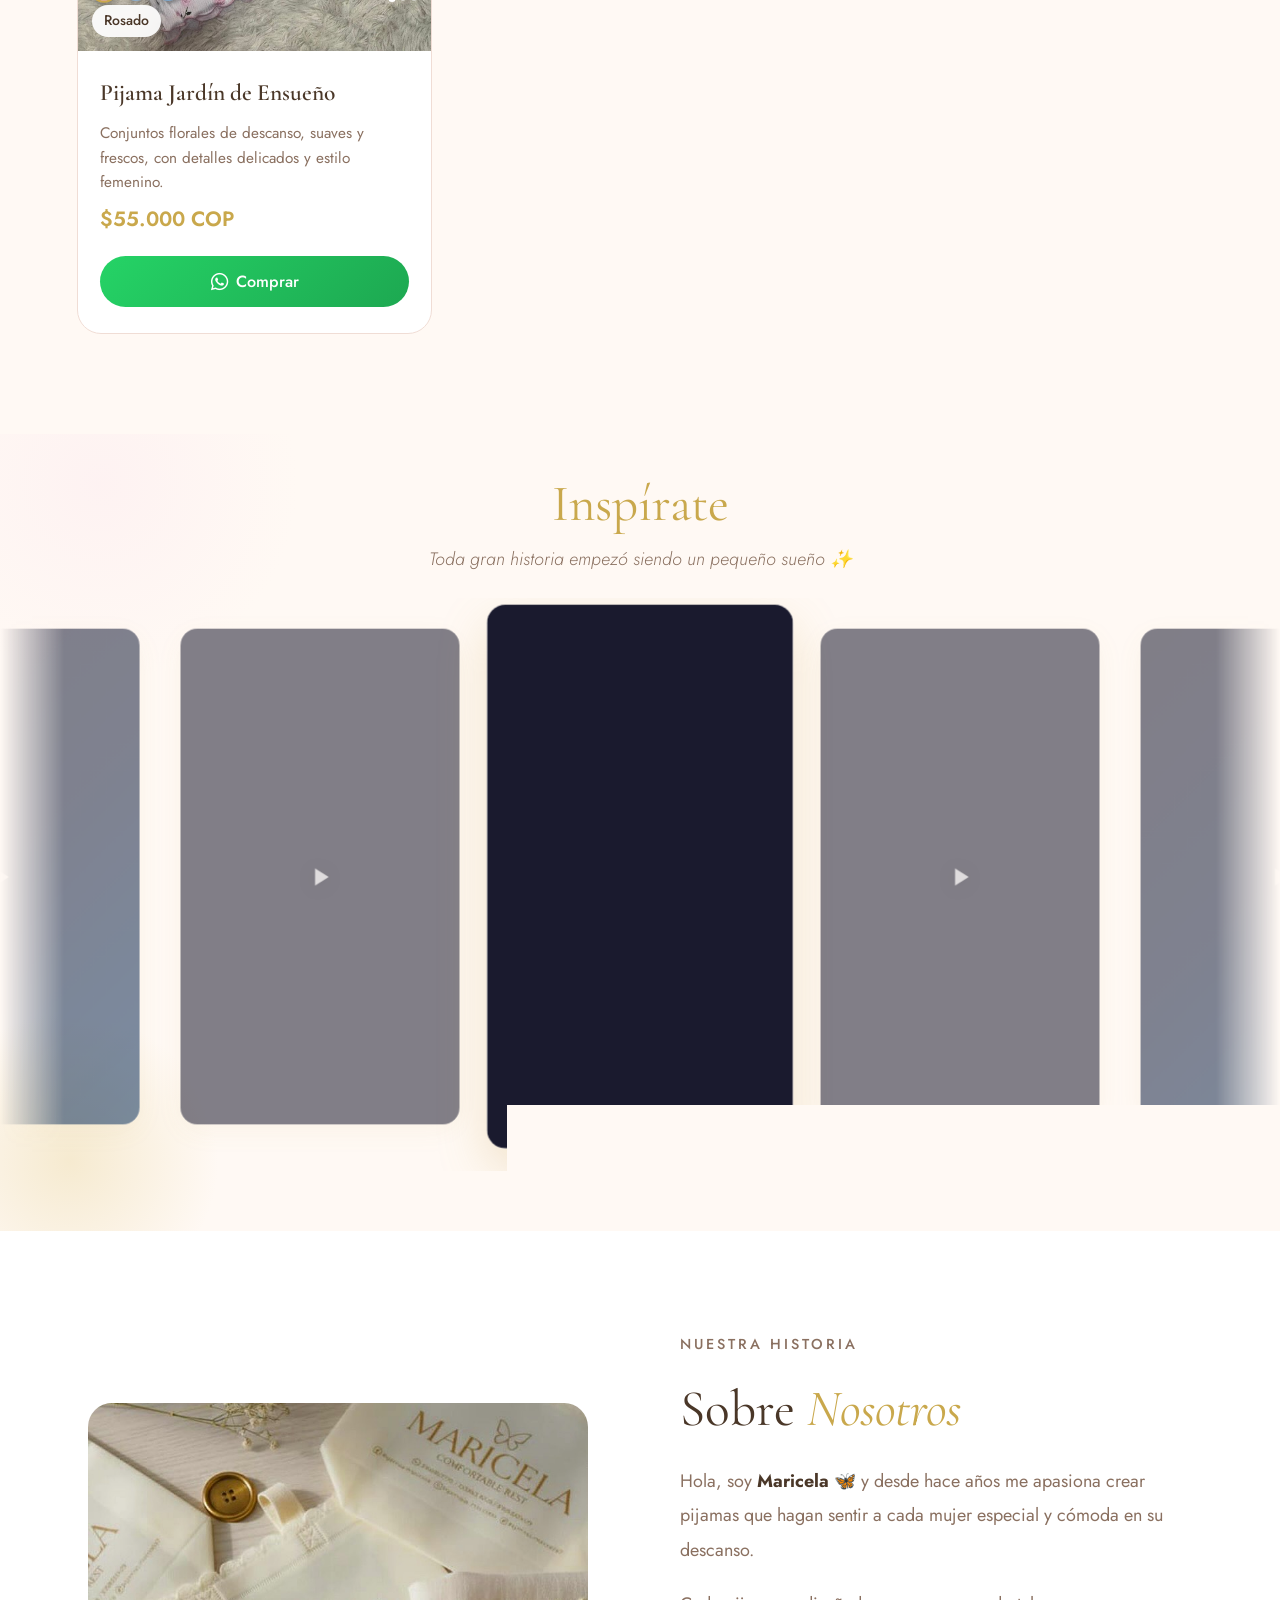
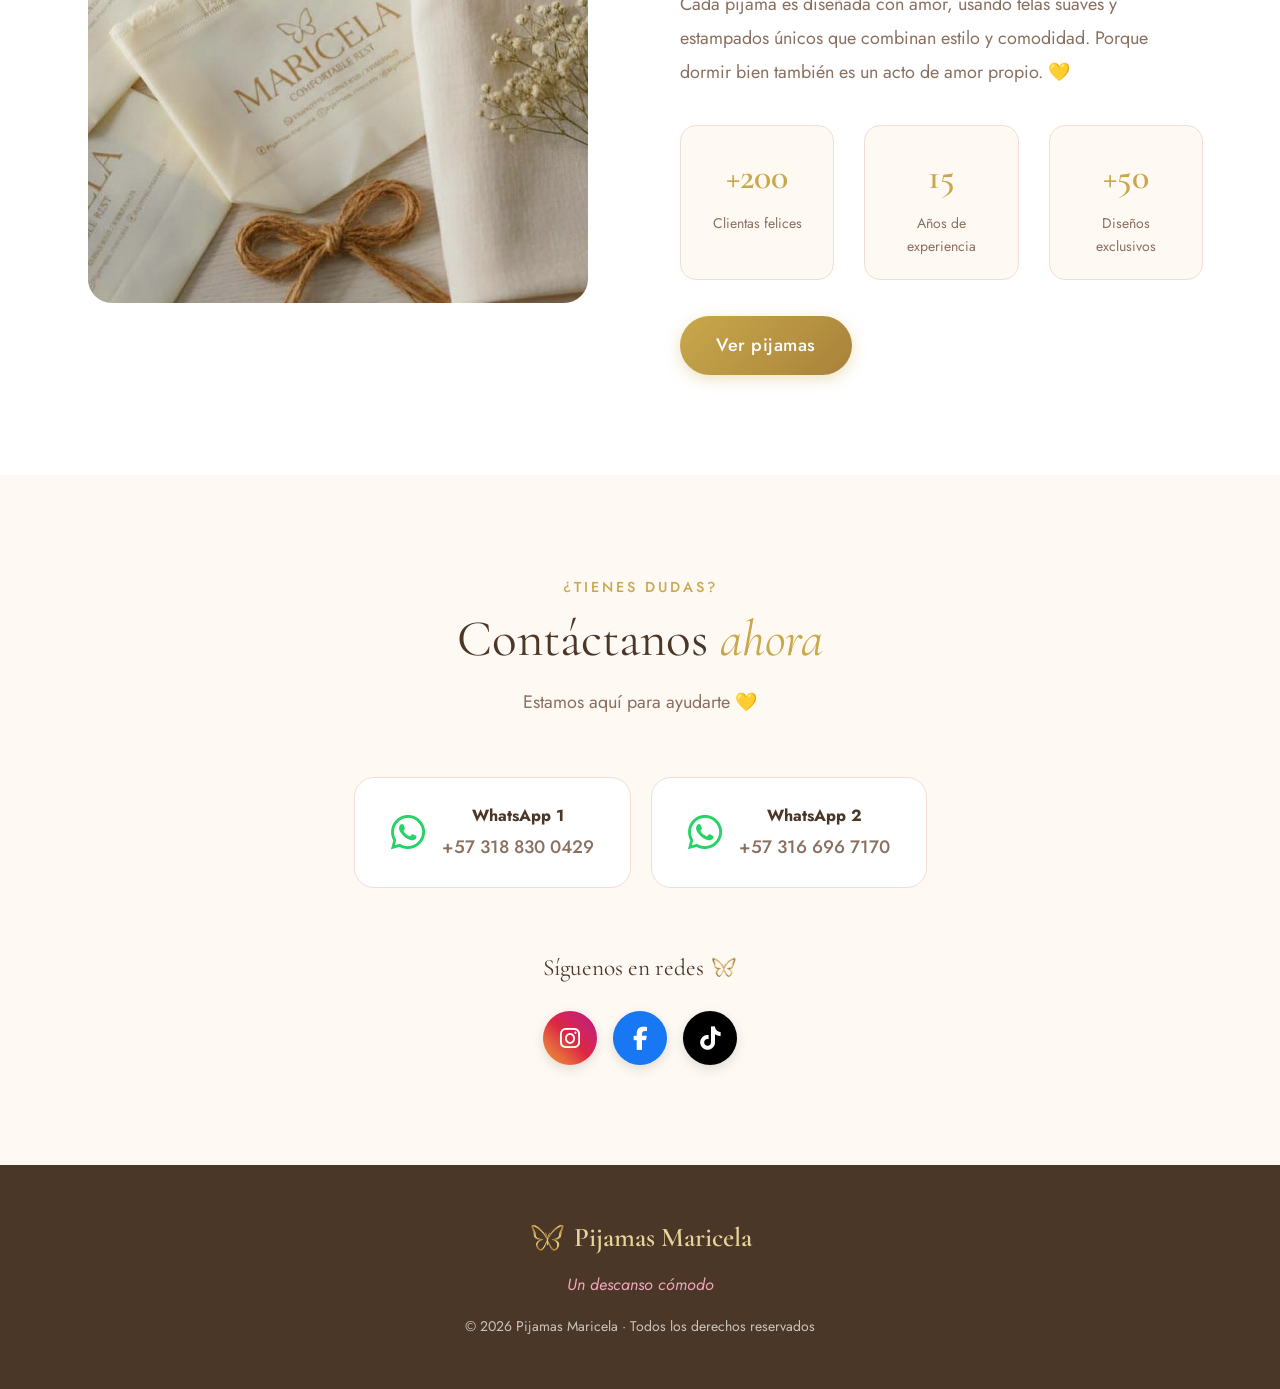
==== commit 3db9b943: "Floating WhatsApp: set prefilled message to user text" ====
--- a/index.html
+++ b/index.html
@@ -246,7 +246,7 @@
       <div class="product-info">
         <h3 class="product-name">Pijama Luna</h3>
         <p class="product-desc">Conjunto ligero y delicado, con blusa de tiras y short cómodo para descansar con frescura.</p>
-        <p class="product-price">$XX.000 COP</p>
+        <p class="product-price">$55.000 COP</p>
           <a class="btn-buy"
             href="https://wa.me/573166967170?text=Hola%20Maricela!%20Quiero%20la%20Pijama%20Luna%20%F0%9F%8C%99"
            target="_blank" data-product="2">
@@ -285,7 +285,7 @@
       <div class="product-info">
         <h3 class="product-name">Pijama Primavera</h3>
         <p class="product-desc">Conjunto elegante y suave, con blusa de tiras y pantalón largo para un descanso cómodo y sofisticado</p>
-        <p class="product-price">$XX.000 COP</p>
+        <p class="product-price">$65.000 COP</p>
           <a class="btn-buy"
             href="https://wa.me/573166967170?text=Hola%20Maricela!%20Quiero%20la%20Pijama%20Primavera%20%F0%9F%8C%BA"
            target="_blank" data-product="3">
@@ -323,7 +323,7 @@
       <div class="product-info">
         <h3 class="product-name">Pijama Brillo de Seda</h3>
         <p class="product-desc">Batica suave con caída elegante, cinturón ajustable y un estilo delicado para tus momentos de descanso.</p>
-        <p class="product-price">$XX.000 COP</p>
+        <p class="product-price">$60.000 COP</p>
           <a class="btn-buy"
             href="https://wa.me/573166967170?text=Hola%20Maricela!%20Quiero%20la%20Pijama%20Dorada%20%F0%9F%92%AB"
            target="_blank" data-product="4">
@@ -360,7 +360,7 @@
       <div class="product-info">
         <h3 class="product-name">Pijama Mariposa</h3>
         <p class="product-desc">Conjunto cómodo y sofisticado, con acabado brillante y detalles delicados que realzan su diseño.</p>
-        <p class="product-price">$XX.000 COP</p>
+        <p class="product-price">$75.000 COP</p>
           <a class="btn-buy"
             href="https://wa.me/573166967170?text=Hola%20Maricela!%20Quiero%20la%20Pijama%20Mariposa%20%F0%9F%A6%8B"
            target="_blank" data-product="5">
@@ -575,7 +575,7 @@
 
 
 <a class="whatsapp-float"
-  href="https://wa.me/573166967170?text=Hola%20Maricela!%20Quiero%20informaci%C3%B3n%20%F0%9F%8C%B8"
+  href="https://wa.me/573166967170?text=hola%20maricela%2C%20quiero%20una%20pijama"
    target="_blank"
    title="Escríbenos por WhatsApp">
   <i class="fab fa-whatsapp"></i>
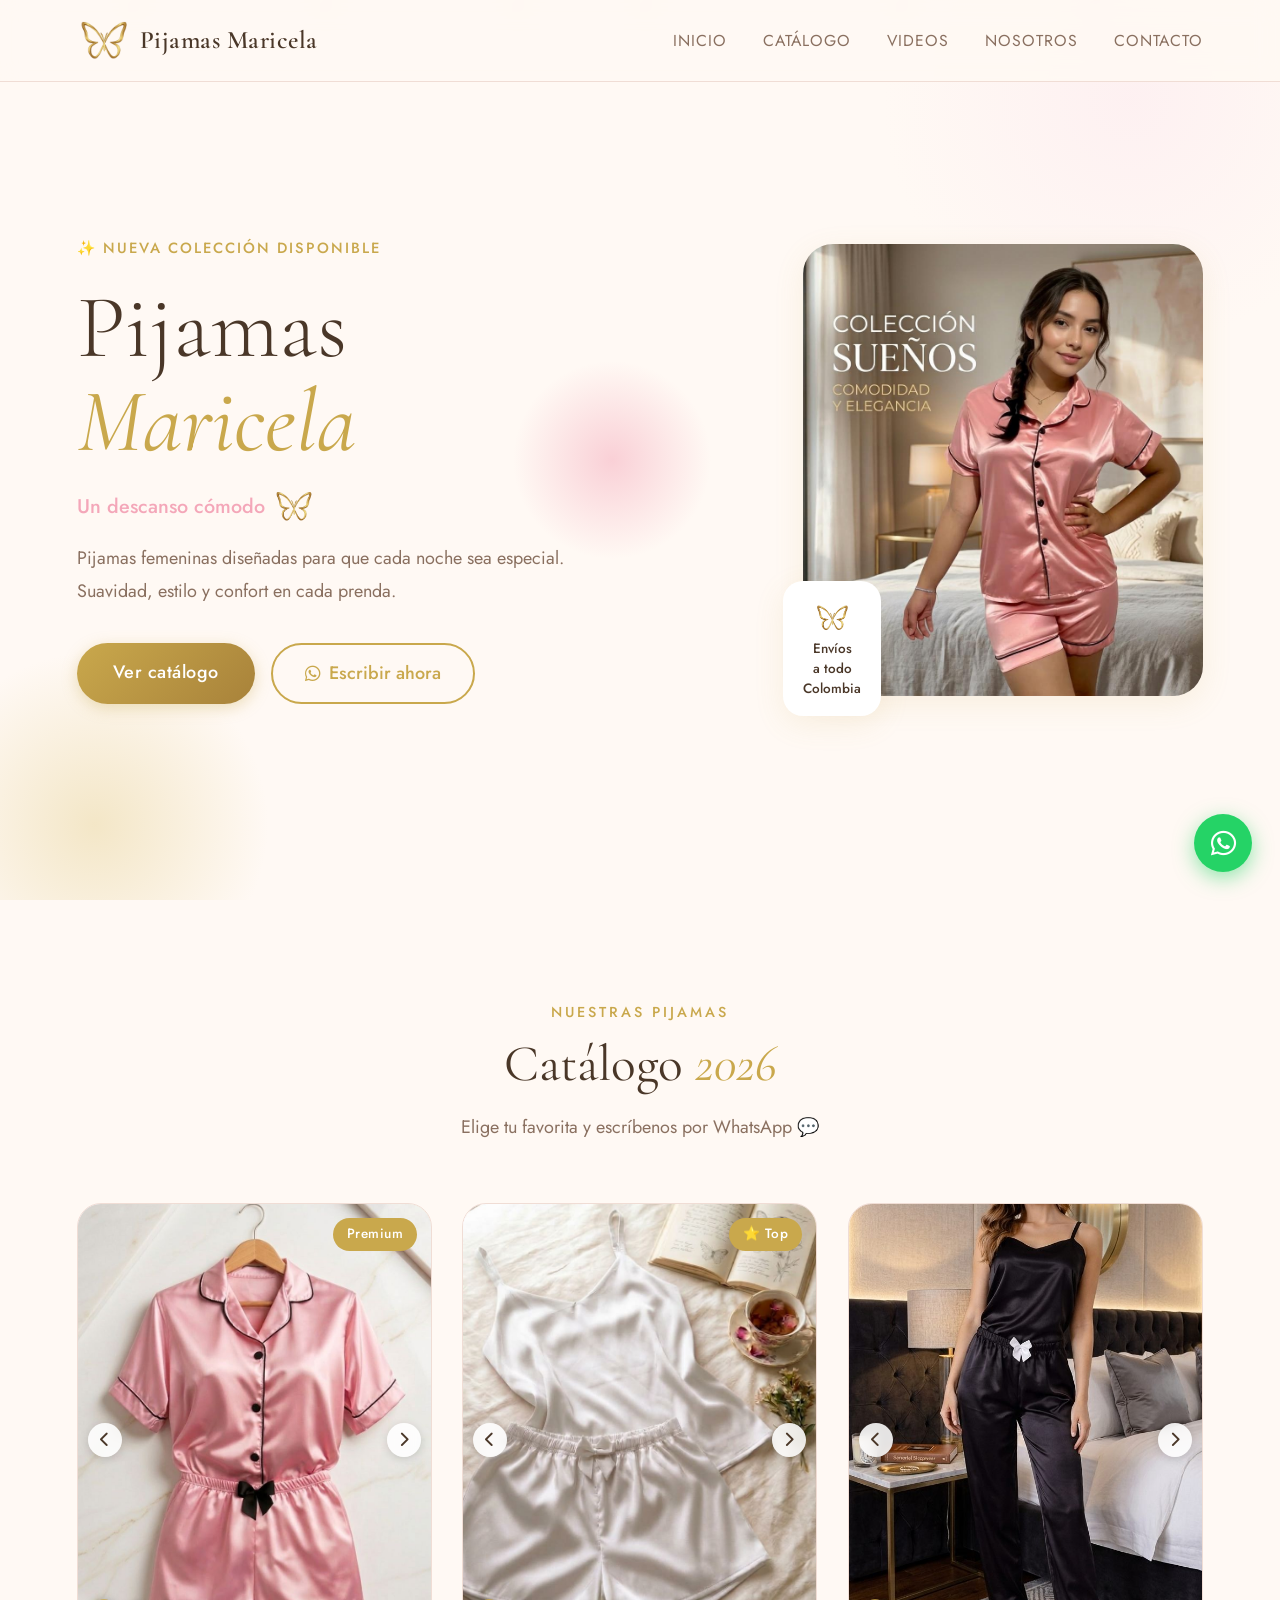
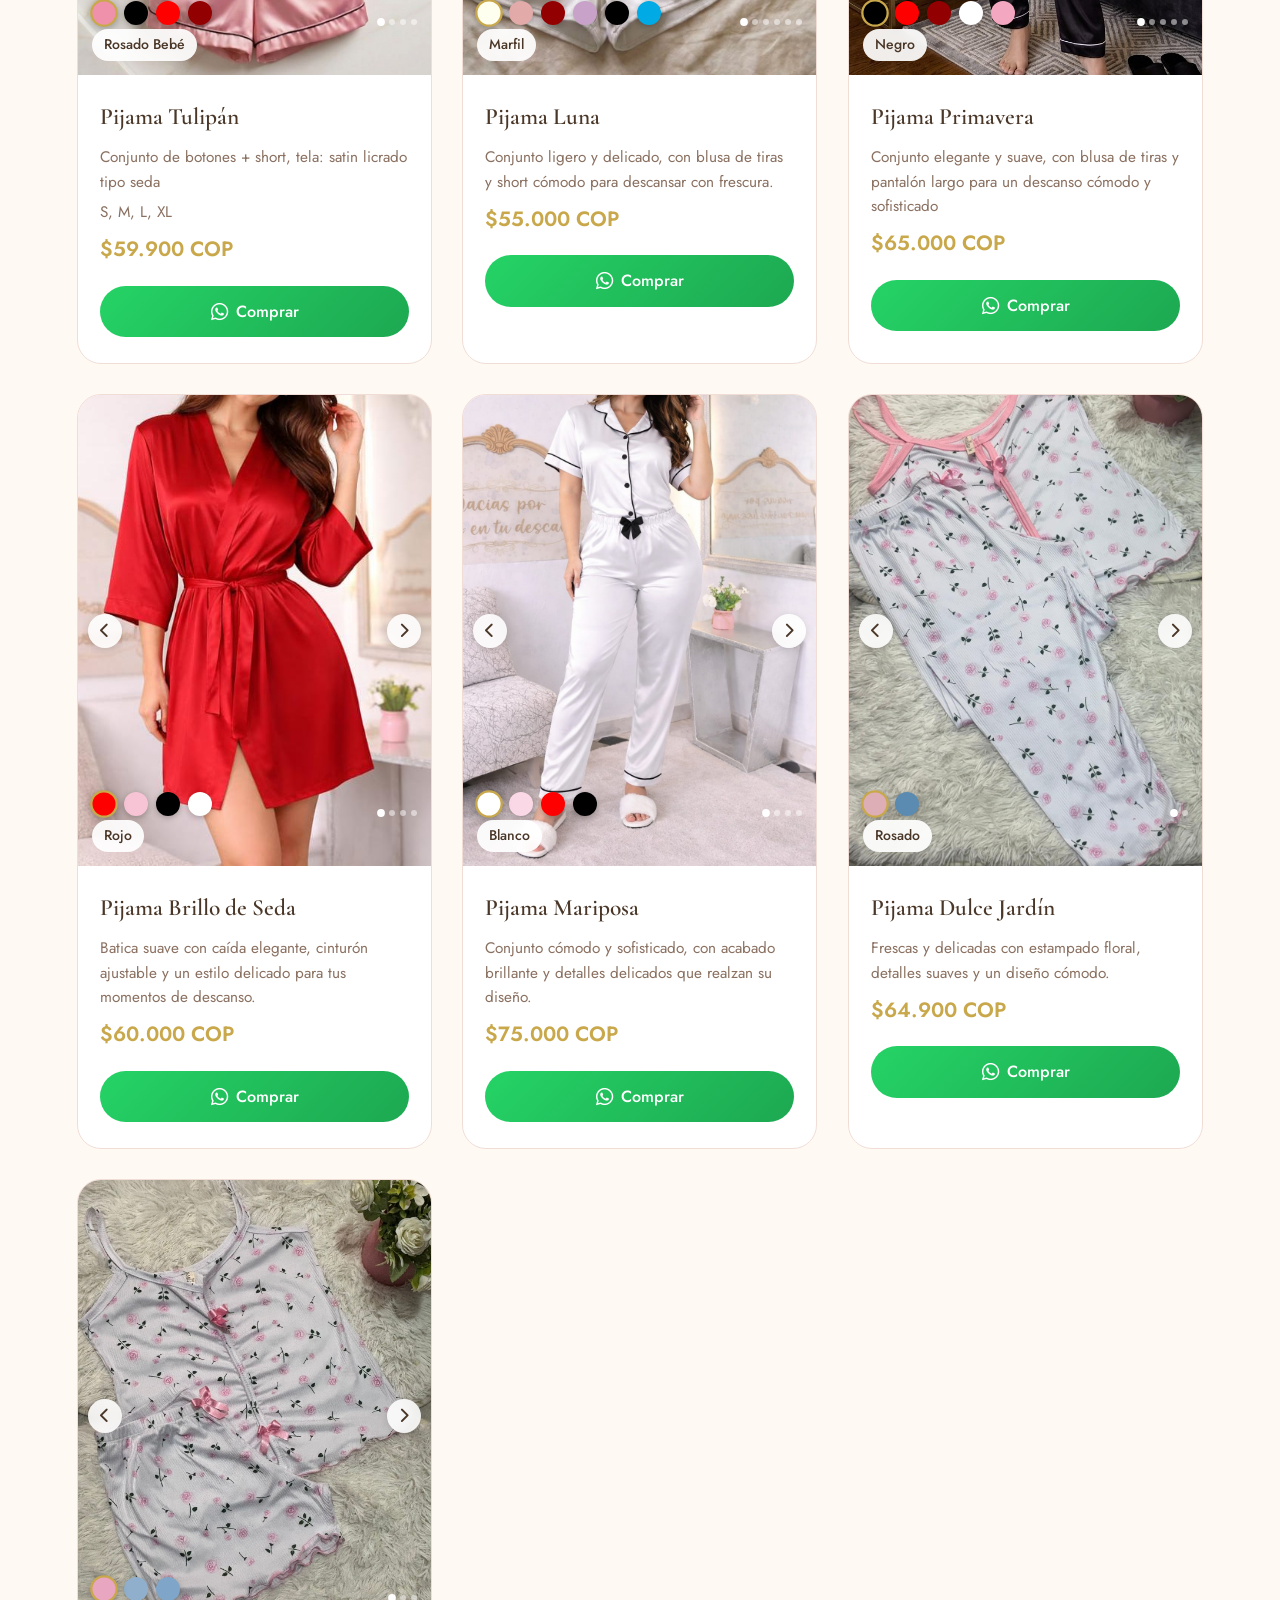
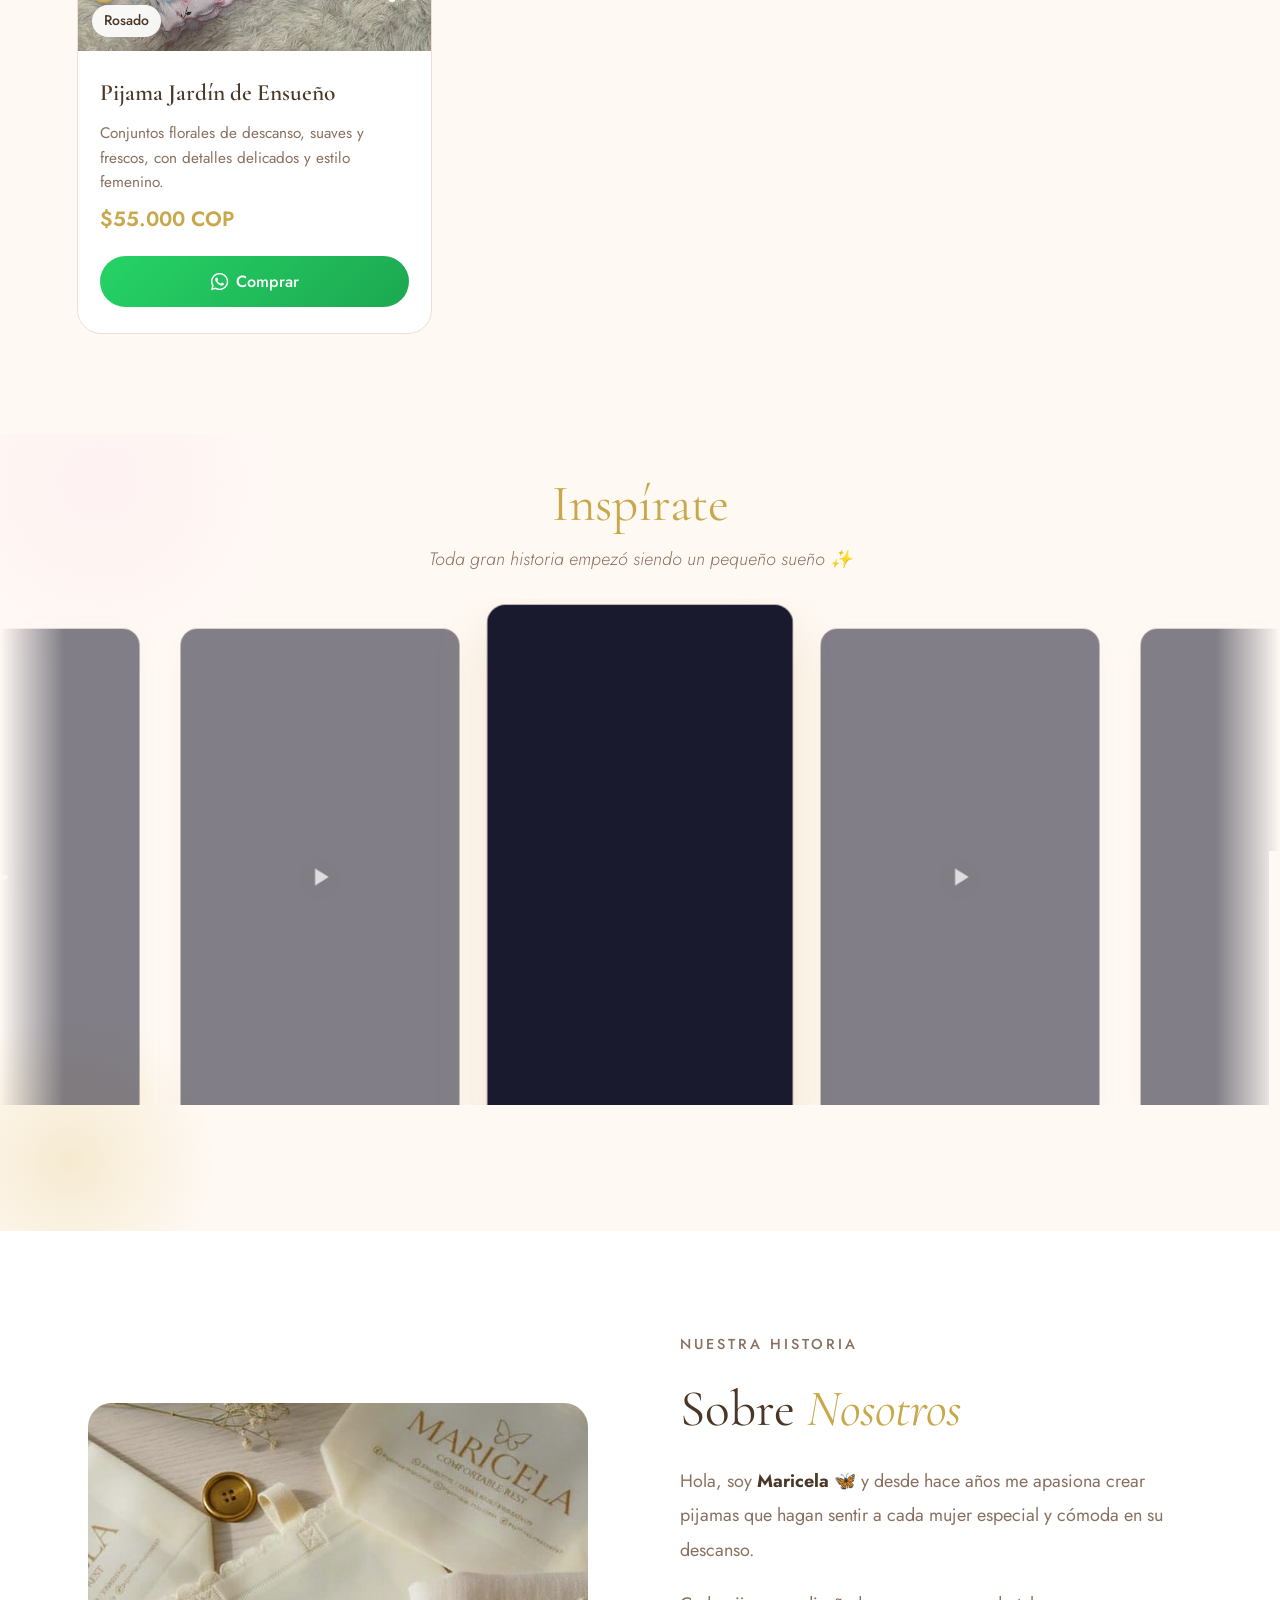
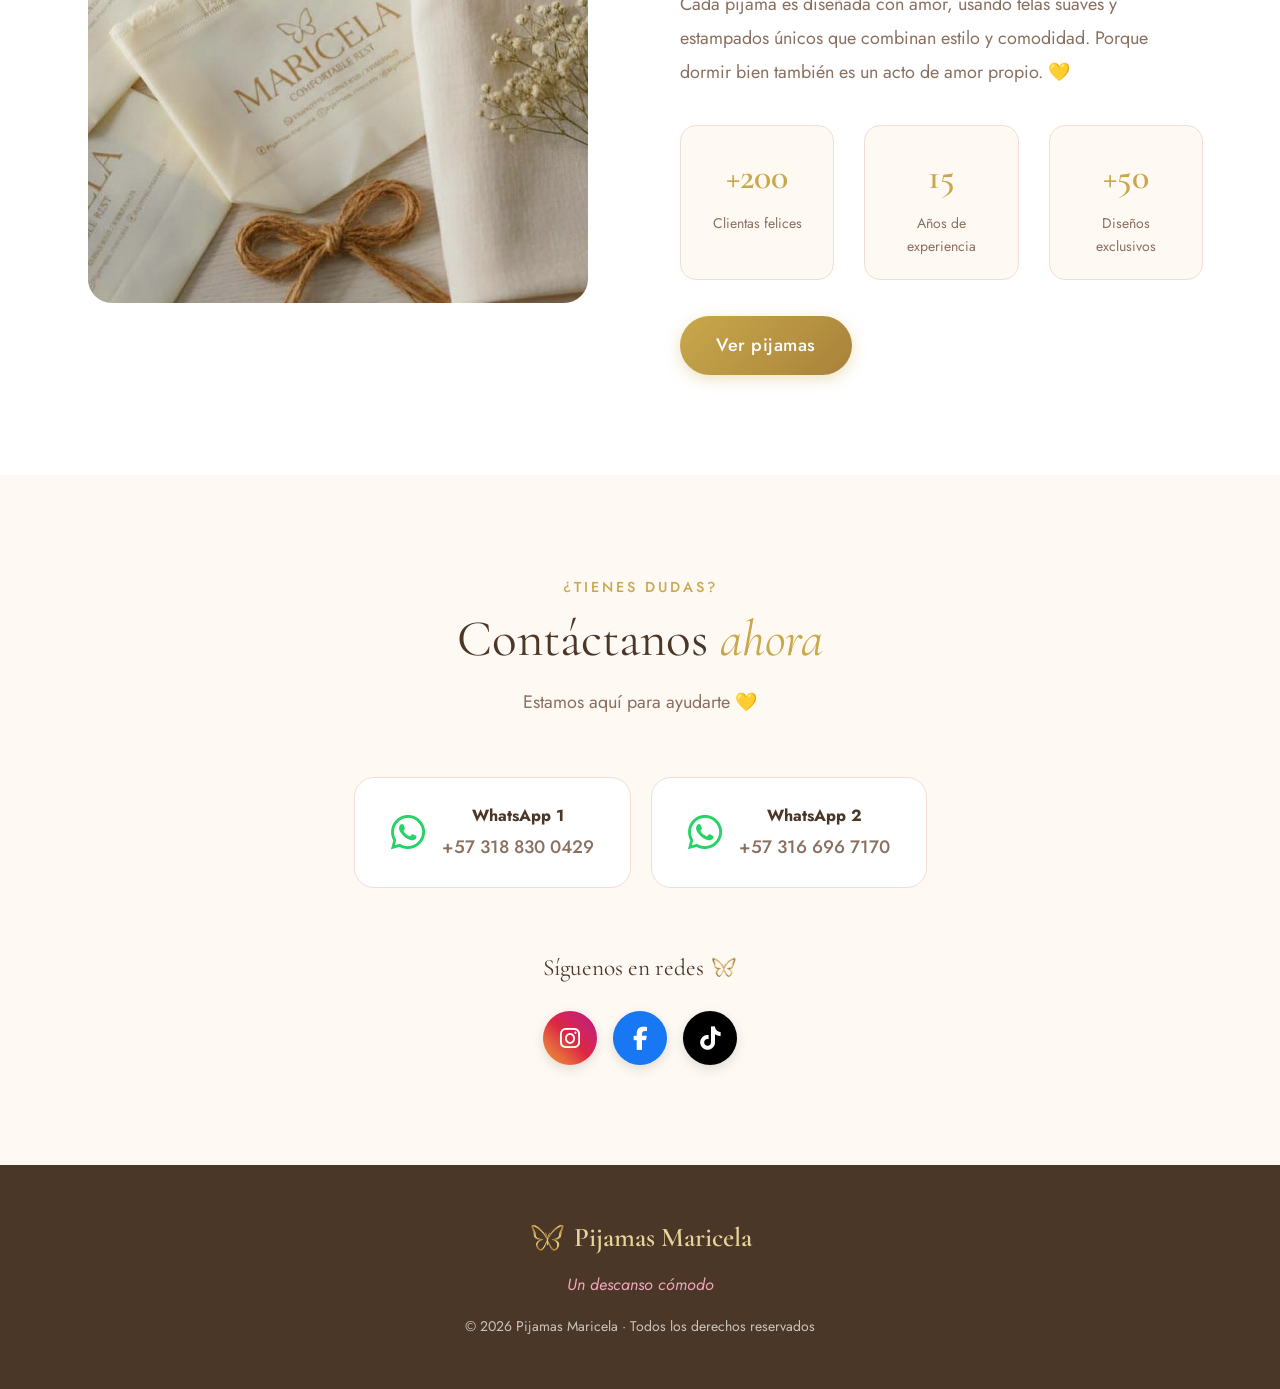
==== commit 844b64c1: "SEO: update title and meta descriptions (OG/Twitter) for better indexing" ====
--- a/index.html
+++ b/index.html
@@ -4,25 +4,25 @@
   <meta charset="UTF-8" />
   <meta name="viewport" content="width=device-width, initial-scale=1.0"/>
 
-  <title>Pijamas Maricela – Un descanso cómodo</title>
+  <title>Pijamas Maricela | Catálogo online</title>
 
   <!-- SEO Meta -->
-  <meta name="description" content="Pijamas Maricela – Pijamas femeninas diseñadas para que cada noche sea especial. Suavidad, estilo y confort en cada prenda. Envíos a todo Colombia.">
+  <meta name="description" content="Catálogo online de Pijamas Maricela — diseños cómodos, suaves y bonitos para cada noche. Envíos a toda Colombia. Compra fácil por WhatsApp.">
   <meta name="robots" content="index, follow">
   <link rel="canonical" href="https://pijamasmaricela.com">
 
   <!-- Open Graph -->
   <meta property="og:type" content="website">
-  <meta property="og:title" content="Pijamas Maricela – Un descanso cómodo">
-  <meta property="og:description" content="Pijamas femeninas diseñadas para que cada noche sea especial. Suavidad, estilo y confort en cada prenda.">
+  <meta property="og:title" content="Pijamas Maricela | Catálogo online">
+  <meta property="og:description" content="Catálogo online de Pijamas Maricela — diseños cómodos, suaves y bonitos. Compra por WhatsApp.">
   <meta property="og:image" content="https://pijamasmaricela.com/recursos/portada.jpeg">
   <meta property="og:url" content="https://pijamasmaricela.com">
   <meta property="og:locale" content="es_CO">
 
   <!-- Twitter Card -->
   <meta name="twitter:card" content="summary_large_image">
-  <meta name="twitter:title" content="Pijamas Maricela – Un descanso cómodo">
-  <meta name="twitter:description" content="Pijamas femeninas diseñadas para que cada noche sea especial.">
+  <meta name="twitter:title" content="Pijamas Maricela | Catálogo online">
+  <meta name="twitter:description" content="Catálogo online de Pijamas Maricela — diseños cómodos, suaves y bonitos. Compra por WhatsApp.">
   <meta name="twitter:image" content="https://pijamasmaricela.com/recursos/portada.jpeg">
 
   <!-- Structured data (JSON-LD) -->
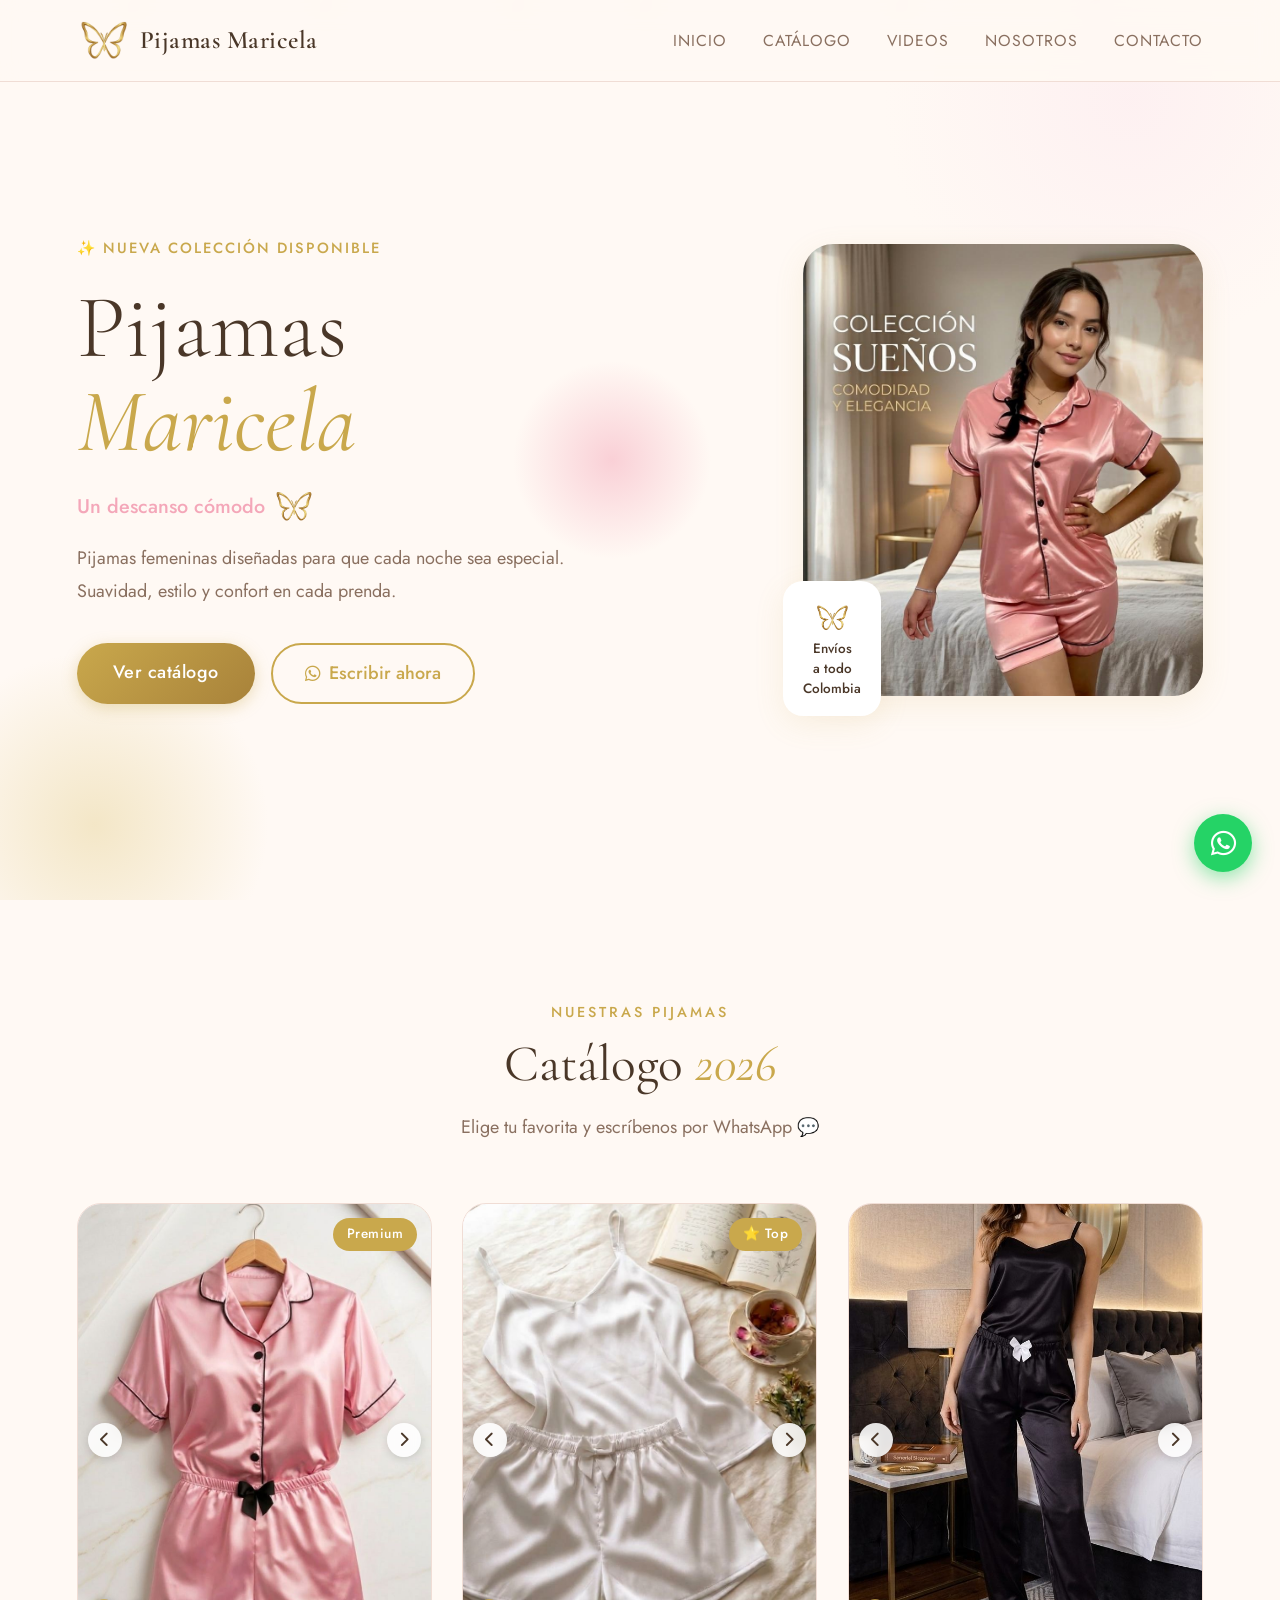
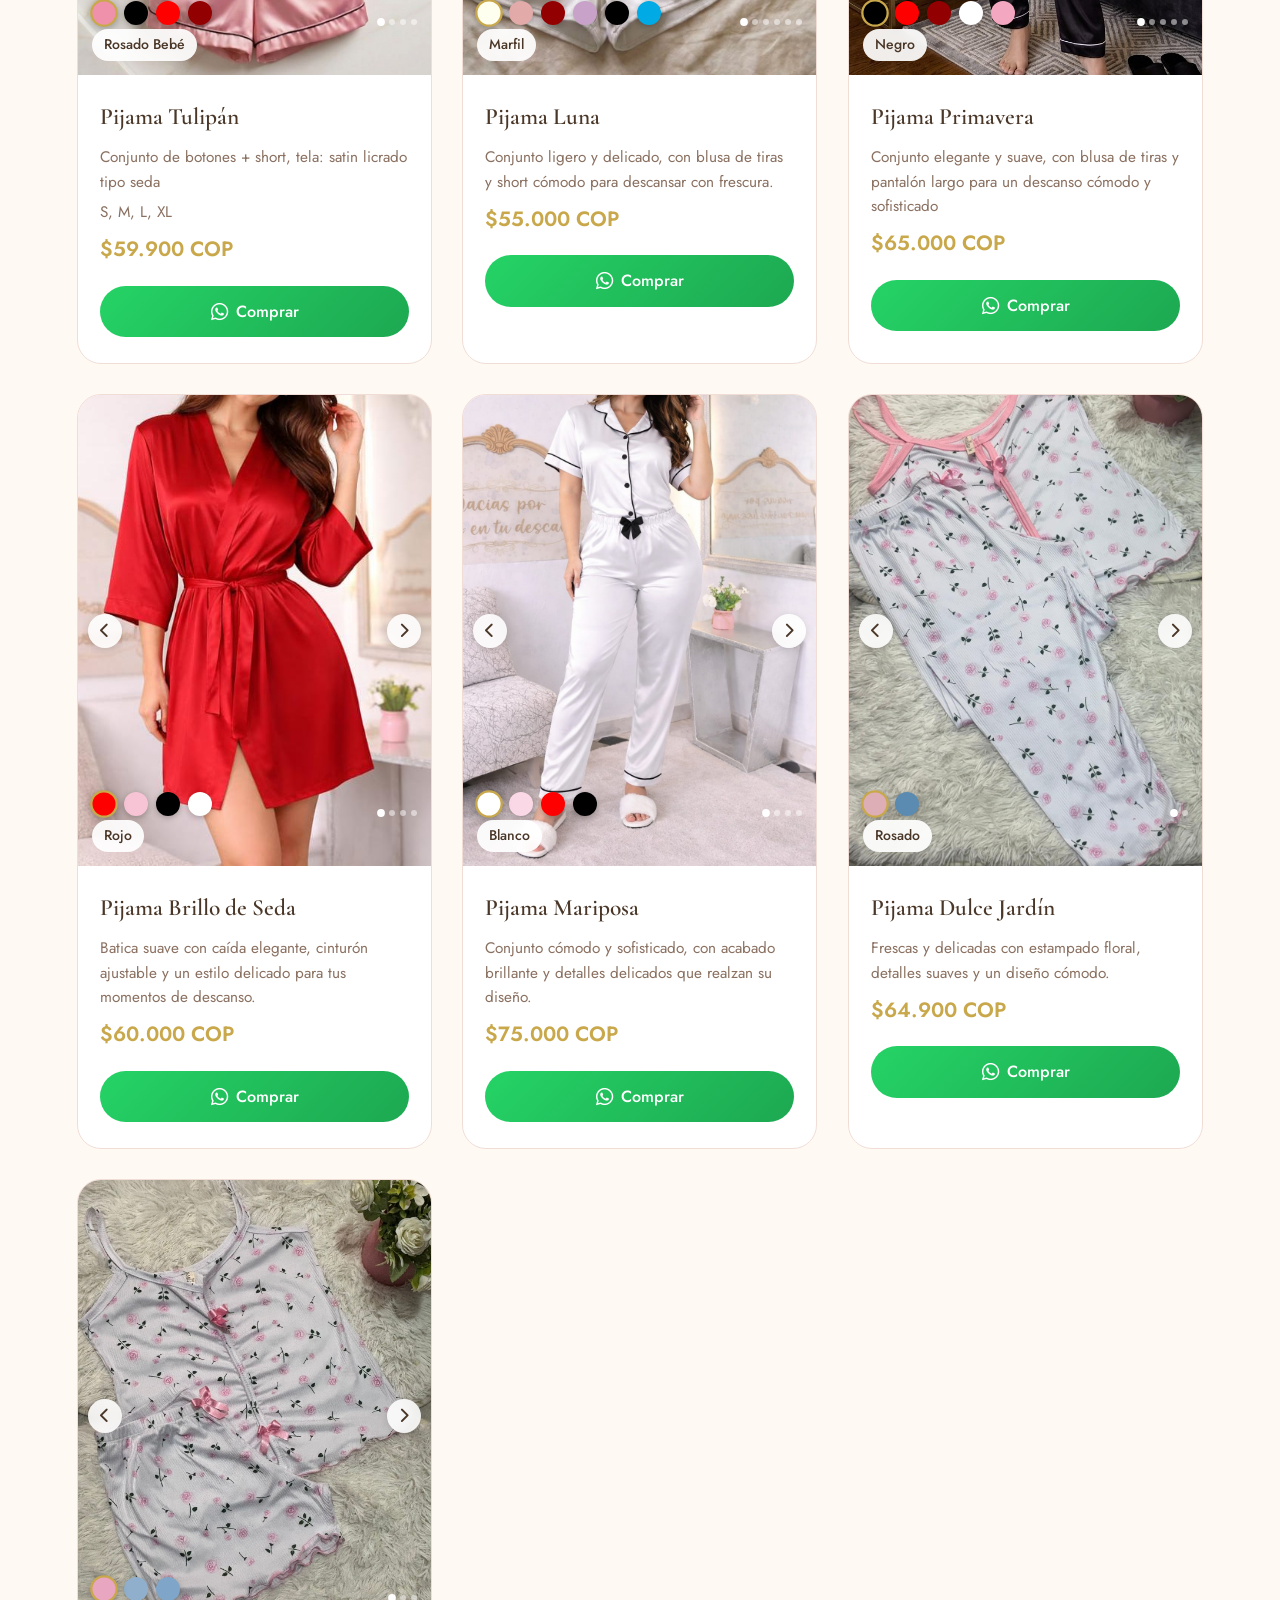
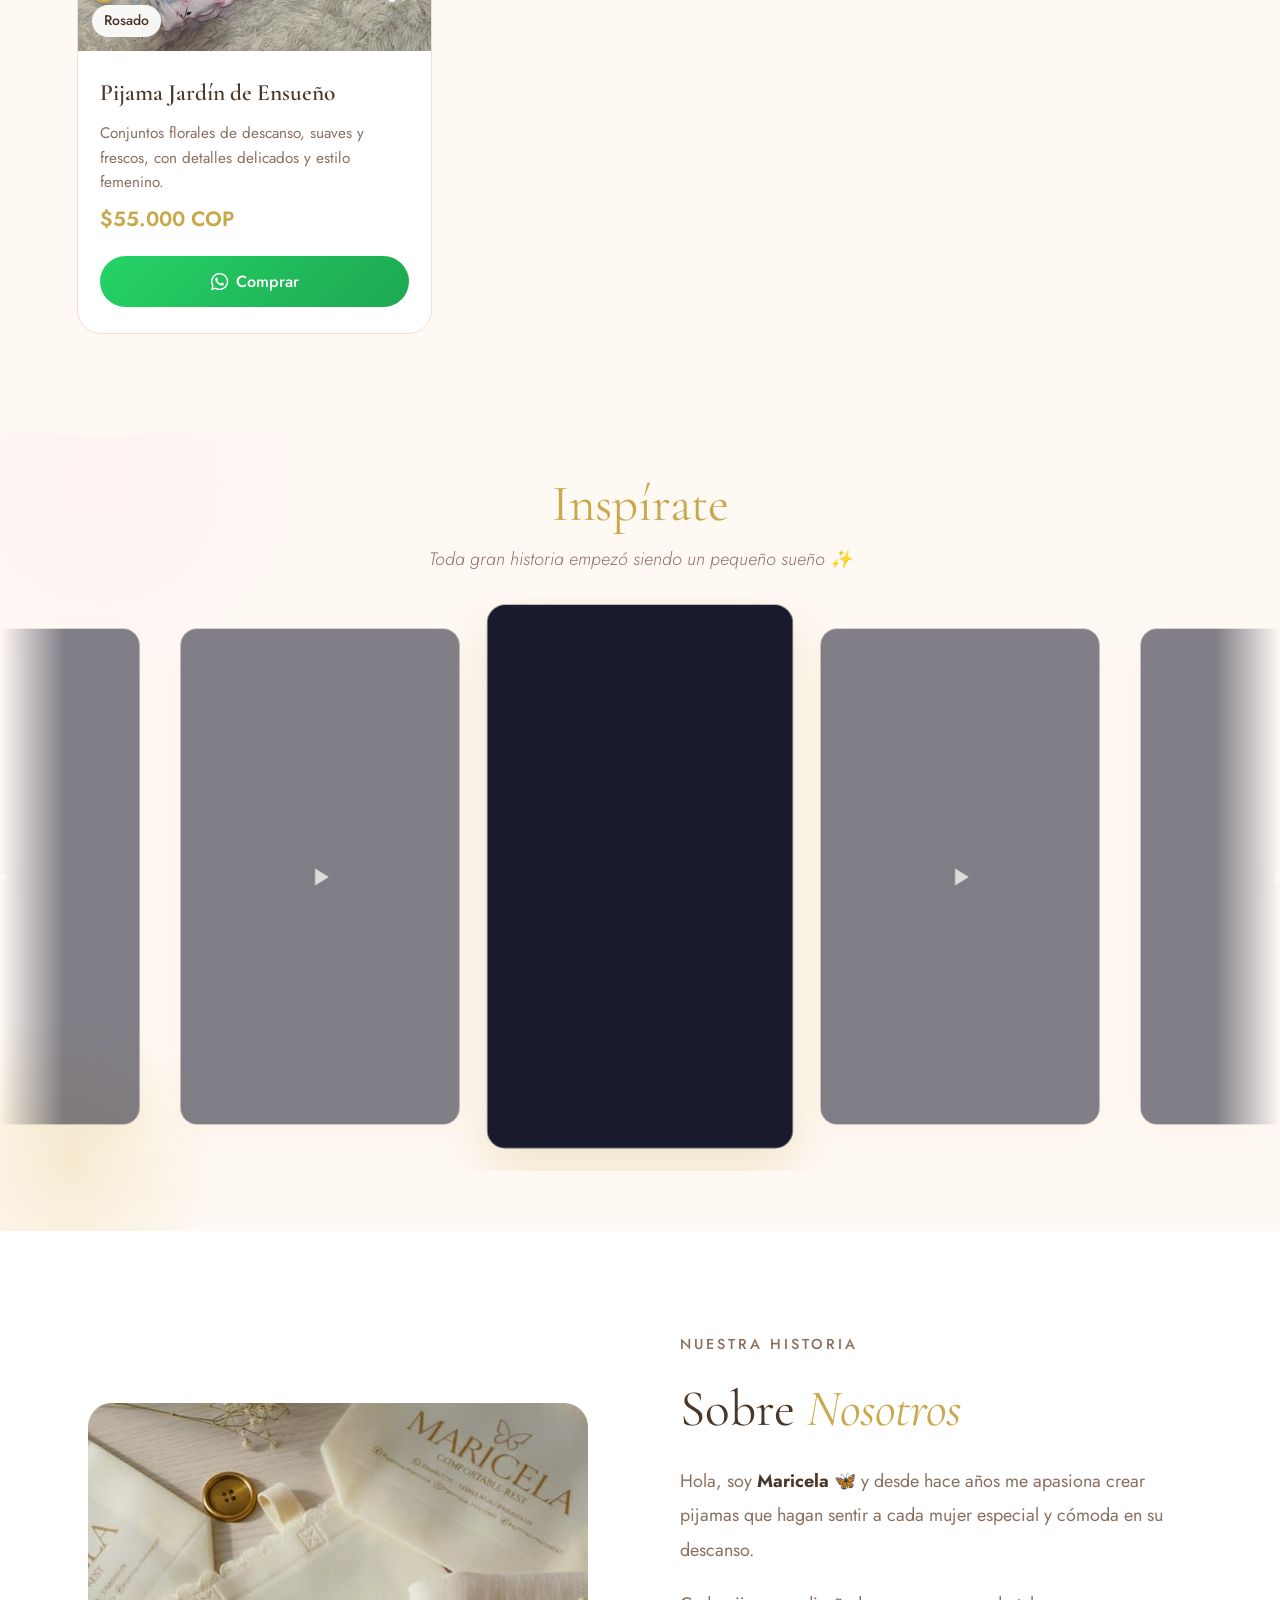
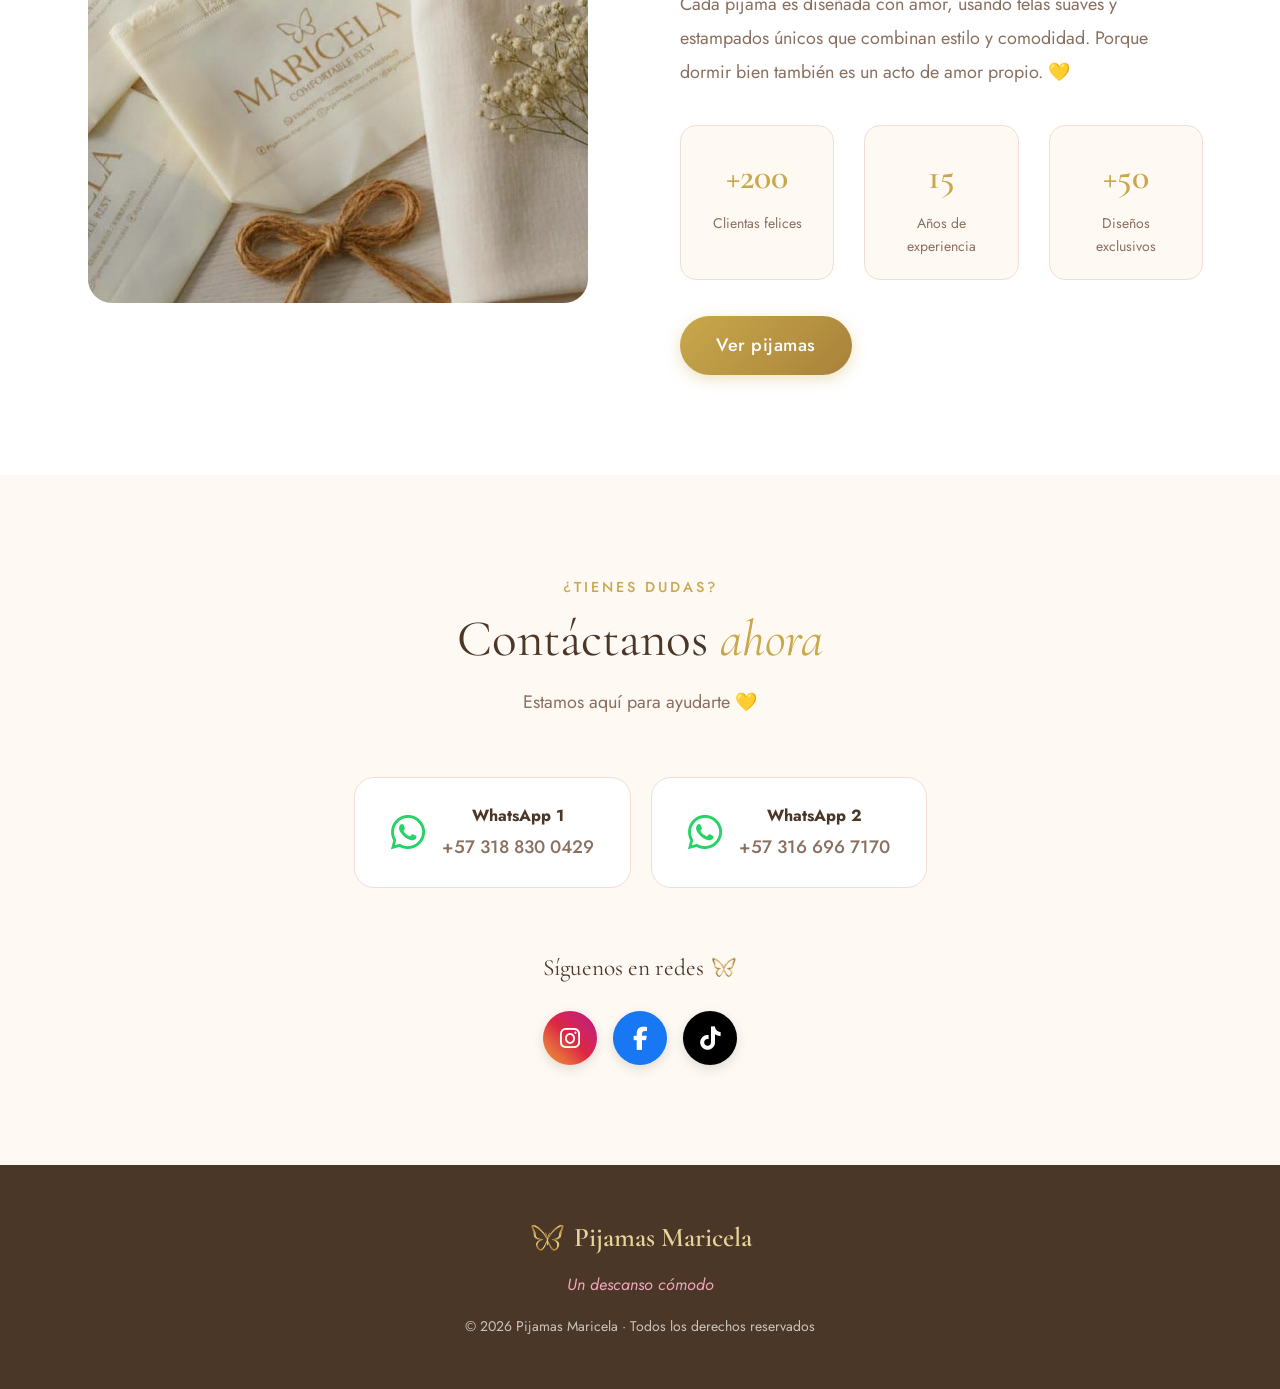
==== commit b70529d5: "Add favicon assets and link" ====
--- a/index.html
+++ b/index.html
@@ -10,6 +10,10 @@
   <meta name="description" content="Catálogo online de Pijamas Maricela — diseños cómodos, suaves y bonitos para cada noche. Envíos a toda Colombia. Compra fácil por WhatsApp.">
   <meta name="robots" content="index, follow">
   <link rel="canonical" href="https://pijamasmaricela.com">
+
+  <!-- Favicons -->
+  <link rel="icon" type="image/png" href="/favicon.png">
+  <link rel="shortcut icon" href="/favicon.ico">
 
   <!-- Open Graph -->
   <meta property="og:type" content="website">
